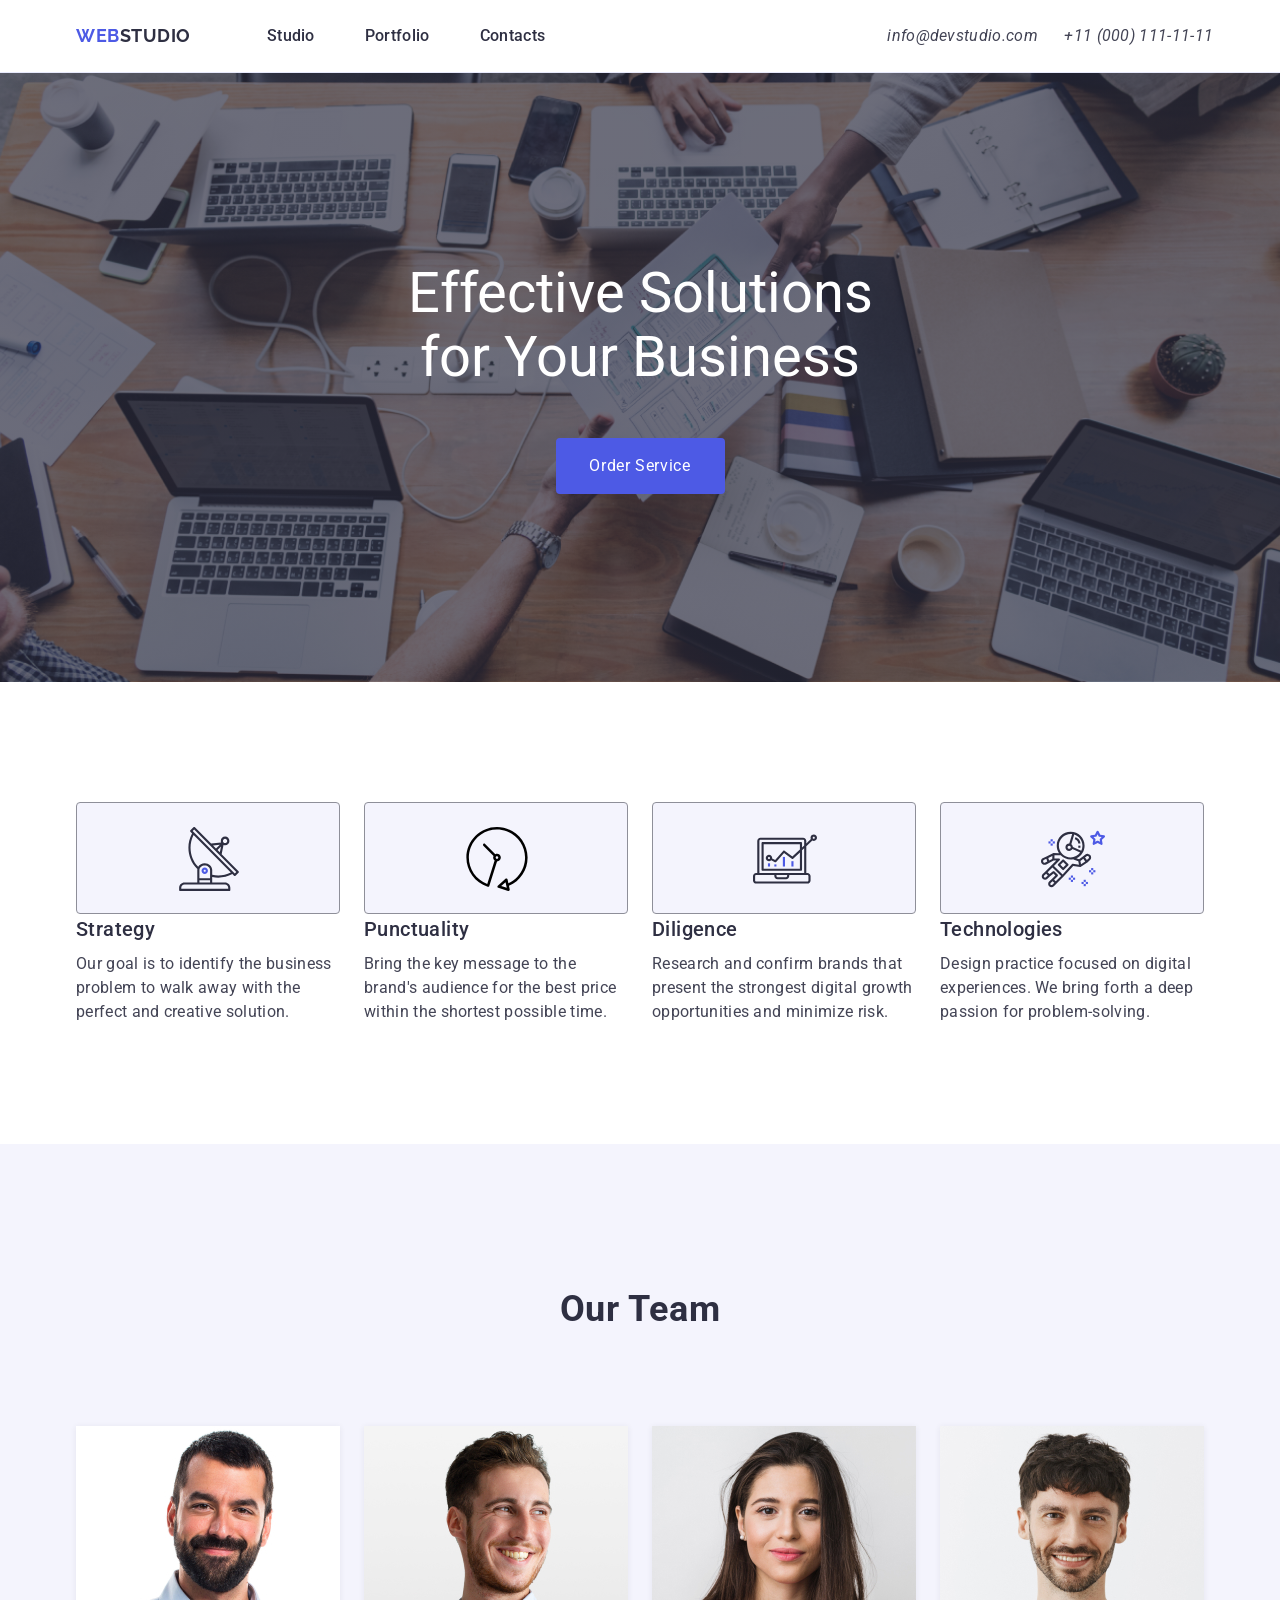
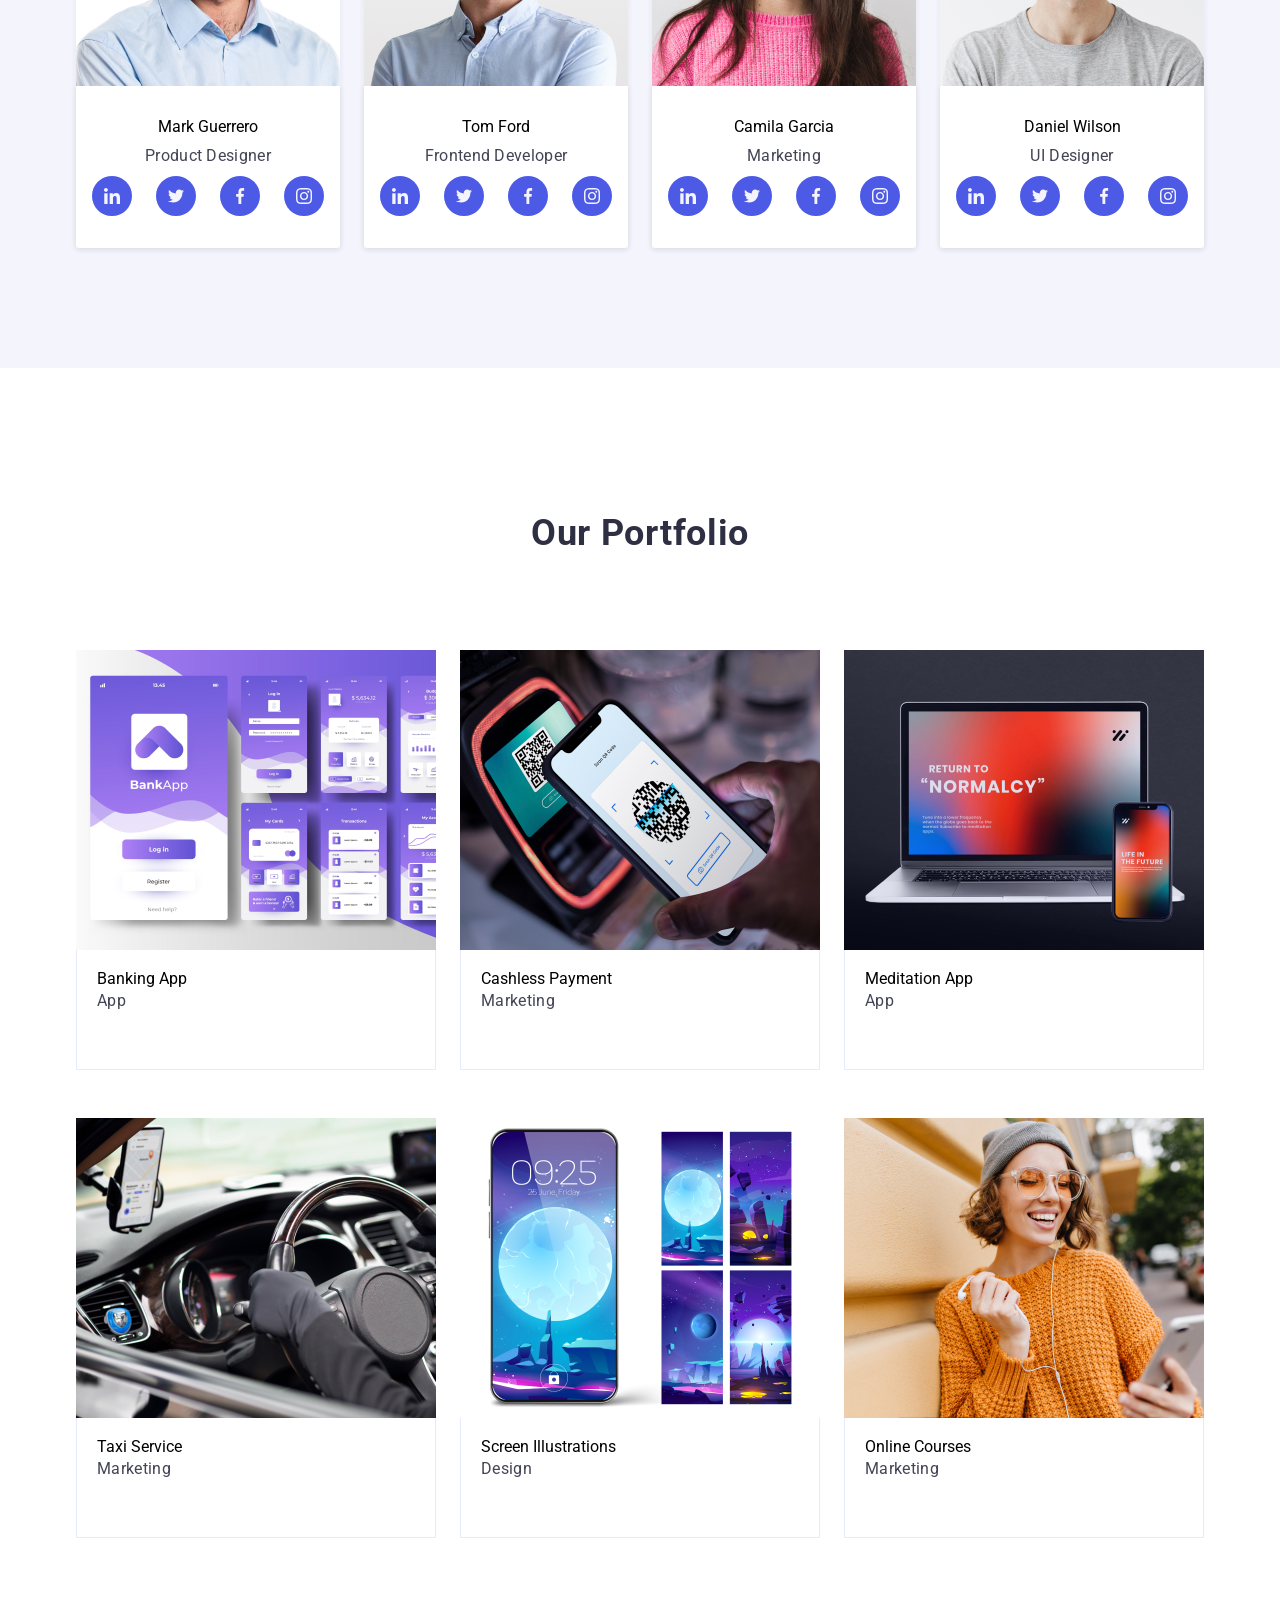
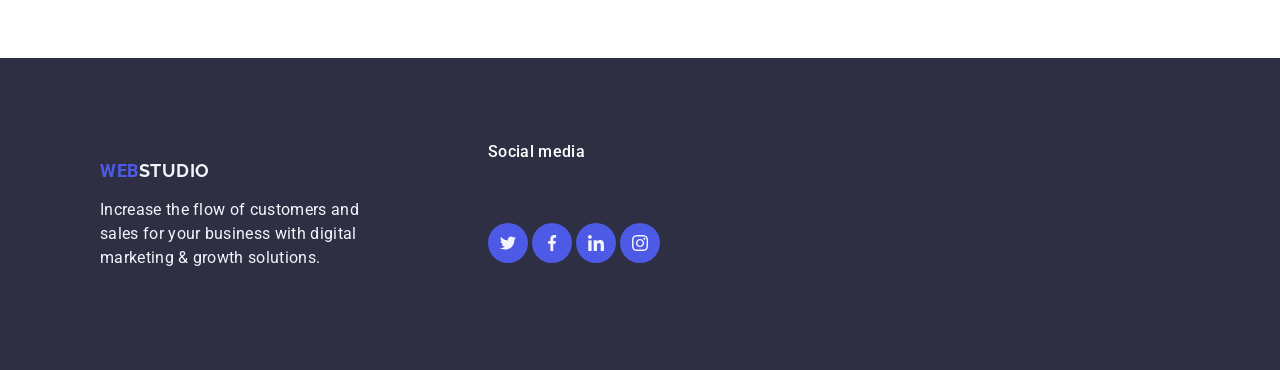
==== index.html @ e8e1ca03 "Update index.html" ====
<!DOCTYPE html>
<html lang="en">
  <head>
    <meta charset="utf-8" />
    <title>Web Studio Main Page</title>
    <link
      rel="stylesheet"
      href="https://cdn.jsdelivr.net/npm/modern-normalize@1.1.0/modern-normalize.min.css"
      integrity="sha512-3axTZ/bKFZH5/qLFTl4U+mDbBDFW+5QO5L7D1HnOhlhJbcNDIVJxoNm6It77g0eUdzfKZlHirayqRC2qJaAOJw=="
      crossorigin="anonymous"
      referrerpolicy="no-referrer"
    />
    <link
      href="https://fonts.googleapis.com/css2?family=Raleway:wght@700&family=Roboto:wght@400;500;700&display=swap"
      rel="stylesheet"
    />

    <link rel="stylesheet" href="css/style.css" />
  </head>
  <body class="body-page">
    <svg
      aria-hidden="true"
      style="position: absolute; width: 0; height: 0; overflow: hidden"
      version="1.1"
      xmlns="http://www.w3.org/2000/svg"
      xmlns:xlink="http://www.w3.org/1999/xlink"
    >
      <defs>
        <symbol id="icon-linkedin" viewBox="0 0 32 32">
          <path
            fill="#4d5ae5"
            style="fill: var(--color1, #4d5ae5)"
            d="M32 16c0 4.418-1.791 8.418-4.686 11.314s-6.895 4.686-11.314 4.686c-4.418 0-8.418-1.791-11.314-4.686s-4.686-6.895-4.686-11.314c0-4.418 1.791-8.418 4.686-11.314s6.895-4.686 11.314-4.686c4.418 0 8.418 1.791 11.314 4.686s4.686 6.895 4.686 11.314z"
          ></path>
          <path
            fill="#f4f4fd"
            style="fill: var(--color2, #f4f4fd)"
            d="M22.397 22.4v-0.001h0.003v-4.694c0-2.297-0.494-4.066-3.179-4.066-1.291 0-2.157 0.708-2.51 1.38h-0.037v-1.165h-2.546v8.546h2.651v-4.231c0-1.114 0.211-2.192 1.591-2.192 1.36 0 1.38 1.272 1.38 2.263v4.161h2.648z"
          ></path>
          <path
            fill="#f4f4fd"
            style="fill: var(--color2, #f4f4fd)"
            d="M9.811 13.854h2.654v8.546h-2.654v-8.546z"
          ></path>
          <path
            fill="#f4f4fd"
            style="fill: var(--color2, #f4f4fd)"
            d="M11.137 9.6c-0.849 0-1.537 0.689-1.537 1.537s0.688 1.551 1.537 1.551 1.537-0.703 1.537-1.551c-0-0.849-0.689-1.537-1.537-1.537v0z"
          ></path>
        </symbol>

        <symbol id="icon-twitter" viewBox="0 0 32 32">
          <path
            fill="#4d5ae5"
            style="fill: var(--color1, #4d5ae5)"
            d="M32 16c0 4.418-1.791 8.418-4.686 11.314s-6.895 4.686-11.314 4.686c-4.418 0-8.418-1.791-11.314-4.686s-4.686-6.895-4.686-11.314c0-4.418 1.791-8.418 4.686-11.314s6.895-4.686 11.314-4.686c4.418 0 8.418 1.791 11.314 4.686s4.686 6.895 4.686 11.314z"
          ></path>
          <path
            fill="#f4f4fd"
            style="fill: var(--color2, #f4f4fd)"
            d="M22.4 12.031c-0.476 0.209-0.983 0.347-1.512 0.414 0.544-0.325 0.959-0.835 1.154-1.45-0.507 0.302-1.067 0.516-1.664 0.635-0.482-0.513-1.168-0.83-1.917-0.83-1.453 0-2.622 1.179-2.622 2.625 0 0.208 0.018 0.408 0.061 0.598-2.182-0.106-4.112-1.152-5.409-2.745-0.226 0.393-0.359 0.842-0.359 1.326 0 0.909 0.468 1.714 1.166 2.181-0.422-0.008-0.835-0.13-1.186-0.323 0 0.008 0 0.018 0 0.029 0 1.275 0.91 2.334 2.102 2.578-0.214 0.058-0.446 0.086-0.688 0.086-0.168 0-0.338-0.010-0.497-0.045 0.34 1.039 1.305 1.803 2.452 1.828-0.893 0.698-2.026 1.119-3.254 1.119-0.215 0-0.422-0.010-0.628-0.036 1.162 0.75 2.54 1.178 4.026 1.178 4.829 0 7.469-4 7.469-7.467 0-0.116-0.004-0.228-0.010-0.339 0.521-0.37 0.958-0.831 1.315-1.362z"
          ></path>
        </symbol>

        <symbol id="icon-facebook" viewBox="0 0 32 32">
          <path
            fill="#4d5ae5"
            style="fill: var(--color1, #4d5ae5)"
            d="M32 16c0 4.418-1.791 8.418-4.686 11.314s-6.895 4.686-11.314 4.686c-4.418 0-8.418-1.791-11.314-4.686s-4.686-6.895-4.686-11.314c0-4.418 1.791-8.418 4.686-11.314s6.895-4.686 11.314-4.686c4.418 0 8.418 1.791 11.314 4.686s4.686 6.895 4.686 11.314z"
          ></path>
          <path
            fill="#f4f4fd"
            style="fill: var(--color2, #f4f4fd)"
            d="M18.132 11.725h1.169v-2.035c-0.202-0.028-0.895-0.090-1.702-0.090-1.685 0-2.839 1.060-2.839 3.008v1.792h-1.859v2.275h1.859v5.725h2.279v-5.724h1.784l0.283-2.275h-2.068v-1.567c0-0.658 0.178-1.108 1.094-1.108z"
          ></path>
        </symbol>

        <symbol id="icon-instagram" viewBox="0 0 32 32">
          <path
            fill="#4d5ae5"
            style="fill: var(--color1, #4d5ae5)"
            d="M32 16c0 4.418-1.791 8.418-4.686 11.314s-6.895 4.686-11.314 4.686c-4.418 0-8.418-1.791-11.314-4.686s-4.686-6.895-4.686-11.314c0-4.418 1.791-8.418 4.686-11.314s6.895-4.686 11.314-4.686c4.418 0 8.418 1.791 11.314 4.686s4.686 6.895 4.686 11.314z"
          ></path>
          <path
            fill="#f4f4fd"
            style="fill: var(--color2, #f4f4fd)"
            d="M22.387 13.363c-0.030-0.68-0.14-1.148-0.298-1.553-0.163-0.43-0.413-0.815-0.74-1.135-0.32-0.325-0.708-0.578-1.133-0.738-0.408-0.158-0.873-0.268-1.553-0.298-0.685-0.033-0.903-0.040-2.641-0.040s-1.955 0.008-2.638 0.038c-0.68 0.030-1.148 0.14-1.553 0.298-0.43 0.163-0.815 0.413-1.135 0.74-0.325 0.32-0.578 0.708-0.738 1.133-0.158 0.408-0.268 0.873-0.298 1.553-0.032 0.685-0.040 0.903-0.040 2.641s0.008 1.955 0.038 2.638c0.030 0.68 0.14 1.148 0.298 1.553 0.162 0.43 0.415 0.815 0.74 1.135 0.32 0.325 0.708 0.578 1.133 0.738 0.408 0.158 0.873 0.268 1.553 0.298 0.683 0.030 0.9 0.038 2.638 0.038s1.955-0.007 2.638-0.038c0.68-0.030 1.148-0.14 1.553-0.298 0.86-0.333 1.54-1.013 1.873-1.873 0.157-0.408 0.268-0.873 0.298-1.553 0.030-0.683 0.038-0.9 0.038-2.638s-0.003-1.955-0.033-2.638zM21.235 18.589c-0.028 0.625-0.133 0.963-0.22 1.188-0.215 0.558-0.658 1-1.215 1.215-0.225 0.088-0.565 0.192-1.188 0.22-0.675 0.030-0.878 0.038-2.585 0.038s-1.913-0.007-2.586-0.038c-0.625-0.027-0.963-0.132-1.188-0.22-0.278-0.103-0.53-0.265-0.735-0.478-0.213-0.208-0.375-0.458-0.478-0.735-0.088-0.225-0.193-0.565-0.22-1.188-0.030-0.675-0.038-0.878-0.038-2.586s0.007-1.913 0.038-2.585c0.027-0.625 0.132-0.963 0.22-1.188 0.103-0.278 0.265-0.53 0.48-0.735 0.207-0.212 0.458-0.375 0.735-0.478 0.225-0.088 0.565-0.192 1.188-0.22 0.675-0.030 0.878-0.038 2.586-0.038 1.71 0 1.913 0.008 2.586 0.038 0.625 0.028 0.963 0.133 1.188 0.22 0.277 0.102 0.53 0.265 0.735 0.478 0.212 0.208 0.375 0.458 0.478 0.735 0.088 0.225 0.192 0.565 0.22 1.188 0.030 0.675 0.038 0.878 0.038 2.585s-0.008 1.908-0.038 2.583z"
          ></path>
          <path
            fill="#f4f4fd"
            style="fill: var(--color2, #f4f4fd)"
            d="M16.024 12.713c-1.815 0-3.288 1.473-3.288 3.288s1.473 3.288 3.288 3.288c1.815 0 3.288-1.473 3.288-3.288s-1.473-3.288-3.288-3.288zM16.024 18.134c-1.178 0-2.133-0.955-2.133-2.133s0.955-2.133 2.133-2.133c1.178 0 2.133 0.955 2.133 2.133s-0.955 2.133-2.133 2.133z"
          ></path>
          <path
            fill="#f4f4fd"
            style="fill: var(--color2, #f4f4fd)"
            d="M20.21 12.583c0 0.424-0.344 0.768-0.768 0.768s-0.768-0.344-0.768-0.768c0-0.424 0.344-0.768 0.768-0.768s0.768 0.344 0.768 0.768z"
          ></path>
        </symbol>

        <symbol id="icon-astronaut" viewBox="0 0 32 32">
          <path
            fill="#4d5ae5"
            style="fill: var(--color1, #4d5ae5)"
            d="M31.974 4.524c-0.063-0.193-0.229-0.333-0.43-0.363l-1.91-0.278-0.855-1.731c-0.179-0.365-0.777-0.365-0.956 0l-0.855 1.731-1.91 0.278c-0.201 0.029-0.367 0.17-0.431 0.363-0.062 0.193-0.011 0.405 0.135 0.547l1.383 1.348-0.326 1.903c-0.034 0.2 0.048 0.402 0.212 0.522 0.166 0.121 0.382 0.135 0.562 0.040l1.709-0.899 1.709 0.899c0.078 0.041 0.164 0.061 0.249 0.061 0.11 0 0.221-0.034 0.314-0.102 0.164-0.119 0.246-0.322 0.212-0.522l-0.326-1.903 1.383-1.348c0.145-0.142 0.197-0.354 0.135-0.547zM29.511 5.851c-0.125 0.122-0.183 0.299-0.153 0.472l0.191 1.114-1-0.526c-0.078-0.041-0.163-0.061-0.249-0.061s-0.17 0.020-0.249 0.061l-1.001 0.526 0.191-1.114c0.030-0.173-0.028-0.349-0.153-0.472l-0.81-0.789 1.119-0.163c0.174-0.025 0.324-0.134 0.402-0.292l0.5-1.013 0.5 1.013c0.078 0.157 0.228 0.267 0.402 0.292l1.119 0.163-0.809 0.789z"
          ></path>
          <path
            fill="#4d5ae5"
            style="fill: var(--color1, #4d5ae5)"
            d="M26.133 20.522h-1.067v1.067h1.067v-1.067z"
          ></path>
          <path
            fill="#4d5ae5"
            style="fill: var(--color1, #4d5ae5)"
            d="M26.133 22.656h-1.067v1.067h1.067v-1.067z"
          ></path>
          <path
            fill="#4d5ae5"
            style="fill: var(--color1, #4d5ae5)"
            d="M27.2 21.589h-1.067v1.067h1.067v-1.067z"
          ></path>
          <path
            fill="#4d5ae5"
            style="fill: var(--color1, #4d5ae5)"
            d="M25.067 21.589h-1.067v1.067h1.067v-1.067z"
          ></path>
          <path
            fill="#4d5ae5"
            style="fill: var(--color1, #4d5ae5)"
            d="M22.4 26.389h-1.067v1.067h1.067v-1.067z"
          ></path>
          <path
            fill="#4d5ae5"
            style="fill: var(--color1, #4d5ae5)"
            d="M22.4 28.522h-1.067v1.067h1.067v-1.067z"
          ></path>
          <path
            fill="#4d5ae5"
            style="fill: var(--color1, #4d5ae5)"
            d="M23.467 27.456h-1.067v1.067h1.067v-1.067z"
          ></path>
          <path
            fill="#4d5ae5"
            style="fill: var(--color1, #4d5ae5)"
            d="M21.333 27.456h-1.067v1.067h1.067v-1.067z"
          ></path>
          <path
            fill="#4d5ae5"
            style="fill: var(--color1, #4d5ae5)"
            d="M16 24.256h-1.067v1.067h1.067v-1.067z"
          ></path>
          <path
            fill="#4d5ae5"
            style="fill: var(--color1, #4d5ae5)"
            d="M16 26.389h-1.067v1.067h1.067v-1.067z"
          ></path>
          <path
            fill="#4d5ae5"
            style="fill: var(--color1, #4d5ae5)"
            d="M17.067 25.322h-1.067v1.067h1.067v-1.067z"
          ></path>
          <path
            fill="#4d5ae5"
            style="fill: var(--color1, #4d5ae5)"
            d="M14.933 25.322h-1.067v1.067h1.067v-1.067z"
          ></path>
          <path
            fill="#4d5ae5"
            style="fill: var(--color1, #4d5ae5)"
            d="M5.867 6.122h-1.067v1.067h1.067v-1.067z"
          ></path>
          <path
            fill="#4d5ae5"
            style="fill: var(--color1, #4d5ae5)"
            d="M5.867 8.255h-1.067v1.067h1.067v-1.067z"
          ></path>
          <path
            fill="#4d5ae5"
            style="fill: var(--color1, #4d5ae5)"
            d="M6.933 7.189h-1.067v1.067h1.067v-1.067z"
          ></path>
          <path
            fill="#4d5ae5"
            style="fill: var(--color1, #4d5ae5)"
            d="M4.8 7.189h-1.067v1.067h1.067v-1.067z"
          ></path>
          <path
            fill="#2e2f42"
            style="fill: var(--color3, #2e2f42)"
            d="M24.715 14.159c-0.287-0.388-0.709-0.637-1.188-0.705-0.481-0.068-0.956 0.058-1.34 0.352l-1.252 0.96-1.898 1.417-1.358-0.541c2.421-1.086 4.114-3.508 4.114-6.32 0-3.823-3.123-6.933-6.961-6.933s-6.961 3.11-6.961 6.933c0 1.386 0.414 2.674 1.12 3.758l-2.764-0.024c-0.002 0-0.003 0-0.005 0-0.009 0-0.015 0.004-0.023 0.005-0.053 0.002-0.105 0.013-0.155 0.031-0.013 0.005-0.026 0.008-0.038 0.013-0.006 0.003-0.013 0.003-0.019 0.006l-3.233 1.596c-0.001 0-0.001 0-0.001 0.001l-1.893 0.911c-0.021 0.009-0.042 0.021-0.063 0.035-0.755 0.502-1.012 1.489-0.598 2.295 0.22 0.429 0.595 0.745 1.056 0.889 0.178 0.055 0.359 0.083 0.539 0.083 0.29 0 0.577-0.071 0.839-0.211l1.388-0.738 2.264-1.169 1.357-0.008-5.442 5.416c-0.001 0.001-0.001 0.001-0.002 0.001l-1.339 1.333c-0.316 0.315-0.49 0.732-0.49 1.178s0.174 0.863 0.49 1.179c0.325 0.323 0.752 0.485 1.179 0.485s0.854-0.162 1.18-0.485l1.314-1.309 1.741-1.3 0.901 0.897-1.762 1.754c-0 0.001-0.001 0.001-0.002 0.001l-1.339 1.333c-0.316 0.315-0.49 0.732-0.49 1.178s0.174 0.863 0.49 1.179c0.325 0.323 0.753 0.485 1.18 0.485s0.855-0.162 1.18-0.485l3.482-3.467c0.001-0.001 0.001-0.001 0.001-0.002l1.010-1-0.004-0.004c0.006-0.006 0.015-0.009 0.022-0.015l5.166-5.658 3.471 0.494c0.025 0.004 0.050 0.005 0.075 0.005 0.065 0 0.127-0.015 0.187-0.038 0.018-0.006 0.033-0.015 0.050-0.023 0.019-0.010 0.039-0.015 0.058-0.027l3.213-2.133c0.012-0.008 0.018-0.021 0.029-0.029 0.013-0.010 0.029-0.014 0.041-0.026l1.271-1.191c0.662-0.62 0.753-1.635 0.212-2.362zM2.13 17.77c-0.173 0.093-0.37 0.111-0.558 0.052-0.187-0.058-0.338-0.186-0.427-0.358-0.161-0.314-0.068-0.695 0.214-0.902l1.314-0.632 0.449 1.313-0.992 0.527zM5.628 15.942l-1.548 0.8-0.439-1.283 2.027-1.001-0.040 1.484zM20.727 9.322c0 0.918-0.219 1.785-0.599 2.559l-4.181-1.899c-0.044-0.573-0.341-1.075-0.788-1.388l1.464-4.86c2.378 0.756 4.105 2.974 4.105 5.588zM8.938 9.322c0-3.235 2.644-5.867 5.894-5.867 0.253 0 0.5 0.021 0.745 0.052l-1.432 4.754c-0.019-0.001-0.037-0.006-0.057-0.006-1.033 0-1.873 0.837-1.873 1.867s0.84 1.867 1.873 1.867c0.694 0 1.294-0.383 1.618-0.945l3.862 1.755c-1.075 1.446-2.795 2.39-4.737 2.39-3.25 0-5.894-2.632-5.894-5.867zM14.894 10.122c0 0.441-0.362 0.8-0.806 0.8s-0.806-0.359-0.806-0.8c0-0.441 0.362-0.8 0.806-0.8s0.806 0.359 0.806 0.8zM2.465 25.146c-0.236 0.234-0.619 0.234-0.854 0.001-0.114-0.114-0.176-0.263-0.176-0.423s0.062-0.309 0.176-0.421l0.962-0.958 0.851 0.848-0.959 0.955zM5.679 28.88c-0.236 0.234-0.619 0.235-0.855 0.001-0.114-0.114-0.176-0.263-0.176-0.423s0.062-0.309 0.176-0.421l0.963-0.959 0.852 0.848-0.96 0.955zM9.16 25.411c-0.001 0-0.001 0-0.002 0.001l-1.765 1.76-0.852-0.848 1.763-1.755c0 0 0 0 0-0s0.001-0.001 0.002-0.001c0.040-0.040 0.065-0.088 0.090-0.135 0.007-0.014 0.020-0.026 0.026-0.040 0.017-0.041 0.019-0.085 0.026-0.129 0.003-0.025 0.014-0.047 0.014-0.073 0-0.036-0.013-0.070-0.020-0.106-0.006-0.032-0.006-0.065-0.019-0.095-0.020-0.050-0.055-0.094-0.091-0.138-0.010-0.012-0.014-0.027-0.025-0.038 0 0 0 0-0.001 0s-0.001-0.002-0.001-0.002l-1.607-1.6c-0.017-0.017-0.039-0.024-0.058-0.038-0.028-0.022-0.055-0.042-0.087-0.058-0.030-0.015-0.061-0.024-0.093-0.033-0.034-0.010-0.067-0.017-0.103-0.020-0.033-0.002-0.063 0.001-0.095 0.005-0.036 0.004-0.069 0.009-0.104 0.020-0.034 0.011-0.063 0.027-0.094 0.045-0.020 0.011-0.042 0.015-0.061 0.029l-1.773 1.324-0.901-0.897 2.399-2.386 4.361 4.289-0.928 0.919zM15.979 18.394c-0.015-0.002-0.030 0.004-0.045 0.003-0.039-0.002-0.076 0.001-0.115 0.007-0.030 0.005-0.059 0.011-0.088 0.021-0.034 0.012-0.065 0.028-0.097 0.047-0.030 0.018-0.057 0.037-0.083 0.061-0.013 0.011-0.028 0.017-0.040 0.029l-4.698 5.146-4.328-4.257 2.833-2.818c0.209-0.208 0.21-0.546 0.002-0.755-0.105-0.105-0.243-0.157-0.381-0.156v-0.001l-2.219 0.013 0.028-1.607 3.104 0.027c1.265 1.294 3.029 2.101 4.981 2.101 0.437 0 0.864-0.045 1.279-0.123 0.040 0.032 0.079 0.065 0.13 0.085l2.41 0.96 0.152 0.758 0.178 0.885-3.003-0.427zM20.020 18.572l-0.313-1.558 1.446-1.080 0.947 1.257-2.080 1.381zM23.774 15.741l-0.838 0.785-0.931-1.236 0.831-0.637c0.155-0.119 0.351-0.168 0.543-0.143 0.193 0.027 0.364 0.128 0.48 0.284 0.217 0.292 0.18 0.699-0.085 0.947z"
          ></path>
          <path
            fill="#2e2f42"
            style="fill: var(--color3, #2e2f42)"
            d="M13.602 18.544l-2.143-2.133c-0.207-0.207-0.545-0.207-0.753 0l-2.142 2.133c-0.1 0.101-0.157 0.236-0.157 0.378s0.056 0.278 0.157 0.378l2.142 2.133c0.104 0.103 0.241 0.155 0.377 0.155s0.273-0.052 0.376-0.155l2.143-2.133c0.1-0.1 0.157-0.236 0.157-0.378s-0.057-0.278-0.157-0.378zM11.083 20.303l-1.387-1.381 1.387-1.381 1.387 1.381-1.387 1.381z"
          ></path>
          <path
            fill="#2e2f42"
            style="fill: var(--color3, #2e2f42)"
            d="M17.164 5.071l-0.258 1.036c0.071 0.018 1.738 0.452 1.738 2.149h1.067c-0-2.017-1.666-2.965-2.547-3.185z"
          ></path>
          <path
            fill="#2e2f42"
            style="fill: var(--color3, #2e2f42)"
            d="M19.711 9.322h-1.067v1.067h1.067v-1.067z"
          ></path>
        </symbol>

        <symbol id="icon-vector" viewBox="0 0 31 32">
          <path
            d="M30.797 15.301c-0.002-8.452-6.855-15.303-15.308-15.301s-15.303 6.855-15.301 15.308c0.001 6.658 4.307 12.551 10.649 14.576 0.061 0.019 0.124 0.029 0.187 0.029 0.121-0 0.239-0.032 0.342-0.094 0.135-0.080 0.236-0.207 0.283-0.356l3.865-12.25c1.057-0.005 1.909-0.866 1.903-1.923s-0.866-1.909-1.923-1.903c-0.284 0.001-0.565 0.067-0.82 0.191l-5.106-5.107c-0.253-0.245-0.657-0.238-0.902 0.016-0.239 0.247-0.239 0.639 0 0.886l5.103 5.109c-0.392 0.799-0.168 1.764 0.536 2.309l-3.683 11.673c-7.278-2.681-11.004-10.754-8.323-18.032s10.754-11.004 18.032-8.323c7.278 2.681 11.004 10.754 8.323 18.032-1.31 3.556-4.001 6.431-7.462 7.973l-0.398-1.874c-0.073-0.345-0.411-0.565-0.756-0.492-0.109 0.023-0.209 0.074-0.293 0.148l-3.837 3.426c-0.263 0.234-0.287 0.637-0.052 0.9 0.076 0.085 0.174 0.149 0.283 0.184l4.899 1.564c0.335 0.108 0.694-0.077 0.802-0.412 0.034-0.106 0.040-0.219 0.017-0.328l-0.391-1.839c5.664-2.388 9.342-7.942 9.329-14.089zM15.492 14.664c0.352 0 0.638 0.286 0.638 0.638s-0.286 0.638-0.638 0.638c-0.352 0-0.638-0.285-0.638-0.638s0.285-0.638 0.638-0.638zM17.593 29.528l2.184-1.948 0.603 2.84-2.787-0.892z"
          ></path>
        </symbol>

        <symbol id="icon-diagram" viewBox="0 0 32 32">
          <path
            fill="#4d5ae5"
            style="fill: var(--color1, #4d5ae5)"
            d="M14.925 14.965h1.066v4.798h-1.066v-4.797z"
          ></path>
          <path
            fill="#4d5ae5"
            style="fill: var(--color1, #4d5ae5)"
            d="M19.19 17.097h1.066v2.665h-1.066v-2.665z"
          ></path>
          <path
            fill="#4d5ae5"
            style="fill: var(--color1, #4d5ae5)"
            d="M10.661 18.696h1.066v1.066h-1.066v-1.066z"
          ></path>
          <path
            fill="#4d5ae5"
            style="fill: var(--color1, #4d5ae5)"
            d="M7.463 18.163h1.066v1.599h-1.066v-1.599z"
          ></path>
          <path
            fill="#2e2f42"
            style="fill: var(--color3, #2e2f42)"
            d="M1.599 28.291h25.587c0.883 0 1.599-0.716 1.599-1.599v-2.132c0-0.883-0.716-1.599-1.599-1.599h-0.533v-13.293l3.028-2.868c0.703 0.346 1.553 0.136 2.013-0.499s0.396-1.508-0.152-2.068-1.42-0.644-2.065-0.198c-0.644 0.446-0.873 1.292-0.542 2.002l-2.281 2.163v-1.23c0-0.883-0.716-1.599-1.599-1.599h-21.322c-0.883 0-1.599 0.716-1.599 1.599v15.992h-0.533c-0.883 0-1.599 0.716-1.599 1.599v2.132c0 0.883 0.716 1.599 1.599 1.599zM30.384 4.837c0.294 0 0.533 0.239 0.533 0.533s-0.239 0.533-0.533 0.533c-0.294 0-0.533-0.239-0.533-0.533s0.239-0.533 0.533-0.533zM3.198 6.969c0-0.294 0.239-0.533 0.533-0.533h21.322c0.294 0 0.533 0.239 0.533 0.533v2.239l-1.066 1.013v-2.186c0-0.294-0.239-0.533-0.533-0.533h-19.19c-0.294 0-0.533 0.239-0.533 0.533v13.326c0 0.294 0.239 0.533 0.533 0.533h19.19c0.294 0 0.533-0.239 0.533-0.533v-9.674l1.066-1.010v12.284h-22.388v-15.992zM7.996 13.899c-0.721-0.002-1.354 0.478-1.546 1.174s0.105 1.433 0.725 1.801c0.62 0.368 1.41 0.276 1.928-0.226l1.853 0.93c0.215 0.108 0.476 0.057 0.636-0.123l3.939-4.431 3.872 2.901c0.208 0.156 0.498 0.139 0.686-0.039l3.365-3.188v8.131h-18.124v-12.26h18.124v2.66l-3.771 3.572-3.904-2.927c-0.222-0.166-0.534-0.135-0.718 0.072l-3.993 4.493-1.493-0.746c0.011-0.064 0.018-0.129 0.020-0.193 0-0.883-0.716-1.599-1.599-1.599zM8.529 15.498c0 0.294-0.239 0.533-0.533 0.533s-0.533-0.239-0.533-0.533c0-0.294 0.239-0.533 0.533-0.533s0.533 0.239 0.533 0.533zM11.727 24.027h5.331v0.533c0 0.294-0.239 0.533-0.533 0.533h-4.264c-0.294 0-0.533-0.239-0.533-0.533v-0.533zM1.066 24.56c0-0.294 0.239-0.533 0.533-0.533h9.062v0.533c0 0.883 0.716 1.599 1.599 1.599h4.264c0.883 0 1.599-0.716 1.599-1.599v-0.533h9.062c0.294 0 0.533 0.239 0.533 0.533v2.132c0 0.294-0.239 0.533-0.533 0.533h-25.587c-0.294 0-0.533-0.239-0.533-0.533v-2.132z"
          ></path>
        </symbol>

        <symbol id="icon-group" viewBox="0 0 30 32">
          <path
            fill="#2e2f42"
            style="fill: var(--color3, #2e2f42)"
            d="M29.773 22.098l-8.443-8.505 0.937-4.615c0.242 0.094 0.499 0.144 0.758 0.146h0.006c1.192 0.014 2.17-0.941 2.184-2.133s-0.941-2.17-2.133-2.184c-1.192-0.014-2.17 0.941-2.184 2.133-0.003 0.255 0.039 0.509 0.125 0.749l-4.96 0.605-8.091-8.133c-0.099-0.101-0.235-0.159-0.377-0.16-0.14 0.001-0.274 0.056-0.373 0.155l-1.513 1.504c-0.208 0.208-0.208 0.546 0 0.754l0.814 0.826c-3.153 5.798-2.129 12.978 2.519 17.663 0.043 0.041 0.092 0.074 0.146 0.098-0.034 0.18-0.051 0.364-0.052 0.547v6.187h-6.4c-1.472 0.002-2.665 1.195-2.667 2.667v1.067c0 0.295 0.239 0.533 0.533 0.533h24.533c0.295 0 0.533-0.239 0.533-0.533v-1.067c-0.002-1.472-1.195-2.665-2.667-2.667h-6.4v-2.742c1.003 0.21 2.024 0.317 3.049 0.32 2.458-0.003 4.877-0.615 7.040-1.783l0.818 0.823c0.099 0.101 0.235 0.159 0.377 0.16 0.14-0.001 0.274-0.056 0.373-0.155l1.513-1.504c0.208-0.208 0.208-0.546 0-0.754zM22.28 6.233c0.418-0.415 1.093-0.414 1.509 0.004s0.414 1.093-0.004 1.508c-0.2 0.199-0.47 0.31-0.752 0.31h-0.003c-0.589-0.003-1.064-0.483-1.061-1.072 0.002-0.282 0.115-0.552 0.314-0.751h-0.002zM21.024 9.738l-0.598 2.946-1.175-1.182 1.774-1.763zM20.419 8.836l-1.92 1.909-1.485-1.493 3.405-0.415zM23.004 28.8c0.884 0 1.6 0.716 1.6 1.6v0.533h-23.467v-0.533c0-0.884 0.716-1.6 1.6-1.6h20.267zM15.537 26.667v1.067h-5.333v-1.067h5.333zM10.204 25.6v-4.053c0-1.294 1.196-2.347 2.667-2.347s2.667 1.053 2.667 2.347v4.053h-5.333zM16.604 23.904v-2.357c0-1.882-1.675-3.413-3.733-3.413-1.331-0.020-2.576 0.657-3.281 1.786-4.058-4.274-4.971-10.645-2.279-15.887l18.602 18.708c-2.872 1.461-6.165 1.873-9.309 1.163zM27.893 23.22l-21.057-21.181 0.755-0.752 7.935 7.98c0.004 0 0.006 0.007 0.010 0.010l13.115 13.191-0.757 0.752z"
          ></path>
          <path
            fill="#4d5ae5"
            style="fill: var(--color1, #4d5ae5)"
            d="M12.876 20.267h-0.005c-0.884-0.001-1.601 0.714-1.602 1.598s0.714 1.601 1.598 1.602h0.005c0.884 0.001 1.601-0.714 1.602-1.598s-0.714-1.601-1.598-1.602zM13.249 22.245c-0.1 0.1-0.236 0.156-0.378 0.155-0.295-0.002-0.532-0.242-0.531-0.536 0.001-0.141 0.057-0.276 0.157-0.375s0.233-0.154 0.373-0.155c0.295 0.002 0.532 0.242 0.531 0.536-0.001 0.141-0.057 0.276-0.157 0.375h0.005z"
          ></path>
        </symbol>
      </defs>
    </svg>
    <header class="header-about">
      <div class="container">
        <nav class="header-nav">
          <a href="#" class="title-about"
            ><span>WEB</span><span class="studio">STUDIO</span></a
          >
          <ul class="ul-about1">
            <li class="header-li"><a href="#" class="title">Studio</a></li>
            <li class="header-li"><a href="#" class="title">Portfolio</a></li>
            <li class="header-li"><a href="#" class="title">Contacts</a></li>
          </ul>
        </nav>
        <div class="address-div">
          <nav class="address-nav">
            <address class="address-about">
              <ul class="mail-tel">
                <li class="e-mail">
                  <a href="mailto:info@devstudio.com" class="address"
                    >info@devstudio.com</a
                  >
                </li>

                <li class="tel">
                  <a href="tel:+110001111111" class="address"
                    >+11 (000) 111-11-11</a
                  >
                </li>
              </ul>
            </address>
          </nav>
        </div>
      </div>
    </header>
    <main>
      <section class="section-main-title">
        <div class="container">
          <h1 class="h1-about">Effective Solutions for Your Business</h1>
          <button class="button-about" type="button">Order Service</button>
        </div>
      </section>
      <section class="section">
        <div class="container">
          <h2 class="visually-hidden"></h2>
          <div></div>
          <ul class="section-ul">
            <li class="section-li">
              <div class="visually-hidden-icon">
                <svg class="icon-svg" width="264px" height="112px">
                  <use xlink:href="#icon-group"></use>
                </svg>
              </div>
              <h3 class="section-h3">Strategy</h3>
              <p>
                Our goal is to identify the business problem to walk away with
                the perfect and creative solution.
              </p>
            </li>
            <li class="section-li">
              <div class="visually-hidden-icon">
                <svg class="icon-svg" width="264px" height="112px">
                  <use xlink:href="#icon-vector"></use>
                </svg>
              </div>
              <h3 class="section-h3">Punctuality</h3>
              <p>
                Bring the key message to the brand's audience for the best price
                within the shortest possible time.
              </p>
            </li>
            <li class="section-li">
              <div class="visually-hidden-icon">
                <svg class="icon-svg" width="264px" height="112px">
                  <use xlink:href="#icon-diagram"></use>
                </svg>
              </div>
              <h3 class="section-h3">Diligence</h3>
              <p>
                Research and confirm brands that present the strongest digital
                growth opportunities and minimize risk.
              </p>
            </li>
            <li class="section-li">
              <div class="visually-hidden-icon">
                <svg class="icon-svg" width="264px" height="112px">
                  <use xlink:href="#icon-astronaut"></use>
                </svg>
              </div>
              <h3 class="section-h3">Technologies</h3>
              <p>
                Design practice focused on digital experiences. We bring forth a
                deep passion for problem-solving.
              </p>
            </li>
          </ul>
        </div>
      </section>
      <section class="ul-about">
        <div class="container">
          <h2 class="team-title">Our Team</h2>
          <ul class="team-ul">
            <li class="li-about">
              <img
                src="images/mark-photo.jpg"
                width="264"
                alt="Mark Guerrero's photo"
              />

              <div class="team-div">
                <h3 class="name">Mark Guerrero</h3>
                <p class="job">Product Designer</p>

                <div class="icon-div">
                  <svg class="portfolio-icon">
                    <use xlink:href="#icon-linkedin"></use>
                  </svg>
                  <svg class="portfolio-icon">
                    <use xlink:href="#icon-twitter"></use>
                  </svg>
                  <svg class="portfolio-icon">
                    <use xlink:href="#icon-facebook"></use>
                  </svg>
                  <svg class="portfolio-icon">
                    <use xlink:href="#icon-instagram"></use>
                  </svg>
                </div>
              </div>
            </li>
            <li class="li-about">
              <img
                src="images/tom-photo.jpg"
                width="264"
                alt="Tom Ford's photo"
              />

              <div class="team-div">
                <h3 class="name">Tom Ford</h3>
                <p class="job">Frontend Developer</p>
                <div class="icon-div">
                  <svg class="portfolio-icon">
                    <use xlink:href="#icon-linkedin"></use>
                  </svg>
                  <svg class="portfolio-icon">
                    <use xlink:href="#icon-twitter"></use>
                  </svg>
                  <svg class="portfolio-icon">
                    <use xlink:href="#icon-facebook"></use>
                  </svg>
                  <svg class="portfolio-icon">
                    <use xlink:href="#icon-instagram"></use>
                  </svg>
                </div>
              </div>
            </li>
            <li class="li-about">
              <img
                src="images/camila-photo.jpg"
                width="264"
                alt="Camila Garcia's photo"
              />

              <div class="team-div">
                <h3 class="name">Camila Garcia</h3>
                <p class="job">Marketing</p>
                <div class="icon-div">
                  <svg class="portfolio-icon">
                    <use xlink:href="#icon-linkedin"></use>
                  </svg>
                  <svg class="portfolio-icon">
                    <use xlink:href="#icon-twitter"></use>
                  </svg>
                  <svg class="portfolio-icon">
                    <use xlink:href="#icon-facebook"></use>
                  </svg>
                  <svg class="portfolio-icon">
                    <use xlink:href="#icon-instagram"></use>
                  </svg>
                </div>
              </div>
            </li>
            <li class="li-about">
              <img
                src="images/daniel-photo.jpg"
                width="264"
                alt="Daniel Wilson's photo"
              />

              <div class="team-div">
                <h3 class="name">Daniel Wilson</h3>
                <p class="job">UI Designer</p>
                <div class="icon-div">
                  <svg class="portfolio-icon">
                    <use xlink:href="#icon-linkedin"></use>
                  </svg>
                  <svg class="portfolio-icon">
                    <use xlink:href="#icon-twitter"></use>
                  </svg>
                  <svg class="portfolio-icon">
                    <use xlink:href="#icon-facebook"></use>
                  </svg>
                  <svg class="portfolio-icon">
                    <use xlink:href="#icon-instagram"></use>
                  </svg>
                </div>
              </div>
            </li>
          </ul>
        </div>
      </section>
      <section class="section-portfolio">
        <div class="container">
          <h2 class="portfolio">Our Portfolio</h2>
          <ul class="portfolio-ul">
            <li class="our-li">
              <img
                class="portfolio-img"
                src="images/banking-app.jpg"
                width="360"
                alt="Banking App's photo"
              />
              <div class="section-4-hover">
                <img
                  src="images/our-portfolio-background-color.jpg"
                  alt="background-color"
               
                />

                <div class="section-4-text">
                  14 Stylish and User-Friendly App Design Concepts · Task
                  Manager App · Calorie Tracker App · Exotic Fruit Ecommerce App
                  · Cloud Storage App
                </div>
              </div>

              <div class="our-div">
                <h3>Banking App</h3>
                <p>App</p>
              </div>
            </li>
            <li class="our-li">
              <img
                class="portfolio-img"
                src="images/cashless-payment.jpg"
                width="360"
                alt="Cashless Payment's photo"
              />
              <div class="section-4-hover">
                <img
                  src="images/our-portfolio-background-color.jpg"
                  alt="background-color"

                />
                <div class="section-4-text">
                  14 Stylish and User-Friendly App Design Concepts · Task
                  Manager App · Calorie Tracker App · Exotic Fruit Ecommerce App
                  · Cloud Storage App
                </div>
              </div>
              <div class="our-div">
                <h3>Cashless Payment</h3>
                <p>Marketing</p>
              </div>
            </li>
            <li class="our-li">
              <img
                class="portfolio-img"
                src="images/meditation-app.jpg"
                width="360"
                alt="Meditation App's photo"
              />
              <div class="section-4-hover">
                <img
                  src="images/our-portfolio-background-color.jpg"
                  alt="background-color"

                />

                <div class="section-4-text">
                  14 Stylish and User-Friendly App Design Concepts · Task
                  Manager App · Calorie Tracker App · Exotic Fruit Ecommerce App
                  · Cloud Storage App
                </div>
              </div>
              <div class="our-div">
                <h3>Meditation App</h3>
                <p>App</p>
              </div>
            </li>
            <li class="our-li">
              <img
                class="portfolio-img"
                src="images/taxi-service.jpg"
                width="360"
                alt="Taxi Service'photo"
              />
              <div class="section-4-hover">
                <img
                  src="images/our-portfolio-background-color.jpg"
                  alt="background-color"

                />

                <div class="section-4-text">
                  14 Stylish and User-Friendly App Design Concepts · Task
                  Manager App · Calorie Tracker App · Exotic Fruit Ecommerce App
                  · Cloud Storage App
                </div>
              </div>
              <div class="our-div">
                <h3>Taxi Service</h3>
                <p>Marketing</p>
              </div>
            </li>
            <li class="our-li">
              <img
                class="portfolio-img"
                src="images/screen-illustrations.jpg"
                width="360"
                alt="Screen Illustrations'photo"
              />
              <div class="section-4-hover">
                <img
                  src="images/our-portfolio-background-color.jpg"
                  alt="background-color"

                />

                <div class="section-4-text">
                  14 Stylish and User-Friendly App Design Concepts · Task
                  Manager App · Calorie Tracker App · Exotic Fruit Ecommerce App
                  · Cloud Storage App
                </div>
              </div>
              <div class="our-div">
                <h3>Screen Illustrations</h3>
                <p>Design</p>
              </div>
            </li>
            <li class="our-li">
              <img
                class="portfolio-img"
                src="images/online-courses.jpg"
                width="360"
                alt="Online Courses'photo"
              />
              <div class="section-4-hover">
                <img
                  src="images/our-portfolio-background-color.jpg"
                  alt="background-color"

                />

                <div class="section-4-text">
                  14 Stylish and User-Friendly App Design Concepts · Task
                  Manager App · Calorie Tracker App · Exotic Fruit Ecommerce App
                  · Cloud Storage App
                </div>
              </div>
              <div class="our-div">
                <h3>Online Courses</h3>
                <p>Marketing</p>
              </div>
            </li>
          </ul>
        </div>
      </section>
    </main>
    <footer class="footer-about">
      <div class="container">
        <div class="footer-a">
          <a href="#" class="footer-title"
            ><span>WEB</span><span class="footer-studio">STUDIO</span></a
          >
          <p class="footer-p">
            Increase the flow of customers and sales for your business with
            digital marketing & growth solutions.
          </p>
        </div>

        <div class="footer-div-icon">
          <div class="footer-icon-title">
            <h3 class="social-media-p">Social media</h3>
          </div>
          <div class="footer-icon-div">
            <svg class="footer-icon" width="40" height="40">
              <use xlink:href="./images/icon.svg#twitter"></use>
            </svg>
            <svg class="footer-icon" width="40" height="40">
              <use xlink:href="./images/icon.svg#facebook"></use>
            </svg>
            <svg class="footer-icon" width="40" height="40">
              <use xlink:href="./images/icon.svg#linkedin"></use>
            </svg>
            <svg class="footer-icon" width="40" height="40">
              <use xlink:href="./images/icon.svg#instagram"></use>
            </svg>
          </div>
        </div>
      </div>
    </footer>
  </body>
</html>
---- css/style.css ----
*,
*::before,
*::after {
  box-sizing: border-box;
}
h1,
h2,
h3,
h4,
h5,
h6,
p,
ol,
ul,
li {
  margin: 0;
  padding: 0;
  border: 0;
  font-size: 100%;
  font: inherit;
  vertical-align: baseline;
}

ol,
ul {
  list-style: none;
 
}

img{
    display: block;
}
h2 {
  color: #2e2f42;
  background-color: #f4f4fd;
  font-size: 36px;
  font-weight: 700;
  line-height: 2.5em;
  letter-spacing: 0.02em;
  text-align: center;
  margin-bottom: 72px;


}


.section-h3 {
  color: #2e2f42;
  font-size: 20px;
  font-weight: 500;
  line-height: 1.5em;
  letter-spacing: 0.02em;
  margin-bottom: 8px;
}

p {
  color: #434455;
  font-size: 16px;
  font-weight: 400;
  line-height: 1.5em;
  letter-spacing: 0.02em;
}
header {
  border-bottom: 1px solid #e7e9fc;
}
.container {
  margin: 0 auto;
  padding: 0 15px;  
  width: 1158px
}

.header-nav{
  display: flex;
  align-items: center;

}
.title-about {
  margin-right: 76px;
}
.header-about .container{
display: flex;
  align-items: center;
}

 .title{
  font-weight: 500;
    font-size: 16px;
    line-height: 24px;
    letter-spacing: 2%;
    margin-right: 10px;
    position: relative;
    transition-duration: 250ms;
    transition-timing-function: cubic-bezier(0.4, 0, 0.2, 1);
    transition-property: background-color;
}



.title:active::after {
  content: "";
  background-color: #404bbf;
  width: 100%;
  height: 4px;
  position: absolute;
  bottom: -22px;
  left: 0;
}

.address-div {
display: flex;
  font-weight: 400;
  font-size: 16px;
  line-height: 24px;
  letter-spacing: 2%;
  color: #434455;

  transition-duration: 250ms;
  transition-timing-function: cubic-bezier(0.4, 0, 0.2, 1);
  transition-property: background-color;

}
.e-mail{
  width: 153px;
    height: 24px;
    gap: 0px;
    opacity: 0px;
    margin-right: 24px;
}
.tel{
width: 151px;
  height: 24px;
  top: 24px;
  left: 1133px;
  gap: 0px;
  opacity: 0px;

}
.address-div:hover {
  color: #404bbf;
}
 .ul-about1{
display: flex;
gap: 40px;
margin-right: 332px;
  position: relative;
}
 .header-li{
  padding: 24px 0;
    display: flex;
}
.title {
  text-decoration: none;
  color: #2e2f42;
  font-size: 16px;
  font-weight: 500;
  line-height: 1.5em;
  letter-spacing: 0.02em;
  cursor: pointer;
}

.ul-about1:hover {
  color: #404bbf;
      transition-duration: 250ms;
        transition-timing-function: cubic-bezier(0.4, 0, 0.2, 1);
}



.address {
  text-decoration: none;
  color: #434455;
  font-size: 16px;
  font-weight: 400;
  line-height: 1.5em;
  letter-spacing: 0.02em;
  cursor: pointer;

}

.address:hover {
  color: #404bbf;
}

body {
  font-family: "Roboto", sans-serif;


}
.title-about {
  background-color: #ffffff;
  color: #4d5ae5;
  text-decoration: none;
  list-style-type: none;
  font-family: Raleway;
  font-size: 18px;
  font-weight: 700;
  line-height: 1.3125;
  letter-spacing: 0.03em;

 
}

.studio {
  color: #2e2f42;
  text-decoration: none;
  list-style-type: none;
  font-family: Raleway;
  font-size: 18px;
  font-weight: 700;
  line-height: 1.3125;
  letter-spacing: 0.03em;


}
.visually-hidden {
  position: absolute;
  width: 1px;
  height: 1px;
  margin: -1px;
  border: 0;
  padding: 0;
  white-space: nowrap;
  clip-path: inset(100%);
  clip: rect(0 0 0 0);
  overflow: hidden;
}
.section-main-title{
  background-color: #2e2f42;
  padding: 188px 0;
  margin: 0 auto;
background-size: cover;
background-repeat: no-repeat;
  background-position: center center;
    background-image: linear-gradient(rgba(46, 47, 66, 0.7),
          rgba(46, 47, 66, 0.7)),
        url(../images/people-office.jpg);
            color: #ffffff;
            text-align: center;
            position: relative;
            isolation: isolate;
            display: grid;
}
.section-main-title .h1-about {
  align-items: center;
  text-align: center;
    display: block;
    margin: 0 auto;
  font-size: 56px;
  letter-spacing: 2%;  
  color: #ffffff;
  max-width: 496px;
  margin-bottom: 48px;

}
.button-about {
  align-items: center;
    display: block;
    margin:0 auto;
  background-color: #4d5ae5;
  color: #ffffff;
  font-size: 16px;
  line-height: 1.5em;
  letter-spacing: 0.04em;
  cursor: pointer;
  padding: 16px 32px 16px 32px;
  min-width: 169px;
border: none;
border-radius: 4px;
transition: background-color 250ms cubic-bezier(0.4, 0, 0.2, 1);
}
.button-about:hover {
  background-color: #404bbf;
}

.section{
  padding: 120px 0;
}
.section .container {
  text-align: left;
  display: flex;
  align-items: center;

}


.section-ul{
  display: flex;
  gap: 24px;
}
.section-li{
width: calc((100% - 72px) / 4);
}
.section .section-h3{
  margin-bottom: 8px;
}
.ul-about .name {
  text-align: center;
  margin-bottom: 8px;

}
.container .team-div{
  padding: 32px 0;
  box-shadow: 0px 2px 1px 0px #2E2F4214;
  
    box-shadow: 0px 1px 1px 0px #2E2F4229;
  
    box-shadow: 0px 1px 6px 0px #2E2F4214;

}
.ul-about .job {
  text-align: center;
}

.ul-about .li-about {
  border-radius: 0px 0px 4px 4px;
  opacity: 0px;
  box-shadow: 0px 2px 1px 0px #2e2f4214;
  box-shadow: 0px 1px 1px 0px #2e2f4229;
  box-shadow: 0px 1px 6px 0px #2e2f4214;
  background-color: #ffffff;
    width: calc((100% - 72px) / 4);

   
}
ul{
  display: flex;
  list-style-type: none;
}
.ul-about {
  background-color: #f4f4fd;
  padding: 120px 0;
}
.ul-about .team-title{
  text-align: center;
  margin-bottom: 72px;
}
.ul-about .team-ul {
  list-style-type: none;
  display: flex;
  gap: 24px; 
  
}
.section-portfolio{
  padding: 120px 0;
}
.portfolio-ul{
    display: flex;
    align-items: center;
    flex-wrap: wrap;  
  row-gap: 48px;
  column-gap: 24px;
}


.our-div{
  border-width: 0px 1px 1px 1px;
    border-color: #e7e9fc;
    border-style: solid;
    height: 120px;
    padding: 20px;
  
}



.container .portfolio {
  background-color: #ffffff;
}        

.visually-hidden-icon{
  border: 1px solid #8E8F99;
  box-shadow: #8E8F99;
  background: #F4F4FD;
  width: 264px;
    height: 112px;
    gap: 0px;
    border: 1px 0px 0px 0px;
    opacity: 0px;
   border-radius: 4px;

}

.icon-svg{
  width: 64px;
  height: 64px;
margin-left: 100px;
margin-top: 24px;
}

.icon-div{
  display: flex;
  flex-direction: row;
  gap: 24px;
height: 40px;
margin-top: 8px;
margin-right: 16px;
margin-left: 16px;
}

.portfolio-images {
  display: flex;
}
.section-4-hover{
  position:absolute;
  top: 0;
  bottom: 0;
  left: 0;
  right: 0;
  opacity: 0;
  transition-duration: 250ms;
  transition-timing-function: cubic-bezier(0.4, 0, 0.2, 1);
    transition-property: background-color;
}
.section-4-hover:hover {
  opacity: 1;
}
.section-4-text{
  font-weight: 400;
  font-size: 16px;
  line-height: 24px;
  letter-spacing: 2%;
  color: #f4f4fd;
  position:absolute;
  width: 296px;
  height: 96px;
  left: 32px;
  top: 40px;
}
.our-li:hover {
  background: #ffffff;
  box-shadow: 2px 2px 0px 0px #2e2f4214;
}
 .our-li{
    position: relative;
     display: flex;
     flex-direction: column;
     transition-duration: 250ms;
     transition-timing-function: cubic-bezier(0.4, 0, 0.2, 1);
     transition-property: background-color;
    }
footer p {
  font-weight: 400;
  font-size: 16px;
  line-height: 24px;
  letter-spacing: 2%;
  color: #f4f4fd;
}

.footer-icon-title {
  margin: 0 auto;
  width: 208px;
  height: 80px;

  gap: 0px;
  opacity: 0px;
}
        .footer-div-icon {
          display: inline-block;
         margin: 0 auto;
        }

.footer-about .footer-a{
  display: inline-block;
    margin: 0 auto;
    width: 264px;
    height: 112px;
    top: 3256px;
    left: 156px;
    gap: 0px;
    opacity: 0px;
    margin-right: 120px;
}

.footer-about .container .footer-title {
  color: #4d5ae5;
  display: inline-block;
  text-decoration: none;
  list-style-type: none;
  font-family: Roboto;
  font-size: 18px;
  font-weight: 700;
  line-height: 1.3125em;
  letter-spacing: 0.03em;
  margin-bottom: 16px;
 

}

.footer-studio {
  color: #f4f4fd;
  text-decoration: none;
  list-style-type: none;
  font-family: Raleway;
  font-size: 18px;
  font-weight: 700;
  line-height: 1.3125em;
  letter-spacing: 0.03em;

}

.container .footer-p {
  color: #f4f4fd;
  font-size: 16px;
  font-weight: 400;
  line-height: 1.5em;
  letter-spacing: 0.02em;



}

.footer-about {
  background-color: #2e2f42;
  padding: 100px 0;
  height: 312px;
  padding: 85px;
  display: flex;

}

.social-media-p {
  font-family: Roboto;
  font-size: 16px;
  font-weight: 500;
    letter-spacing: 0.02em;
  color: #FFFFFF;
  text-align: left;
  

}
        .footer-icon-div{
  position: relative;
    gap: 20px;
    
  

        }
.footer-icon {
   
  transition: 250ms cubic-bezier(0.4, 0, 0.2, 1);
  transition-property: var(--color1);
}

.footer-icon:hover {
  --color1: #31d0aa;
}

.portfolio-icon {
  transition: 250ms cubic-bezier(0.4, 0, 0.2, 1);
  transition-property: var(--color1);
}

.portfolio-icon:hover {
  --color1: #31d0aa;
}
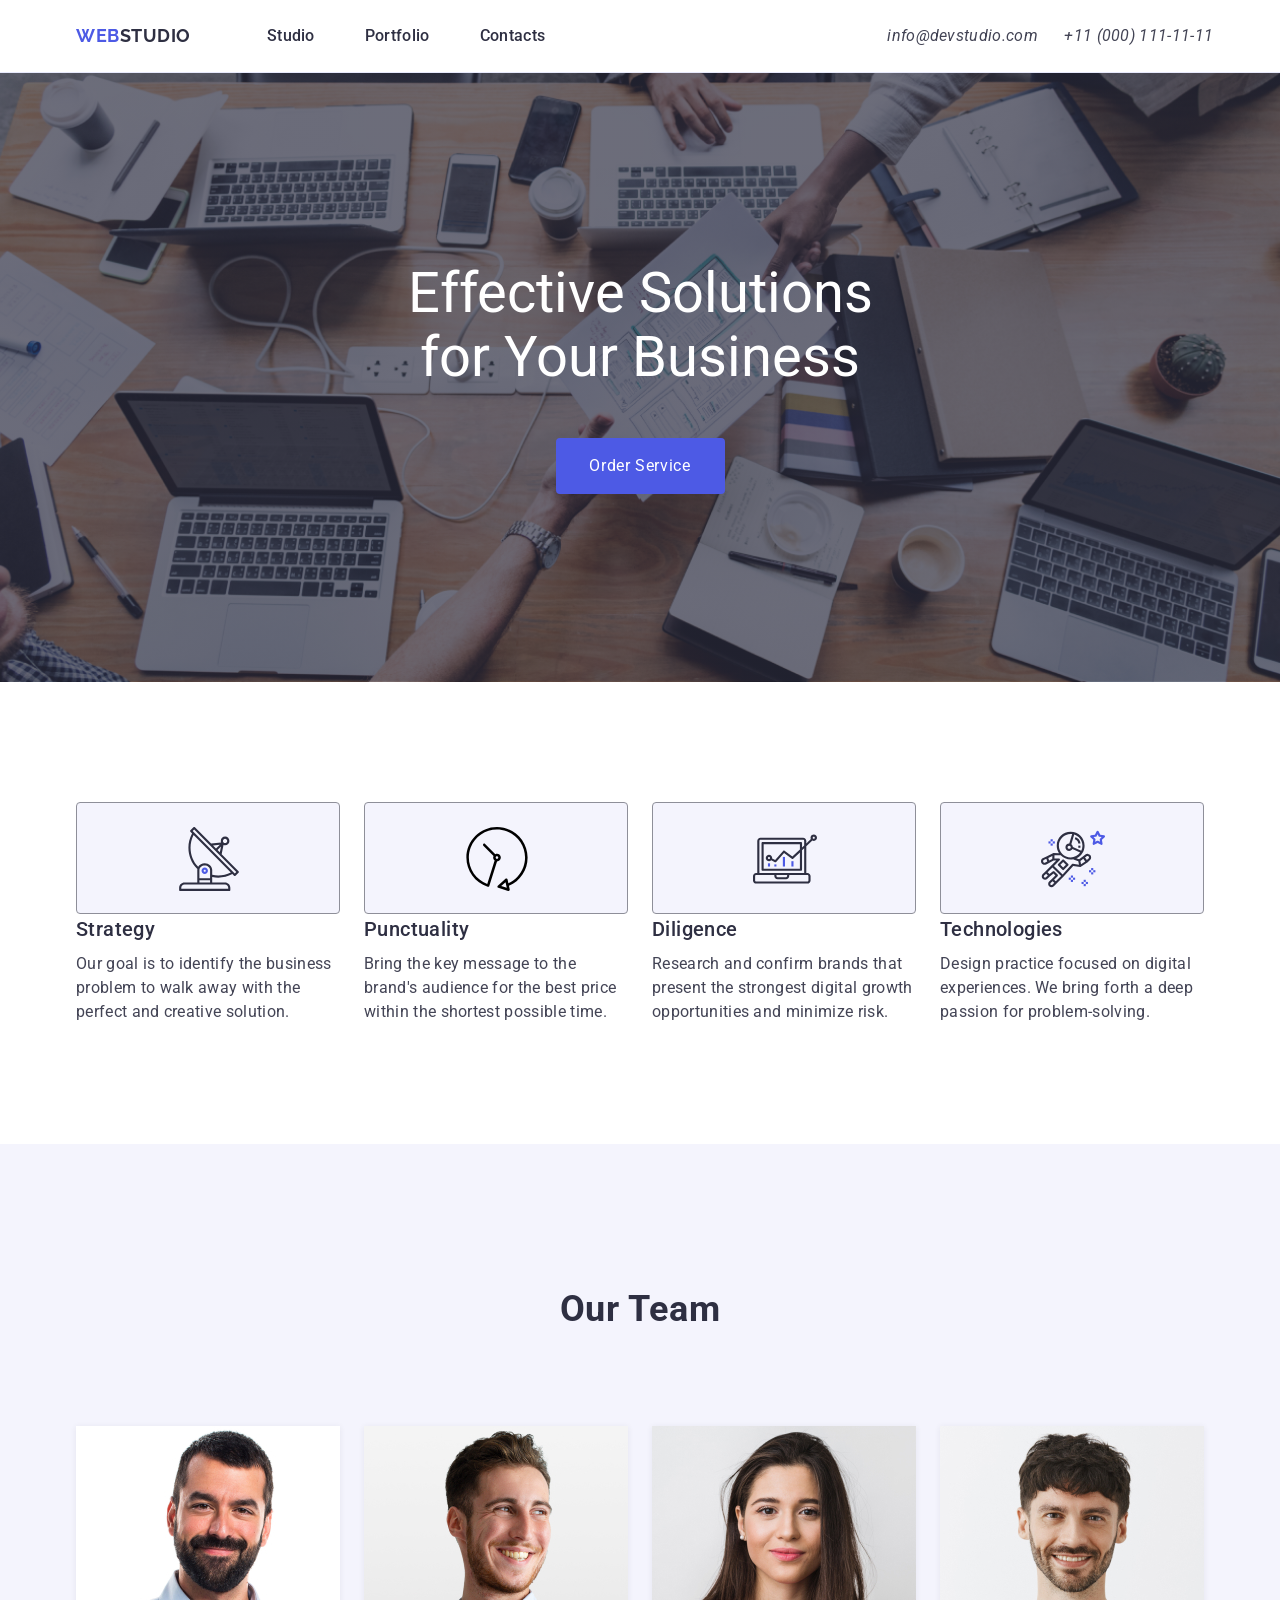
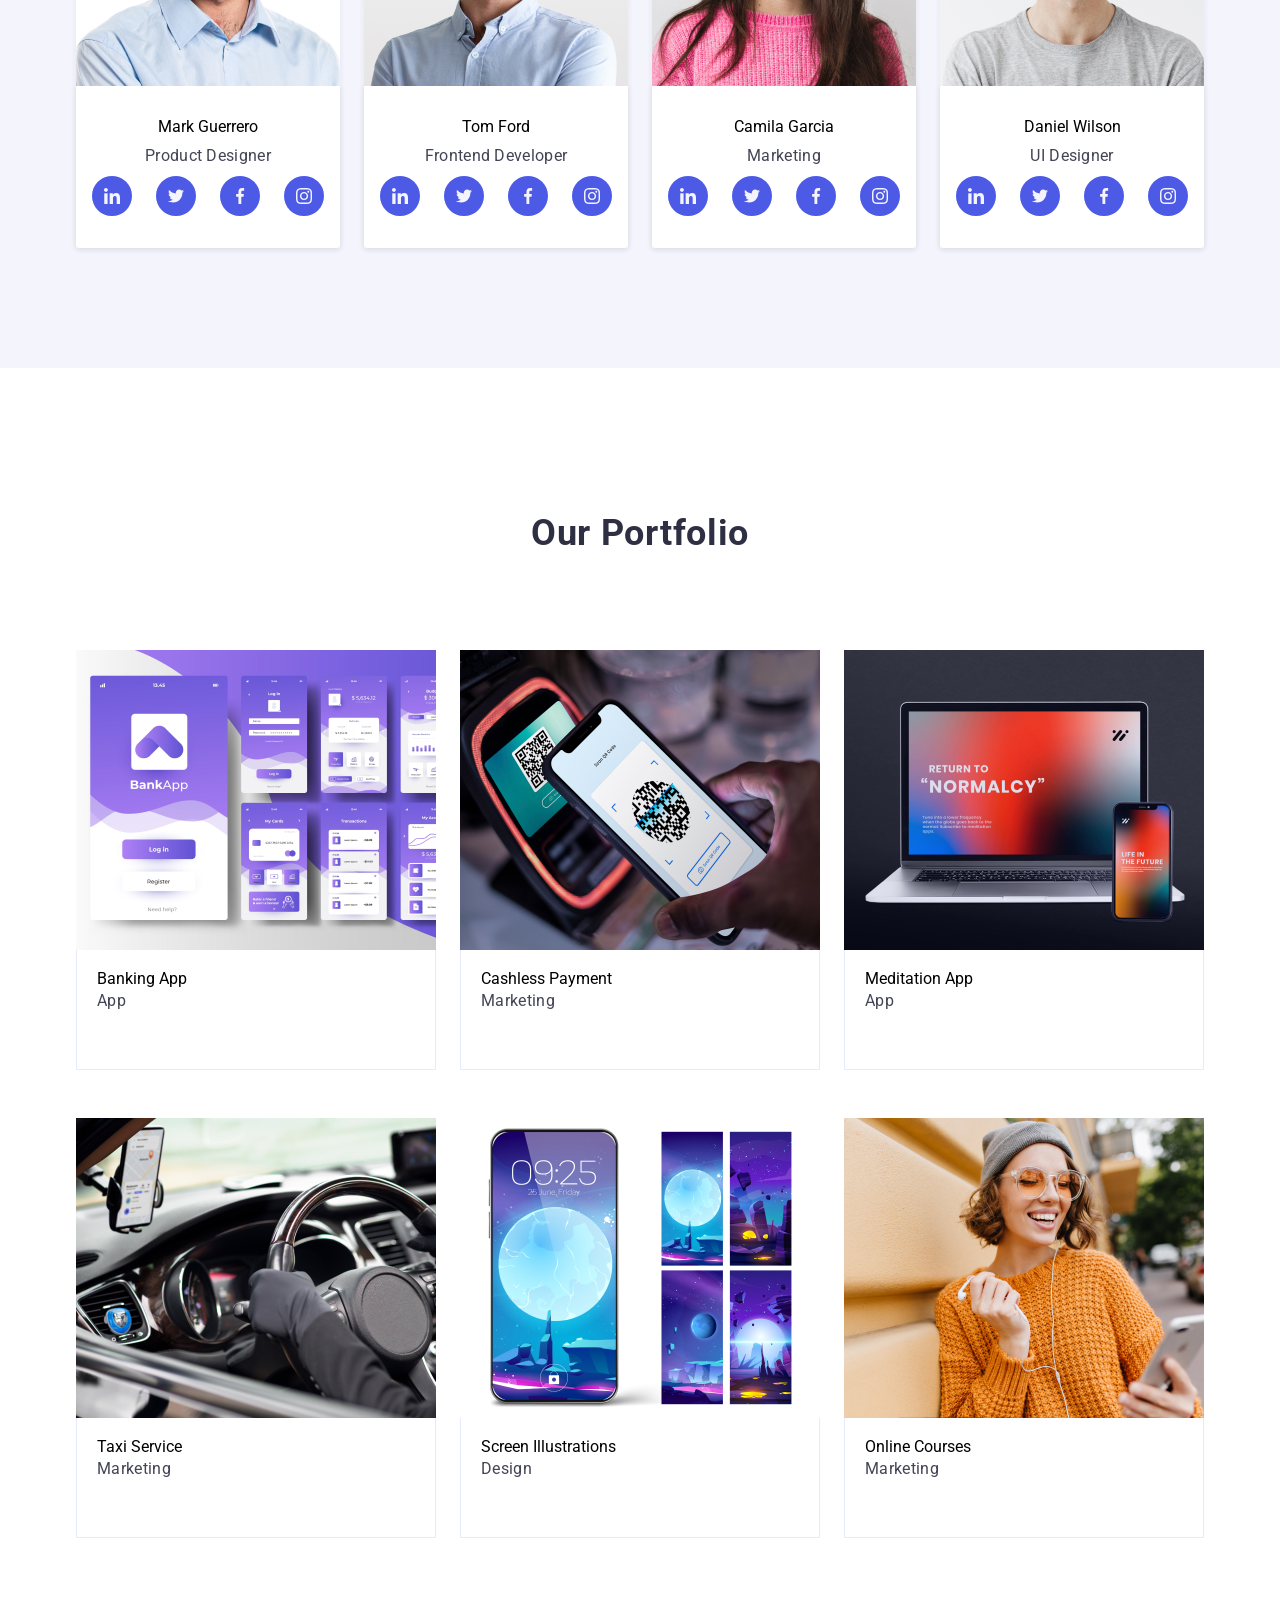
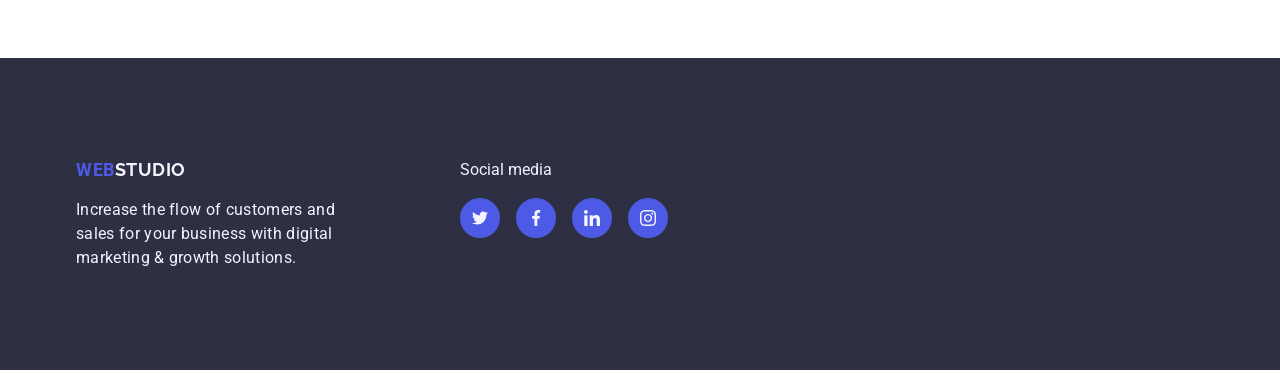
==== commit bb01ae20: "add" ====
--- a/index.html
+++ b/index.html
@@ -631,27 +631,34 @@
             digital marketing & growth solutions.
           </p>
         </div>
-
+          
         <div class="footer-div-icon">
           <div class="footer-icon-title">
             <h3 class="social-media-p">Social media</h3>
           </div>
           <div class="footer-icon-div">
+            <ul>
+              <li class="footer-li-icon">
             <svg class="footer-icon" width="40" height="40">
               <use xlink:href="./images/icon.svg#twitter"></use>
-            </svg>
+            </svg></li>
+             <li class="footer-li-icon">
             <svg class="footer-icon" width="40" height="40">
               <use xlink:href="./images/icon.svg#facebook"></use>
-            </svg>
+            </svg></li>
+             <li class="footer-li-icon">
             <svg class="footer-icon" width="40" height="40">
               <use xlink:href="./images/icon.svg#linkedin"></use>
-            </svg>
+            </svg></li>
+             <li class="footer-li-icon">
             <svg class="footer-icon" width="40" height="40">
               <use xlink:href="./images/icon.svg#instagram"></use>
-            </svg>
+            </svg></li>
+            </ul>
           </div>
         </div>
       </div>
     </footer>
   </body>
 </html>
+
--- a/css/style.css
+++ b/css/style.css
@@ -438,36 +438,32 @@
      transition-timing-function: cubic-bezier(0.4, 0, 0.2, 1);
      transition-property: background-color;
     }
-footer p {
+.footer-p {
   font-weight: 400;
-  font-size: 16px;
-  line-height: 24px;
-  letter-spacing: 2%;
+    font-size: 16px;
+    line-height: 1.5em;
+    letter-spacing: 0.02em;
+    max-width: 264px;
   color: #f4f4fd;
 }
 
 .footer-icon-title {
-  margin: 0 auto;
-  width: 208px;
-  height: 80px;
-
-  gap: 0px;
-  opacity: 0px;
+  margin-bottom: 16px;
+  font-weight: 400;
+    font-size: 16px;
+    line-height: 24px;
+    letter-spacing: 2%;
+    color: #f4f4fd;
+    
+    
 }
         .footer-div-icon {
-          display: inline-block;
-         margin: 0 auto;
+           display: inline-block;
+            position: absolute;
         }
 
 .footer-about .footer-a{
   display: inline-block;
-    margin: 0 auto;
-    width: 264px;
-    height: 112px;
-    top: 3256px;
-    left: 156px;
-    gap: 0px;
-    opacity: 0px;
     margin-right: 120px;
 }
 
@@ -498,45 +494,24 @@
 
 }
 
-.container .footer-p {
-  color: #f4f4fd;
-  font-size: 16px;
-  font-weight: 400;
-  line-height: 1.5em;
-  letter-spacing: 0.02em;
-
-
-
-}
+
 
 .footer-about {
-  background-color: #2e2f42;
+  background-color: #2E2F42;
+  color: #FFFFFF;
+  height: 312px;
   padding: 100px 0;
-  height: 312px;
-  padding: 85px;
-  display: flex;
-
-}
-
-.social-media-p {
-  font-family: Roboto;
-  font-size: 16px;
-  font-weight: 500;
-    letter-spacing: 0.02em;
-  color: #FFFFFF;
-  text-align: left;
-  
-
-}
-        .footer-icon-div{
-  position: relative;
-    gap: 20px;
-    
-  
-
-        }
+
+}
+
+
+.footer-li-icon{
+    margin-right: 16px;
+    margin-bottom: 132px;
+ }
+
 .footer-icon {
-   
+
   transition: 250ms cubic-bezier(0.4, 0, 0.2, 1);
   transition-property: var(--color1);
 }
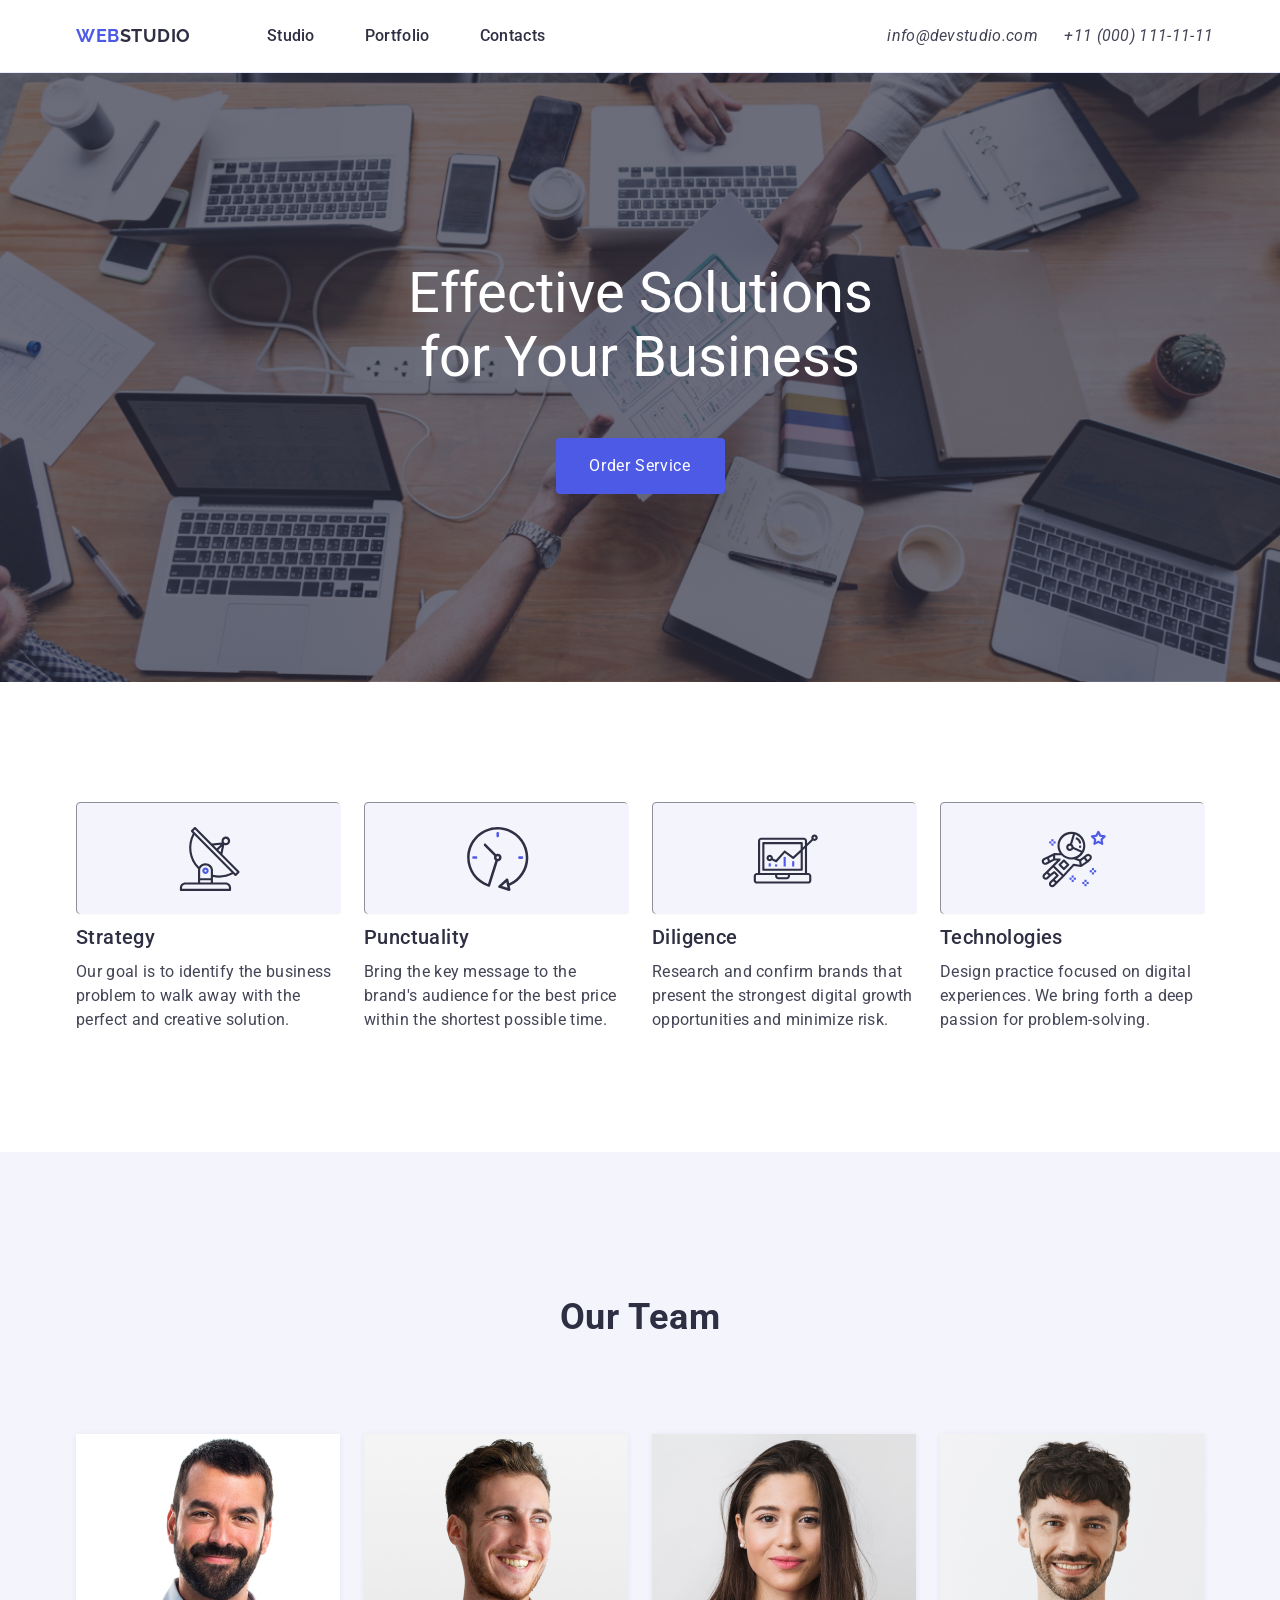
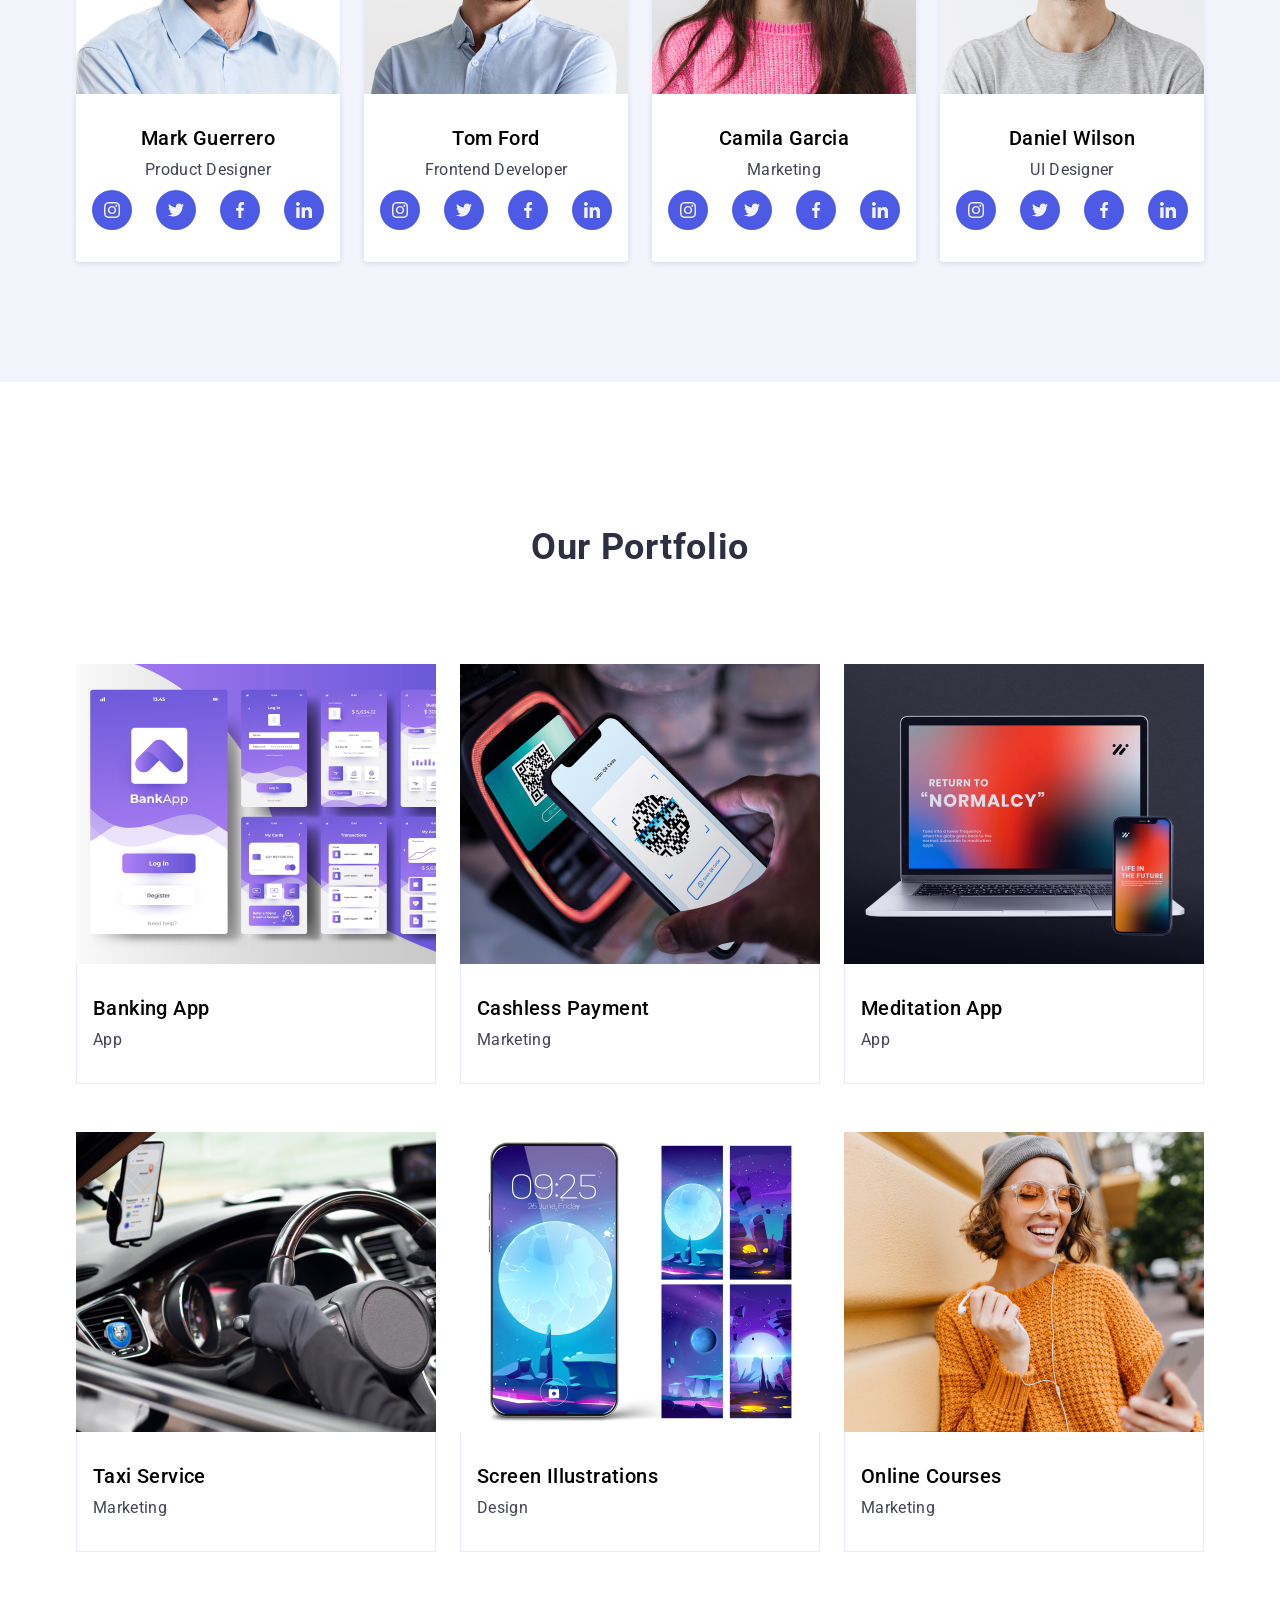
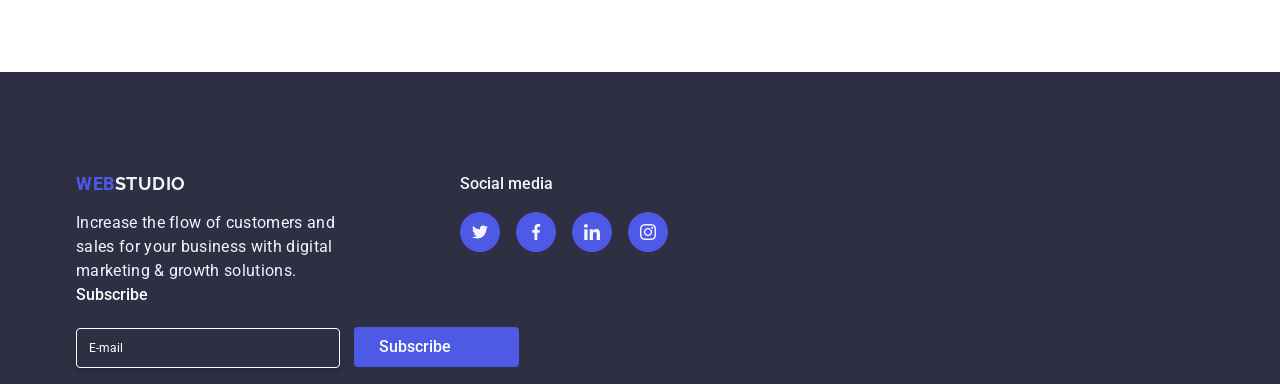
==== commit 81bb5454: "add" ====
--- a/index.html
+++ b/index.html
@@ -18,242 +18,6 @@
     <link rel="stylesheet" href="css/style.css" />
   </head>
   <body class="body-page">
-    <svg
-      aria-hidden="true"
-      style="position: absolute; width: 0; height: 0; overflow: hidden"
-      version="1.1"
-      xmlns="http://www.w3.org/2000/svg"
-      xmlns:xlink="http://www.w3.org/1999/xlink"
-    >
-      <defs>
-        <symbol id="icon-linkedin" viewBox="0 0 32 32">
-          <path
-            fill="#4d5ae5"
-            style="fill: var(--color1, #4d5ae5)"
-            d="M32 16c0 4.418-1.791 8.418-4.686 11.314s-6.895 4.686-11.314 4.686c-4.418 0-8.418-1.791-11.314-4.686s-4.686-6.895-4.686-11.314c0-4.418 1.791-8.418 4.686-11.314s6.895-4.686 11.314-4.686c4.418 0 8.418 1.791 11.314 4.686s4.686 6.895 4.686 11.314z"
-          ></path>
-          <path
-            fill="#f4f4fd"
-            style="fill: var(--color2, #f4f4fd)"
-            d="M22.397 22.4v-0.001h0.003v-4.694c0-2.297-0.494-4.066-3.179-4.066-1.291 0-2.157 0.708-2.51 1.38h-0.037v-1.165h-2.546v8.546h2.651v-4.231c0-1.114 0.211-2.192 1.591-2.192 1.36 0 1.38 1.272 1.38 2.263v4.161h2.648z"
-          ></path>
-          <path
-            fill="#f4f4fd"
-            style="fill: var(--color2, #f4f4fd)"
-            d="M9.811 13.854h2.654v8.546h-2.654v-8.546z"
-          ></path>
-          <path
-            fill="#f4f4fd"
-            style="fill: var(--color2, #f4f4fd)"
-            d="M11.137 9.6c-0.849 0-1.537 0.689-1.537 1.537s0.688 1.551 1.537 1.551 1.537-0.703 1.537-1.551c-0-0.849-0.689-1.537-1.537-1.537v0z"
-          ></path>
-        </symbol>
-
-        <symbol id="icon-twitter" viewBox="0 0 32 32">
-          <path
-            fill="#4d5ae5"
-            style="fill: var(--color1, #4d5ae5)"
-            d="M32 16c0 4.418-1.791 8.418-4.686 11.314s-6.895 4.686-11.314 4.686c-4.418 0-8.418-1.791-11.314-4.686s-4.686-6.895-4.686-11.314c0-4.418 1.791-8.418 4.686-11.314s6.895-4.686 11.314-4.686c4.418 0 8.418 1.791 11.314 4.686s4.686 6.895 4.686 11.314z"
-          ></path>
-          <path
-            fill="#f4f4fd"
-            style="fill: var(--color2, #f4f4fd)"
-            d="M22.4 12.031c-0.476 0.209-0.983 0.347-1.512 0.414 0.544-0.325 0.959-0.835 1.154-1.45-0.507 0.302-1.067 0.516-1.664 0.635-0.482-0.513-1.168-0.83-1.917-0.83-1.453 0-2.622 1.179-2.622 2.625 0 0.208 0.018 0.408 0.061 0.598-2.182-0.106-4.112-1.152-5.409-2.745-0.226 0.393-0.359 0.842-0.359 1.326 0 0.909 0.468 1.714 1.166 2.181-0.422-0.008-0.835-0.13-1.186-0.323 0 0.008 0 0.018 0 0.029 0 1.275 0.91 2.334 2.102 2.578-0.214 0.058-0.446 0.086-0.688 0.086-0.168 0-0.338-0.010-0.497-0.045 0.34 1.039 1.305 1.803 2.452 1.828-0.893 0.698-2.026 1.119-3.254 1.119-0.215 0-0.422-0.010-0.628-0.036 1.162 0.75 2.54 1.178 4.026 1.178 4.829 0 7.469-4 7.469-7.467 0-0.116-0.004-0.228-0.010-0.339 0.521-0.37 0.958-0.831 1.315-1.362z"
-          ></path>
-        </symbol>
-
-        <symbol id="icon-facebook" viewBox="0 0 32 32">
-          <path
-            fill="#4d5ae5"
-            style="fill: var(--color1, #4d5ae5)"
-            d="M32 16c0 4.418-1.791 8.418-4.686 11.314s-6.895 4.686-11.314 4.686c-4.418 0-8.418-1.791-11.314-4.686s-4.686-6.895-4.686-11.314c0-4.418 1.791-8.418 4.686-11.314s6.895-4.686 11.314-4.686c4.418 0 8.418 1.791 11.314 4.686s4.686 6.895 4.686 11.314z"
-          ></path>
-          <path
-            fill="#f4f4fd"
-            style="fill: var(--color2, #f4f4fd)"
-            d="M18.132 11.725h1.169v-2.035c-0.202-0.028-0.895-0.090-1.702-0.090-1.685 0-2.839 1.060-2.839 3.008v1.792h-1.859v2.275h1.859v5.725h2.279v-5.724h1.784l0.283-2.275h-2.068v-1.567c0-0.658 0.178-1.108 1.094-1.108z"
-          ></path>
-        </symbol>
-
-        <symbol id="icon-instagram" viewBox="0 0 32 32">
-          <path
-            fill="#4d5ae5"
-            style="fill: var(--color1, #4d5ae5)"
-            d="M32 16c0 4.418-1.791 8.418-4.686 11.314s-6.895 4.686-11.314 4.686c-4.418 0-8.418-1.791-11.314-4.686s-4.686-6.895-4.686-11.314c0-4.418 1.791-8.418 4.686-11.314s6.895-4.686 11.314-4.686c4.418 0 8.418 1.791 11.314 4.686s4.686 6.895 4.686 11.314z"
-          ></path>
-          <path
-            fill="#f4f4fd"
-            style="fill: var(--color2, #f4f4fd)"
-            d="M22.387 13.363c-0.030-0.68-0.14-1.148-0.298-1.553-0.163-0.43-0.413-0.815-0.74-1.135-0.32-0.325-0.708-0.578-1.133-0.738-0.408-0.158-0.873-0.268-1.553-0.298-0.685-0.033-0.903-0.040-2.641-0.040s-1.955 0.008-2.638 0.038c-0.68 0.030-1.148 0.14-1.553 0.298-0.43 0.163-0.815 0.413-1.135 0.74-0.325 0.32-0.578 0.708-0.738 1.133-0.158 0.408-0.268 0.873-0.298 1.553-0.032 0.685-0.040 0.903-0.040 2.641s0.008 1.955 0.038 2.638c0.030 0.68 0.14 1.148 0.298 1.553 0.162 0.43 0.415 0.815 0.74 1.135 0.32 0.325 0.708 0.578 1.133 0.738 0.408 0.158 0.873 0.268 1.553 0.298 0.683 0.030 0.9 0.038 2.638 0.038s1.955-0.007 2.638-0.038c0.68-0.030 1.148-0.14 1.553-0.298 0.86-0.333 1.54-1.013 1.873-1.873 0.157-0.408 0.268-0.873 0.298-1.553 0.030-0.683 0.038-0.9 0.038-2.638s-0.003-1.955-0.033-2.638zM21.235 18.589c-0.028 0.625-0.133 0.963-0.22 1.188-0.215 0.558-0.658 1-1.215 1.215-0.225 0.088-0.565 0.192-1.188 0.22-0.675 0.030-0.878 0.038-2.585 0.038s-1.913-0.007-2.586-0.038c-0.625-0.027-0.963-0.132-1.188-0.22-0.278-0.103-0.53-0.265-0.735-0.478-0.213-0.208-0.375-0.458-0.478-0.735-0.088-0.225-0.193-0.565-0.22-1.188-0.030-0.675-0.038-0.878-0.038-2.586s0.007-1.913 0.038-2.585c0.027-0.625 0.132-0.963 0.22-1.188 0.103-0.278 0.265-0.53 0.48-0.735 0.207-0.212 0.458-0.375 0.735-0.478 0.225-0.088 0.565-0.192 1.188-0.22 0.675-0.030 0.878-0.038 2.586-0.038 1.71 0 1.913 0.008 2.586 0.038 0.625 0.028 0.963 0.133 1.188 0.22 0.277 0.102 0.53 0.265 0.735 0.478 0.212 0.208 0.375 0.458 0.478 0.735 0.088 0.225 0.192 0.565 0.22 1.188 0.030 0.675 0.038 0.878 0.038 2.585s-0.008 1.908-0.038 2.583z"
-          ></path>
-          <path
-            fill="#f4f4fd"
-            style="fill: var(--color2, #f4f4fd)"
-            d="M16.024 12.713c-1.815 0-3.288 1.473-3.288 3.288s1.473 3.288 3.288 3.288c1.815 0 3.288-1.473 3.288-3.288s-1.473-3.288-3.288-3.288zM16.024 18.134c-1.178 0-2.133-0.955-2.133-2.133s0.955-2.133 2.133-2.133c1.178 0 2.133 0.955 2.133 2.133s-0.955 2.133-2.133 2.133z"
-          ></path>
-          <path
-            fill="#f4f4fd"
-            style="fill: var(--color2, #f4f4fd)"
-            d="M20.21 12.583c0 0.424-0.344 0.768-0.768 0.768s-0.768-0.344-0.768-0.768c0-0.424 0.344-0.768 0.768-0.768s0.768 0.344 0.768 0.768z"
-          ></path>
-        </symbol>
-
-        <symbol id="icon-astronaut" viewBox="0 0 32 32">
-          <path
-            fill="#4d5ae5"
-            style="fill: var(--color1, #4d5ae5)"
-            d="M31.974 4.524c-0.063-0.193-0.229-0.333-0.43-0.363l-1.91-0.278-0.855-1.731c-0.179-0.365-0.777-0.365-0.956 0l-0.855 1.731-1.91 0.278c-0.201 0.029-0.367 0.17-0.431 0.363-0.062 0.193-0.011 0.405 0.135 0.547l1.383 1.348-0.326 1.903c-0.034 0.2 0.048 0.402 0.212 0.522 0.166 0.121 0.382 0.135 0.562 0.040l1.709-0.899 1.709 0.899c0.078 0.041 0.164 0.061 0.249 0.061 0.11 0 0.221-0.034 0.314-0.102 0.164-0.119 0.246-0.322 0.212-0.522l-0.326-1.903 1.383-1.348c0.145-0.142 0.197-0.354 0.135-0.547zM29.511 5.851c-0.125 0.122-0.183 0.299-0.153 0.472l0.191 1.114-1-0.526c-0.078-0.041-0.163-0.061-0.249-0.061s-0.17 0.020-0.249 0.061l-1.001 0.526 0.191-1.114c0.030-0.173-0.028-0.349-0.153-0.472l-0.81-0.789 1.119-0.163c0.174-0.025 0.324-0.134 0.402-0.292l0.5-1.013 0.5 1.013c0.078 0.157 0.228 0.267 0.402 0.292l1.119 0.163-0.809 0.789z"
-          ></path>
-          <path
-            fill="#4d5ae5"
-            style="fill: var(--color1, #4d5ae5)"
-            d="M26.133 20.522h-1.067v1.067h1.067v-1.067z"
-          ></path>
-          <path
-            fill="#4d5ae5"
-            style="fill: var(--color1, #4d5ae5)"
-            d="M26.133 22.656h-1.067v1.067h1.067v-1.067z"
-          ></path>
-          <path
-            fill="#4d5ae5"
-            style="fill: var(--color1, #4d5ae5)"
-            d="M27.2 21.589h-1.067v1.067h1.067v-1.067z"
-          ></path>
-          <path
-            fill="#4d5ae5"
-            style="fill: var(--color1, #4d5ae5)"
-            d="M25.067 21.589h-1.067v1.067h1.067v-1.067z"
-          ></path>
-          <path
-            fill="#4d5ae5"
-            style="fill: var(--color1, #4d5ae5)"
-            d="M22.4 26.389h-1.067v1.067h1.067v-1.067z"
-          ></path>
-          <path
-            fill="#4d5ae5"
-            style="fill: var(--color1, #4d5ae5)"
-            d="M22.4 28.522h-1.067v1.067h1.067v-1.067z"
-          ></path>
-          <path
-            fill="#4d5ae5"
-            style="fill: var(--color1, #4d5ae5)"
-            d="M23.467 27.456h-1.067v1.067h1.067v-1.067z"
-          ></path>
-          <path
-            fill="#4d5ae5"
-            style="fill: var(--color1, #4d5ae5)"
-            d="M21.333 27.456h-1.067v1.067h1.067v-1.067z"
-          ></path>
-          <path
-            fill="#4d5ae5"
-            style="fill: var(--color1, #4d5ae5)"
-            d="M16 24.256h-1.067v1.067h1.067v-1.067z"
-          ></path>
-          <path
-            fill="#4d5ae5"
-            style="fill: var(--color1, #4d5ae5)"
-            d="M16 26.389h-1.067v1.067h1.067v-1.067z"
-          ></path>
-          <path
-            fill="#4d5ae5"
-            style="fill: var(--color1, #4d5ae5)"
-            d="M17.067 25.322h-1.067v1.067h1.067v-1.067z"
-          ></path>
-          <path
-            fill="#4d5ae5"
-            style="fill: var(--color1, #4d5ae5)"
-            d="M14.933 25.322h-1.067v1.067h1.067v-1.067z"
-          ></path>
-          <path
-            fill="#4d5ae5"
-            style="fill: var(--color1, #4d5ae5)"
-            d="M5.867 6.122h-1.067v1.067h1.067v-1.067z"
-          ></path>
-          <path
-            fill="#4d5ae5"
-            style="fill: var(--color1, #4d5ae5)"
-            d="M5.867 8.255h-1.067v1.067h1.067v-1.067z"
-          ></path>
-          <path
-            fill="#4d5ae5"
-            style="fill: var(--color1, #4d5ae5)"
-            d="M6.933 7.189h-1.067v1.067h1.067v-1.067z"
-          ></path>
-          <path
-            fill="#4d5ae5"
-            style="fill: var(--color1, #4d5ae5)"
-            d="M4.8 7.189h-1.067v1.067h1.067v-1.067z"
-          ></path>
-          <path
-            fill="#2e2f42"
-            style="fill: var(--color3, #2e2f42)"
-            d="M24.715 14.159c-0.287-0.388-0.709-0.637-1.188-0.705-0.481-0.068-0.956 0.058-1.34 0.352l-1.252 0.96-1.898 1.417-1.358-0.541c2.421-1.086 4.114-3.508 4.114-6.32 0-3.823-3.123-6.933-6.961-6.933s-6.961 3.11-6.961 6.933c0 1.386 0.414 2.674 1.12 3.758l-2.764-0.024c-0.002 0-0.003 0-0.005 0-0.009 0-0.015 0.004-0.023 0.005-0.053 0.002-0.105 0.013-0.155 0.031-0.013 0.005-0.026 0.008-0.038 0.013-0.006 0.003-0.013 0.003-0.019 0.006l-3.233 1.596c-0.001 0-0.001 0-0.001 0.001l-1.893 0.911c-0.021 0.009-0.042 0.021-0.063 0.035-0.755 0.502-1.012 1.489-0.598 2.295 0.22 0.429 0.595 0.745 1.056 0.889 0.178 0.055 0.359 0.083 0.539 0.083 0.29 0 0.577-0.071 0.839-0.211l1.388-0.738 2.264-1.169 1.357-0.008-5.442 5.416c-0.001 0.001-0.001 0.001-0.002 0.001l-1.339 1.333c-0.316 0.315-0.49 0.732-0.49 1.178s0.174 0.863 0.49 1.179c0.325 0.323 0.752 0.485 1.179 0.485s0.854-0.162 1.18-0.485l1.314-1.309 1.741-1.3 0.901 0.897-1.762 1.754c-0 0.001-0.001 0.001-0.002 0.001l-1.339 1.333c-0.316 0.315-0.49 0.732-0.49 1.178s0.174 0.863 0.49 1.179c0.325 0.323 0.753 0.485 1.18 0.485s0.855-0.162 1.18-0.485l3.482-3.467c0.001-0.001 0.001-0.001 0.001-0.002l1.010-1-0.004-0.004c0.006-0.006 0.015-0.009 0.022-0.015l5.166-5.658 3.471 0.494c0.025 0.004 0.050 0.005 0.075 0.005 0.065 0 0.127-0.015 0.187-0.038 0.018-0.006 0.033-0.015 0.050-0.023 0.019-0.010 0.039-0.015 0.058-0.027l3.213-2.133c0.012-0.008 0.018-0.021 0.029-0.029 0.013-0.010 0.029-0.014 0.041-0.026l1.271-1.191c0.662-0.62 0.753-1.635 0.212-2.362zM2.13 17.77c-0.173 0.093-0.37 0.111-0.558 0.052-0.187-0.058-0.338-0.186-0.427-0.358-0.161-0.314-0.068-0.695 0.214-0.902l1.314-0.632 0.449 1.313-0.992 0.527zM5.628 15.942l-1.548 0.8-0.439-1.283 2.027-1.001-0.040 1.484zM20.727 9.322c0 0.918-0.219 1.785-0.599 2.559l-4.181-1.899c-0.044-0.573-0.341-1.075-0.788-1.388l1.464-4.86c2.378 0.756 4.105 2.974 4.105 5.588zM8.938 9.322c0-3.235 2.644-5.867 5.894-5.867 0.253 0 0.5 0.021 0.745 0.052l-1.432 4.754c-0.019-0.001-0.037-0.006-0.057-0.006-1.033 0-1.873 0.837-1.873 1.867s0.84 1.867 1.873 1.867c0.694 0 1.294-0.383 1.618-0.945l3.862 1.755c-1.075 1.446-2.795 2.39-4.737 2.39-3.25 0-5.894-2.632-5.894-5.867zM14.894 10.122c0 0.441-0.362 0.8-0.806 0.8s-0.806-0.359-0.806-0.8c0-0.441 0.362-0.8 0.806-0.8s0.806 0.359 0.806 0.8zM2.465 25.146c-0.236 0.234-0.619 0.234-0.854 0.001-0.114-0.114-0.176-0.263-0.176-0.423s0.062-0.309 0.176-0.421l0.962-0.958 0.851 0.848-0.959 0.955zM5.679 28.88c-0.236 0.234-0.619 0.235-0.855 0.001-0.114-0.114-0.176-0.263-0.176-0.423s0.062-0.309 0.176-0.421l0.963-0.959 0.852 0.848-0.96 0.955zM9.16 25.411c-0.001 0-0.001 0-0.002 0.001l-1.765 1.76-0.852-0.848 1.763-1.755c0 0 0 0 0-0s0.001-0.001 0.002-0.001c0.040-0.040 0.065-0.088 0.090-0.135 0.007-0.014 0.020-0.026 0.026-0.040 0.017-0.041 0.019-0.085 0.026-0.129 0.003-0.025 0.014-0.047 0.014-0.073 0-0.036-0.013-0.070-0.020-0.106-0.006-0.032-0.006-0.065-0.019-0.095-0.020-0.050-0.055-0.094-0.091-0.138-0.010-0.012-0.014-0.027-0.025-0.038 0 0 0 0-0.001 0s-0.001-0.002-0.001-0.002l-1.607-1.6c-0.017-0.017-0.039-0.024-0.058-0.038-0.028-0.022-0.055-0.042-0.087-0.058-0.030-0.015-0.061-0.024-0.093-0.033-0.034-0.010-0.067-0.017-0.103-0.020-0.033-0.002-0.063 0.001-0.095 0.005-0.036 0.004-0.069 0.009-0.104 0.020-0.034 0.011-0.063 0.027-0.094 0.045-0.020 0.011-0.042 0.015-0.061 0.029l-1.773 1.324-0.901-0.897 2.399-2.386 4.361 4.289-0.928 0.919zM15.979 18.394c-0.015-0.002-0.030 0.004-0.045 0.003-0.039-0.002-0.076 0.001-0.115 0.007-0.030 0.005-0.059 0.011-0.088 0.021-0.034 0.012-0.065 0.028-0.097 0.047-0.030 0.018-0.057 0.037-0.083 0.061-0.013 0.011-0.028 0.017-0.040 0.029l-4.698 5.146-4.328-4.257 2.833-2.818c0.209-0.208 0.21-0.546 0.002-0.755-0.105-0.105-0.243-0.157-0.381-0.156v-0.001l-2.219 0.013 0.028-1.607 3.104 0.027c1.265 1.294 3.029 2.101 4.981 2.101 0.437 0 0.864-0.045 1.279-0.123 0.040 0.032 0.079 0.065 0.13 0.085l2.41 0.96 0.152 0.758 0.178 0.885-3.003-0.427zM20.020 18.572l-0.313-1.558 1.446-1.080 0.947 1.257-2.080 1.381zM23.774 15.741l-0.838 0.785-0.931-1.236 0.831-0.637c0.155-0.119 0.351-0.168 0.543-0.143 0.193 0.027 0.364 0.128 0.48 0.284 0.217 0.292 0.18 0.699-0.085 0.947z"
-          ></path>
-          <path
-            fill="#2e2f42"
-            style="fill: var(--color3, #2e2f42)"
-            d="M13.602 18.544l-2.143-2.133c-0.207-0.207-0.545-0.207-0.753 0l-2.142 2.133c-0.1 0.101-0.157 0.236-0.157 0.378s0.056 0.278 0.157 0.378l2.142 2.133c0.104 0.103 0.241 0.155 0.377 0.155s0.273-0.052 0.376-0.155l2.143-2.133c0.1-0.1 0.157-0.236 0.157-0.378s-0.057-0.278-0.157-0.378zM11.083 20.303l-1.387-1.381 1.387-1.381 1.387 1.381-1.387 1.381z"
-          ></path>
-          <path
-            fill="#2e2f42"
-            style="fill: var(--color3, #2e2f42)"
-            d="M17.164 5.071l-0.258 1.036c0.071 0.018 1.738 0.452 1.738 2.149h1.067c-0-2.017-1.666-2.965-2.547-3.185z"
-          ></path>
-          <path
-            fill="#2e2f42"
-            style="fill: var(--color3, #2e2f42)"
-            d="M19.711 9.322h-1.067v1.067h1.067v-1.067z"
-          ></path>
-        </symbol>
-
-        <symbol id="icon-vector" viewBox="0 0 31 32">
-          <path
-            d="M30.797 15.301c-0.002-8.452-6.855-15.303-15.308-15.301s-15.303 6.855-15.301 15.308c0.001 6.658 4.307 12.551 10.649 14.576 0.061 0.019 0.124 0.029 0.187 0.029 0.121-0 0.239-0.032 0.342-0.094 0.135-0.080 0.236-0.207 0.283-0.356l3.865-12.25c1.057-0.005 1.909-0.866 1.903-1.923s-0.866-1.909-1.923-1.903c-0.284 0.001-0.565 0.067-0.82 0.191l-5.106-5.107c-0.253-0.245-0.657-0.238-0.902 0.016-0.239 0.247-0.239 0.639 0 0.886l5.103 5.109c-0.392 0.799-0.168 1.764 0.536 2.309l-3.683 11.673c-7.278-2.681-11.004-10.754-8.323-18.032s10.754-11.004 18.032-8.323c7.278 2.681 11.004 10.754 8.323 18.032-1.31 3.556-4.001 6.431-7.462 7.973l-0.398-1.874c-0.073-0.345-0.411-0.565-0.756-0.492-0.109 0.023-0.209 0.074-0.293 0.148l-3.837 3.426c-0.263 0.234-0.287 0.637-0.052 0.9 0.076 0.085 0.174 0.149 0.283 0.184l4.899 1.564c0.335 0.108 0.694-0.077 0.802-0.412 0.034-0.106 0.040-0.219 0.017-0.328l-0.391-1.839c5.664-2.388 9.342-7.942 9.329-14.089zM15.492 14.664c0.352 0 0.638 0.286 0.638 0.638s-0.286 0.638-0.638 0.638c-0.352 0-0.638-0.285-0.638-0.638s0.285-0.638 0.638-0.638zM17.593 29.528l2.184-1.948 0.603 2.84-2.787-0.892z"
-          ></path>
-        </symbol>
-
-        <symbol id="icon-diagram" viewBox="0 0 32 32">
-          <path
-            fill="#4d5ae5"
-            style="fill: var(--color1, #4d5ae5)"
-            d="M14.925 14.965h1.066v4.798h-1.066v-4.797z"
-          ></path>
-          <path
-            fill="#4d5ae5"
-            style="fill: var(--color1, #4d5ae5)"
-            d="M19.19 17.097h1.066v2.665h-1.066v-2.665z"
-          ></path>
-          <path
-            fill="#4d5ae5"
-            style="fill: var(--color1, #4d5ae5)"
-            d="M10.661 18.696h1.066v1.066h-1.066v-1.066z"
-          ></path>
-          <path
-            fill="#4d5ae5"
-            style="fill: var(--color1, #4d5ae5)"
-            d="M7.463 18.163h1.066v1.599h-1.066v-1.599z"
-          ></path>
-          <path
-            fill="#2e2f42"
-            style="fill: var(--color3, #2e2f42)"
-            d="M1.599 28.291h25.587c0.883 0 1.599-0.716 1.599-1.599v-2.132c0-0.883-0.716-1.599-1.599-1.599h-0.533v-13.293l3.028-2.868c0.703 0.346 1.553 0.136 2.013-0.499s0.396-1.508-0.152-2.068-1.42-0.644-2.065-0.198c-0.644 0.446-0.873 1.292-0.542 2.002l-2.281 2.163v-1.23c0-0.883-0.716-1.599-1.599-1.599h-21.322c-0.883 0-1.599 0.716-1.599 1.599v15.992h-0.533c-0.883 0-1.599 0.716-1.599 1.599v2.132c0 0.883 0.716 1.599 1.599 1.599zM30.384 4.837c0.294 0 0.533 0.239 0.533 0.533s-0.239 0.533-0.533 0.533c-0.294 0-0.533-0.239-0.533-0.533s0.239-0.533 0.533-0.533zM3.198 6.969c0-0.294 0.239-0.533 0.533-0.533h21.322c0.294 0 0.533 0.239 0.533 0.533v2.239l-1.066 1.013v-2.186c0-0.294-0.239-0.533-0.533-0.533h-19.19c-0.294 0-0.533 0.239-0.533 0.533v13.326c0 0.294 0.239 0.533 0.533 0.533h19.19c0.294 0 0.533-0.239 0.533-0.533v-9.674l1.066-1.010v12.284h-22.388v-15.992zM7.996 13.899c-0.721-0.002-1.354 0.478-1.546 1.174s0.105 1.433 0.725 1.801c0.62 0.368 1.41 0.276 1.928-0.226l1.853 0.93c0.215 0.108 0.476 0.057 0.636-0.123l3.939-4.431 3.872 2.901c0.208 0.156 0.498 0.139 0.686-0.039l3.365-3.188v8.131h-18.124v-12.26h18.124v2.66l-3.771 3.572-3.904-2.927c-0.222-0.166-0.534-0.135-0.718 0.072l-3.993 4.493-1.493-0.746c0.011-0.064 0.018-0.129 0.020-0.193 0-0.883-0.716-1.599-1.599-1.599zM8.529 15.498c0 0.294-0.239 0.533-0.533 0.533s-0.533-0.239-0.533-0.533c0-0.294 0.239-0.533 0.533-0.533s0.533 0.239 0.533 0.533zM11.727 24.027h5.331v0.533c0 0.294-0.239 0.533-0.533 0.533h-4.264c-0.294 0-0.533-0.239-0.533-0.533v-0.533zM1.066 24.56c0-0.294 0.239-0.533 0.533-0.533h9.062v0.533c0 0.883 0.716 1.599 1.599 1.599h4.264c0.883 0 1.599-0.716 1.599-1.599v-0.533h9.062c0.294 0 0.533 0.239 0.533 0.533v2.132c0 0.294-0.239 0.533-0.533 0.533h-25.587c-0.294 0-0.533-0.239-0.533-0.533v-2.132z"
-          ></path>
-        </symbol>
-
-        <symbol id="icon-group" viewBox="0 0 30 32">
-          <path
-            fill="#2e2f42"
-            style="fill: var(--color3, #2e2f42)"
-            d="M29.773 22.098l-8.443-8.505 0.937-4.615c0.242 0.094 0.499 0.144 0.758 0.146h0.006c1.192 0.014 2.17-0.941 2.184-2.133s-0.941-2.17-2.133-2.184c-1.192-0.014-2.17 0.941-2.184 2.133-0.003 0.255 0.039 0.509 0.125 0.749l-4.96 0.605-8.091-8.133c-0.099-0.101-0.235-0.159-0.377-0.16-0.14 0.001-0.274 0.056-0.373 0.155l-1.513 1.504c-0.208 0.208-0.208 0.546 0 0.754l0.814 0.826c-3.153 5.798-2.129 12.978 2.519 17.663 0.043 0.041 0.092 0.074 0.146 0.098-0.034 0.18-0.051 0.364-0.052 0.547v6.187h-6.4c-1.472 0.002-2.665 1.195-2.667 2.667v1.067c0 0.295 0.239 0.533 0.533 0.533h24.533c0.295 0 0.533-0.239 0.533-0.533v-1.067c-0.002-1.472-1.195-2.665-2.667-2.667h-6.4v-2.742c1.003 0.21 2.024 0.317 3.049 0.32 2.458-0.003 4.877-0.615 7.040-1.783l0.818 0.823c0.099 0.101 0.235 0.159 0.377 0.16 0.14-0.001 0.274-0.056 0.373-0.155l1.513-1.504c0.208-0.208 0.208-0.546 0-0.754zM22.28 6.233c0.418-0.415 1.093-0.414 1.509 0.004s0.414 1.093-0.004 1.508c-0.2 0.199-0.47 0.31-0.752 0.31h-0.003c-0.589-0.003-1.064-0.483-1.061-1.072 0.002-0.282 0.115-0.552 0.314-0.751h-0.002zM21.024 9.738l-0.598 2.946-1.175-1.182 1.774-1.763zM20.419 8.836l-1.92 1.909-1.485-1.493 3.405-0.415zM23.004 28.8c0.884 0 1.6 0.716 1.6 1.6v0.533h-23.467v-0.533c0-0.884 0.716-1.6 1.6-1.6h20.267zM15.537 26.667v1.067h-5.333v-1.067h5.333zM10.204 25.6v-4.053c0-1.294 1.196-2.347 2.667-2.347s2.667 1.053 2.667 2.347v4.053h-5.333zM16.604 23.904v-2.357c0-1.882-1.675-3.413-3.733-3.413-1.331-0.020-2.576 0.657-3.281 1.786-4.058-4.274-4.971-10.645-2.279-15.887l18.602 18.708c-2.872 1.461-6.165 1.873-9.309 1.163zM27.893 23.22l-21.057-21.181 0.755-0.752 7.935 7.98c0.004 0 0.006 0.007 0.010 0.010l13.115 13.191-0.757 0.752z"
-          ></path>
-          <path
-            fill="#4d5ae5"
-            style="fill: var(--color1, #4d5ae5)"
-            d="M12.876 20.267h-0.005c-0.884-0.001-1.601 0.714-1.602 1.598s0.714 1.601 1.598 1.602h0.005c0.884 0.001 1.601-0.714 1.602-1.598s-0.714-1.601-1.598-1.602zM13.249 22.245c-0.1 0.1-0.236 0.156-0.378 0.155-0.295-0.002-0.532-0.242-0.531-0.536 0.001-0.141 0.057-0.276 0.157-0.375s0.233-0.154 0.373-0.155c0.295 0.002 0.532 0.242 0.531 0.536-0.001 0.141-0.057 0.276-0.157 0.375h0.005z"
-          ></path>
-        </symbol>
-      </defs>
-    </svg>
     <header class="header-about">
       <div class="container">
         <nav class="header-nav">
@@ -302,7 +66,9 @@
             <li class="section-li">
               <div class="visually-hidden-icon">
                 <svg class="icon-svg" width="264px" height="112px">
-                  <use xlink:href="#icon-group"></use>
+                  <use
+                    xlink:href="./images/SVG-sprite-icons.svg/icon.svg#icon-antenna"
+                  ></use>
                 </svg>
               </div>
               <h3 class="section-h3">Strategy</h3>
@@ -314,7 +80,9 @@
             <li class="section-li">
               <div class="visually-hidden-icon">
                 <svg class="icon-svg" width="264px" height="112px">
-                  <use xlink:href="#icon-vector"></use>
+                  <use
+                    xlink:href="./images/SVG-sprite-icons.svg/icon.svg#icon-clock"
+                  ></use>
                 </svg>
               </div>
               <h3 class="section-h3">Punctuality</h3>
@@ -326,7 +94,9 @@
             <li class="section-li">
               <div class="visually-hidden-icon">
                 <svg class="icon-svg" width="264px" height="112px">
-                  <use xlink:href="#icon-diagram"></use>
+                  <use
+                    xlink:href="./images/SVG-sprite-icons.svg/icon.svg#icon-diagram"
+                  ></use>
                 </svg>
               </div>
               <h3 class="section-h3">Diligence</h3>
@@ -338,7 +108,9 @@
             <li class="section-li">
               <div class="visually-hidden-icon">
                 <svg class="icon-svg" width="264px" height="112px">
-                  <use xlink:href="#icon-astronaut"></use>
+                  <use
+                    xlink:href="./images/SVG-sprite-icons.svg/icon.svg#icon-astronaut"
+                  ></use>
                 </svg>
               </div>
               <h3 class="section-h3">Technologies</h3>
@@ -367,16 +139,24 @@
 
                 <div class="icon-div">
                   <svg class="portfolio-icon">
-                    <use xlink:href="#icon-linkedin"></use>
-                  </svg>
-                  <svg class="portfolio-icon">
-                    <use xlink:href="#icon-twitter"></use>
-                  </svg>
-                  <svg class="portfolio-icon">
-                    <use xlink:href="#icon-facebook"></use>
-                  </svg>
-                  <svg class="portfolio-icon">
-                    <use xlink:href="#icon-instagram"></use>
+                    <use
+                      xlink:href="./images/SVG-sprite-icons.svg/icon.svg#instagram"
+                    ></use>
+                  </svg>
+                  <svg class="portfolio-icon">
+                    <use
+                      xlink:href="./images/SVG-sprite-icons.svg/icon.svg#twitter"
+                    ></use>
+                  </svg>
+                  <svg class="portfolio-icon">
+                    <use
+                      xlink:href="./images/SVG-sprite-icons.svg/icon.svg#facebook"
+                    ></use>
+                  </svg>
+                  <svg class="portfolio-icon">
+                    <use
+                      xlink:href="./images/SVG-sprite-icons.svg/icon.svg#linkedin"
+                    ></use>
                   </svg>
                 </div>
               </div>
@@ -393,16 +173,24 @@
                 <p class="job">Frontend Developer</p>
                 <div class="icon-div">
                   <svg class="portfolio-icon">
-                    <use xlink:href="#icon-linkedin"></use>
-                  </svg>
-                  <svg class="portfolio-icon">
-                    <use xlink:href="#icon-twitter"></use>
-                  </svg>
-                  <svg class="portfolio-icon">
-                    <use xlink:href="#icon-facebook"></use>
-                  </svg>
-                  <svg class="portfolio-icon">
-                    <use xlink:href="#icon-instagram"></use>
+                    <use
+                      xlink:href="./images/SVG-sprite-icons.svg/icon.svg#instagram"
+                    ></use>
+                  </svg>
+                  <svg class="portfolio-icon">
+                    <use
+                      xlink:href="./images/SVG-sprite-icons.svg/icon.svg#twitter"
+                    ></use>
+                  </svg>
+                  <svg class="portfolio-icon">
+                    <use
+                      xlink:href="./images/SVG-sprite-icons.svg/icon.svg#facebook"
+                    ></use>
+                  </svg>
+                  <svg class="portfolio-icon">
+                    <use
+                      xlink:href="./images/SVG-sprite-icons.svg/icon.svg#linkedin"
+                    ></use>
                   </svg>
                 </div>
               </div>
@@ -419,16 +207,24 @@
                 <p class="job">Marketing</p>
                 <div class="icon-div">
                   <svg class="portfolio-icon">
-                    <use xlink:href="#icon-linkedin"></use>
-                  </svg>
-                  <svg class="portfolio-icon">
-                    <use xlink:href="#icon-twitter"></use>
-                  </svg>
-                  <svg class="portfolio-icon">
-                    <use xlink:href="#icon-facebook"></use>
-                  </svg>
-                  <svg class="portfolio-icon">
-                    <use xlink:href="#icon-instagram"></use>
+                    <use
+                      xlink:href="./images/SVG-sprite-icons.svg/icon.svg#instagram"
+                    ></use>
+                  </svg>
+                  <svg class="portfolio-icon">
+                    <use
+                      xlink:href="./images/SVG-sprite-icons.svg/icon.svg#twitter"
+                    ></use>
+                  </svg>
+                  <svg class="portfolio-icon">
+                    <use
+                      xlink:href="./images/SVG-sprite-icons.svg/icon.svg#facebook"
+                    ></use>
+                  </svg>
+                  <svg class="portfolio-icon">
+                    <use
+                      xlink:href="./images/SVG-sprite-icons.svg/icon.svg#linkedin"
+                    ></use>
                   </svg>
                 </div>
               </div>
@@ -445,16 +241,24 @@
                 <p class="job">UI Designer</p>
                 <div class="icon-div">
                   <svg class="portfolio-icon">
-                    <use xlink:href="#icon-linkedin"></use>
-                  </svg>
-                  <svg class="portfolio-icon">
-                    <use xlink:href="#icon-twitter"></use>
-                  </svg>
-                  <svg class="portfolio-icon">
-                    <use xlink:href="#icon-facebook"></use>
-                  </svg>
-                  <svg class="portfolio-icon">
-                    <use xlink:href="#icon-instagram"></use>
+                    <use
+                      xlink:href="./images/SVG-sprite-icons.svg/icon.svg#instagram"
+                    ></use>
+                  </svg>
+                  <svg class="portfolio-icon">
+                    <use
+                      xlink:href="./images/SVG-sprite-icons.svg/icon.svg#twitter"
+                    ></use>
+                  </svg>
+                  <svg class="portfolio-icon">
+                    <use
+                      xlink:href="./images/SVG-sprite-icons.svg/icon.svg#facebook"
+                    ></use>
+                  </svg>
+                  <svg class="portfolio-icon">
+                    <use
+                      xlink:href="./images/SVG-sprite-icons.svg/icon.svg#linkedin"
+                    ></use>
                   </svg>
                 </div>
               </div>
@@ -477,7 +281,6 @@
                 <img
                   src="images/our-portfolio-background-color.jpg"
                   alt="background-color"
-               
                 />
 
                 <div class="section-4-text">
@@ -503,7 +306,6 @@
                 <img
                   src="images/our-portfolio-background-color.jpg"
                   alt="background-color"
-
                 />
                 <div class="section-4-text">
                   14 Stylish and User-Friendly App Design Concepts · Task
@@ -527,7 +329,6 @@
                 <img
                   src="images/our-portfolio-background-color.jpg"
                   alt="background-color"
-
                 />
 
                 <div class="section-4-text">
@@ -552,7 +353,6 @@
                 <img
                   src="images/our-portfolio-background-color.jpg"
                   alt="background-color"
-
                 />
 
                 <div class="section-4-text">
@@ -577,7 +377,6 @@
                 <img
                   src="images/our-portfolio-background-color.jpg"
                   alt="background-color"
-
                 />
 
                 <div class="section-4-text">
@@ -602,7 +401,6 @@
                 <img
                   src="images/our-portfolio-background-color.jpg"
                   alt="background-color"
-
                 />
 
                 <div class="section-4-text">
@@ -631,7 +429,7 @@
             digital marketing & growth solutions.
           </p>
         </div>
-          
+
         <div class="footer-div-icon">
           <div class="footer-icon-title">
             <h3 class="social-media-p">Social media</h3>
@@ -639,26 +437,51 @@
           <div class="footer-icon-div">
             <ul>
               <li class="footer-li-icon">
-            <svg class="footer-icon" width="40" height="40">
-              <use xlink:href="./images/icon.svg#twitter"></use>
-            </svg></li>
-             <li class="footer-li-icon">
-            <svg class="footer-icon" width="40" height="40">
-              <use xlink:href="./images/icon.svg#facebook"></use>
-            </svg></li>
-             <li class="footer-li-icon">
-            <svg class="footer-icon" width="40" height="40">
-              <use xlink:href="./images/icon.svg#linkedin"></use>
-            </svg></li>
-             <li class="footer-li-icon">
-            <svg class="footer-icon" width="40" height="40">
-              <use xlink:href="./images/icon.svg#instagram"></use>
-            </svg></li>
+                <svg class="footer-icon" width="40" height="40">
+                  <use
+                    xlink:href="./images/SVG-sprite-icons.svg/icon.svg#twitter"
+                  ></use>
+                </svg>
+              </li>
+              <li class="footer-li-icon">
+                <svg class="footer-icon" width="40" height="40">
+                  <use
+                    xlink:href="./images/SVG-sprite-icons.svg/icon.svg#facebook"
+                  ></use>
+                </svg>
+              </li>
+              <li class="footer-li-icon">
+                <svg class="footer-icon" width="40" height="40">
+                  <use
+                    xlink:href="./images/SVG-sprite-icons.svg/icon.svg#linkedin"
+                  ></use>
+                </svg>
+              </li>
+              <li class="footer-li-icon">
+                <svg class="footer-icon" width="40" height="40">
+                  <use
+                    xlink:href="./images/SVG-sprite-icons.svg/icon.svg#instagram"
+                  ></use>
+                </svg>
+              </li>
             </ul>
           </div>
+        </div>
+        <div class="footer-form">
+          <form class="footer-e-mail">
+            <label class="footer-label">Subscribe</label>
+            <input
+              type="email"
+              class="footer-input"
+              id="email-f"
+              name="email-f"
+              placeholder="E-mail"
+            />
+
+            <button type="submit" class="button-footer">Subscribe</button>
+          </form>
         </div>
       </div>
     </footer>
   </body>
 </html>
-
--- a/css/style.css
+++ b/css/style.css
@@ -3,6 +3,7 @@
 *::after {
   box-sizing: border-box;
 }
+
 h1,
 h2,
 h3,
@@ -24,12 +25,13 @@
 ol,
 ul {
   list-style: none;
- 
-}
-
-img{
-    display: block;
-}
+
+}
+
+img {
+  display: block;
+}
+
 h2 {
   color: #2e2f42;
   background-color: #f4f4fd;
@@ -51,6 +53,8 @@
   line-height: 1.5em;
   letter-spacing: 0.02em;
   margin-bottom: 8px;
+  margin-top: 8px;
+
 }
 
 p {
@@ -60,41 +64,48 @@
   line-height: 1.5em;
   letter-spacing: 0.02em;
 }
+
 header {
   border-bottom: 1px solid #e7e9fc;
 }
+
 .container {
   margin: 0 auto;
-  padding: 0 15px;  
+  padding: 0 15px;
   width: 1158px
 }
 
-.header-nav{
-  display: flex;
-  align-items: center;
-
-}
+.header-nav {
+  display: flex;
+  align-items: center;
+
+}
+
 .title-about {
   margin-right: 76px;
 }
-.header-about .container{
-display: flex;
-  align-items: center;
-}
-
- .title{
-  font-weight: 500;
-    font-size: 16px;
-    line-height: 24px;
-    letter-spacing: 2%;
-    margin-right: 10px;
-    position: relative;
-    transition-duration: 250ms;
-    transition-timing-function: cubic-bezier(0.4, 0, 0.2, 1);
-    transition-property: background-color;
-}
-
-
+
+.header-about .container {
+  display: flex;
+  align-items: center;
+}
+
+.title {
+  font-weight: 500;
+  font-size: 16px;
+  line-height: 24px;
+  letter-spacing: 2%;
+  margin-right: 10px;
+  position: relative;
+  transition-duration: 250ms;
+  transition-timing-function: cubic-bezier(0.4, 0, 0.2, 1);
+  transition-property: color;
+}
+
+.title:hover {
+  color: #404bbf;
+  transition: color 250ms cubic-bezier(0.4, 0, 0.2, 1);
+}
 
 .title:active::after {
   content: "";
@@ -104,10 +115,11 @@
   position: absolute;
   bottom: -22px;
   left: 0;
+  transition-property: 250ms cubic-bezier(0.4, 0, 0.2, 1);
 }
 
 .address-div {
-display: flex;
+  display: flex;
   font-weight: 400;
   font-size: 16px;
   line-height: 24px;
@@ -116,18 +128,20 @@
 
   transition-duration: 250ms;
   transition-timing-function: cubic-bezier(0.4, 0, 0.2, 1);
-  transition-property: background-color;
-
-}
-.e-mail{
+  transition-property: color;
+
+}
+
+.e-mail {
   width: 153px;
-    height: 24px;
-    gap: 0px;
-    opacity: 0px;
-    margin-right: 24px;
-}
-.tel{
-width: 151px;
+  height: 24px;
+  gap: 0px;
+  opacity: 0px;
+  margin-right: 24px;
+}
+
+.tel {
+  width: 151px;
   height: 24px;
   top: 24px;
   left: 1133px;
@@ -135,19 +149,24 @@
   opacity: 0px;
 
 }
+
 .address-div:hover {
   color: #404bbf;
-}
- .ul-about1{
-display: flex;
-gap: 40px;
-margin-right: 332px;
+  transition: color 250ms cubic-bezier(0.4, 0, 0.2, 1);
+}
+
+.ul-about1 {
+  display: flex;
+  gap: 40px;
+  margin-right: 332px;
   position: relative;
 }
- .header-li{
+
+.header-li {
   padding: 24px 0;
-    display: flex;
-}
+  display: flex;
+}
+
 .title {
   text-decoration: none;
   color: #2e2f42;
@@ -160,8 +179,7 @@
 
 .ul-about1:hover {
   color: #404bbf;
-      transition-duration: 250ms;
-        transition-timing-function: cubic-bezier(0.4, 0, 0.2, 1);
+  transition: color 250ms cubic-bezier(0.4, 0, 0.2, 1);
 }
 
 
@@ -179,13 +197,15 @@
 
 .address:hover {
   color: #404bbf;
+  transition: color 250ms cubic-bezier(0.4, 0, 0.2, 1);
 }
 
 body {
   font-family: "Roboto", sans-serif;
-
-
-}
+  margin: 0;
+
+}
+
 .title-about {
   background-color: #ffffff;
   color: #4d5ae5;
@@ -197,7 +217,7 @@
   line-height: 1.3125;
   letter-spacing: 0.03em;
 
- 
+
 }
 
 .studio {
@@ -212,6 +232,7 @@
 
 
 }
+
 .visually-hidden {
   position: absolute;
   width: 1px;
@@ -224,38 +245,43 @@
   clip: rect(0 0 0 0);
   overflow: hidden;
 }
-.section-main-title{
+
+.section-main-title {
   background-color: #2e2f42;
   padding: 188px 0;
   margin: 0 auto;
-background-size: cover;
-background-repeat: no-repeat;
+  background-size: cover;
+  background-repeat: no-repeat;
   background-position: center center;
-    background-image: linear-gradient(rgba(46, 47, 66, 0.7),
-          rgba(46, 47, 66, 0.7)),
-        url(../images/people-office.jpg);
-            color: #ffffff;
-            text-align: center;
-            position: relative;
-            isolation: isolate;
-            display: grid;
-}
+  background-image: linear-gradient(rgba(46, 47, 66, 0.7),
+      rgba(46, 47, 66, 0.7)),
+    url(../images/people-office.jpg);
+  color: #ffffff;
+  text-align: center;
+  position: relative;
+  isolation: isolate;
+  display: grid;
+  max-width: 1440px;
+  background-color: #ffffff;
+}
+
 .section-main-title .h1-about {
   align-items: center;
   text-align: center;
-    display: block;
-    margin: 0 auto;
+  display: block;
+  margin: 0 auto;
   font-size: 56px;
-  letter-spacing: 2%;  
+  letter-spacing: 2%;
   color: #ffffff;
   max-width: 496px;
   margin-bottom: 48px;
 
 }
+
 .button-about {
   align-items: center;
-    display: block;
-    margin:0 auto;
+  display: block;
+  margin: 0 auto;
   background-color: #4d5ae5;
   color: #ffffff;
   font-size: 16px;
@@ -264,17 +290,20 @@
   cursor: pointer;
   padding: 16px 32px 16px 32px;
   min-width: 169px;
-border: none;
-border-radius: 4px;
-transition: background-color 250ms cubic-bezier(0.4, 0, 0.2, 1);
-}
+  border: none;
+  border-radius: 4px;
+  transition: background-color 250ms cubic-bezier(0.4, 0, 0.2, 1);
+}
+
 .button-about:hover {
   background-color: #404bbf;
-}
-
-.section{
+  transition: color 250ms cubic-bezier(0.4, 0, 0.2, 1);
+}
+
+.section {
   padding: 120px 0;
 }
+
 .section .container {
   text-align: left;
   display: flex;
@@ -283,30 +312,36 @@
 }
 
 
-.section-ul{
+.section-ul {
   display: flex;
   gap: 24px;
 }
-.section-li{
-width: calc((100% - 72px) / 4);
-}
-.section .section-h3{
+
+.section-li {
+  width: calc((100% - 72px) / 4);
+}
+
+.section .section-h3 {
   margin-bottom: 8px;
 }
+
 .ul-about .name {
   text-align: center;
   margin-bottom: 8px;
 
 }
-.container .team-div{
+
+.container .team-div {
   padding: 32px 0;
   box-shadow: 0px 2px 1px 0px #2E2F4214;
-  
-    box-shadow: 0px 1px 1px 0px #2E2F4229;
-  
-    box-shadow: 0px 1px 6px 0px #2E2F4214;
-
-}
+
+  box-shadow: 0px 1px 1px 0px #2E2F4229;
+
+  box-shadow: 0px 1px 6px 0px #2E2F4214;
+  transition: color 250ms cubic-bezier(0.4, 0, 0.2, 1);
+
+}
+
 .ul-about .job {
   text-align: center;
 }
@@ -318,153 +353,204 @@
   box-shadow: 0px 1px 1px 0px #2e2f4229;
   box-shadow: 0px 1px 6px 0px #2e2f4214;
   background-color: #ffffff;
-    width: calc((100% - 72px) / 4);
-
-   
-}
-ul{
+  width: calc((100% - 72px) / 4);
+  transition: color 250ms cubic-bezier(0.4, 0, 0.2, 1);
+
+}
+
+ul {
   display: flex;
   list-style-type: none;
 }
+
 .ul-about {
   background-color: #f4f4fd;
   padding: 120px 0;
 }
-.ul-about .team-title{
+
+.ul-about .team-title {
   text-align: center;
   margin-bottom: 72px;
 }
+
 .ul-about .team-ul {
   list-style-type: none;
   display: flex;
-  gap: 24px; 
-  
-}
-.section-portfolio{
+  gap: 24px;
+
+}
+
+.section-portfolio {
   padding: 120px 0;
 }
-.portfolio-ul{
-    display: flex;
-    align-items: center;
-    flex-wrap: wrap;  
+
+.portfolio-ul {
+  display: flex;
+  align-items: center;
+  flex-wrap: wrap;
   row-gap: 48px;
   column-gap: 24px;
 }
 
 
-.our-div{
+.our-div {
   border-width: 0px 1px 1px 1px;
-    border-color: #e7e9fc;
-    border-style: solid;
-    height: 120px;
-    padding: 20px;
-  
-}
-
-
+  border-color: #e7e9fc;
+  border-style: solid;
+  height: 120px;
+  padding: 20px;
+  align-items: center;
+  width: Fixed (360px)px;
+  height: Fixed (120px)px;
+  top: 300px;
+  padding: 32px 16px 32px 16px;
+  gap: 8px;
+  border: 0px 1px 1px 1px;
+  opacity: 0px;
+
+}
+
+.our-div h3 {
+
+  font-family: Roboto;
+  font-size: 20px;
+  font-weight: 500;
+  line-height: 24px;
+  letter-spacing: 0.02em;
+  text-align: left;
+  margin-bottom: 8px;
+}
+
+.our-div p {
+  font-family: Roboto;
+  font-size: 16px;
+  font-weight: 400;
+  line-height: 24px;
+  letter-spacing: 0.02em;
+  text-align: left;
+}
+
+.team-div .name {
+  font-family: Roboto;
+  font-size: 20px;
+  font-weight: 500;
+  line-height: 24px;
+  letter-spacing: 0.02em;
+  text-align: center;
+}
+
+.team-div .job {
+  font-family: Roboto;
+  font-size: 16px;
+  font-weight: 400;
+  line-height: 24px;
+  letter-spacing: 0.02em;
+  text-align: center;
+}
 
 .container .portfolio {
   background-color: #ffffff;
-}        
-
-.visually-hidden-icon{
+}
+
+.visually-hidden-icon {
   border: 1px solid #8E8F99;
   box-shadow: #8E8F99;
   background: #F4F4FD;
   width: 264px;
-    height: 112px;
-    gap: 0px;
-    border: 1px 0px 0px 0px;
-    opacity: 0px;
-   border-radius: 4px;
-
-}
-
-.icon-svg{
-  width: 64px;
-  height: 64px;
-margin-left: 100px;
-margin-top: 24px;
-}
-
-.icon-div{
+  height: 112px;
+  gap: 0px;
+  border: 1px 0px 0px 0px;
+  opacity: 0px;
+  border-radius: 4px;
+  transition: color 250ms cubic-bezier(0.4, 0, 0.2, 1);
+
+}
+
+.icon-div {
   display: flex;
   flex-direction: row;
   gap: 24px;
-height: 40px;
-margin-top: 8px;
-margin-right: 16px;
-margin-left: 16px;
+  height: 40px;
+  margin-top: 8px;
+  margin-right: 16px;
+  margin-left: 16px;
 }
 
 .portfolio-images {
   display: flex;
 }
-.section-4-hover{
-  position:absolute;
+
+.section-4-hover {
+  position: absolute;
   top: 0;
   bottom: 0;
   left: 0;
   right: 0;
   opacity: 0;
-  transition-duration: 250ms;
-  transition-timing-function: cubic-bezier(0.4, 0, 0.2, 1);
-    transition-property: background-color;
-}
+  transition: color 250ms cubic-bezier(0.4, 0, 0.2, 1);
+  transition-property: opacity;
+}
+
 .section-4-hover:hover {
   opacity: 1;
-}
-.section-4-text{
+  transition: color 250ms cubic-bezier(0.4, 0, 0.2, 1);
+}
+
+.section-4-text {
   font-weight: 400;
   font-size: 16px;
   line-height: 24px;
   letter-spacing: 2%;
   color: #f4f4fd;
-  position:absolute;
+  position: absolute;
   width: 296px;
   height: 96px;
   left: 32px;
   top: 40px;
 }
+
 .our-li:hover {
   background: #ffffff;
   box-shadow: 2px 2px 0px 0px #2e2f4214;
-}
- .our-li{
-    position: relative;
-     display: flex;
-     flex-direction: column;
-     transition-duration: 250ms;
-     transition-timing-function: cubic-bezier(0.4, 0, 0.2, 1);
-     transition-property: background-color;
-    }
+  transition: color 250ms cubic-bezier(0.4, 0, 0.2, 1);
+}
+
+.our-li {
+  position: relative;
+  display: flex;
+  flex-direction: column;
+  transition: color 250ms cubic-bezier(0.4, 0, 0.2, 1);
+  transition-property: box-shadow;
+}
+
 .footer-p {
   font-weight: 400;
-    font-size: 16px;
-    line-height: 1.5em;
-    letter-spacing: 0.02em;
-    max-width: 264px;
+  font-size: 16px;
+  line-height: 1.5em;
+  letter-spacing: 0.02em;
+  max-width: 264px;
   color: #f4f4fd;
 }
 
 .footer-icon-title {
   margin-bottom: 16px;
-  font-weight: 400;
-    font-size: 16px;
-    line-height: 24px;
-    letter-spacing: 2%;
-    color: #f4f4fd;
-    
-    
-}
-        .footer-div-icon {
-           display: inline-block;
-            position: absolute;
-        }
-
-.footer-about .footer-a{
+  font-weight: 500;
+  font-size: 16px;
+  line-height: 24px;
+  letter-spacing: 2%;
+  color: #f4f4fd;
+
+
+}
+
+.footer-div-icon {
   display: inline-block;
-    margin-right: 120px;
+  position: absolute;
+}
+
+.footer-about .footer-a {
+  display: inline-block;
+  margin-right: 120px;
 }
 
 .footer-about .container .footer-title {
@@ -478,7 +564,7 @@
   line-height: 1.3125em;
   letter-spacing: 0.03em;
   margin-bottom: 16px;
- 
+
 
 }
 
@@ -505,26 +591,86 @@
 }
 
 
-.footer-li-icon{
-    margin-right: 16px;
-    margin-bottom: 132px;
- }
-
-.footer-icon {
-
-  transition: 250ms cubic-bezier(0.4, 0, 0.2, 1);
-  transition-property: var(--color1);
+.footer-li-icon {
+  margin-right: 16px;
+  margin-bottom: 132px;
 }
 
 .footer-icon:hover {
   --color1: #31d0aa;
-}
-
-.portfolio-icon {
-  transition: 250ms cubic-bezier(0.4, 0, 0.2, 1);
-  transition-property: var(--color1);
+  transition-property: 250ms cubic-bezier(0.4, 0, 0.2, 1);
 }
 
 .portfolio-icon:hover {
   --color1: #31d0aa;
+  transition-property: 250ms cubic-bezier(0.4, 0, 0.2, 1);
+}
+
+.footer-label {
+  font-weight: 500;
+  font-size: 16px;
+  line-height: 24px;
+  letter-spacing: 2%;
+  color: white;
+  display: block;
+}
+
+.footer-e-mail {
+
+  width: 453px;
+  height: 80px;
+
+
+
+}
+
+.footer-input {
+  width: 264px;
+  height: 40px;
+  font-weight: 400;
+  font-size: 12px;
+  line-height: 24px;
+  letter-spacing: 4%;
+  color: white;
+  background-color: transparent;
+  border: 1px, solid, white;
+  border-radius: 4px;
+  padding-left: 12px;
+  position: relative;
+  top: 20px;
+  box-shadow: 0px 4px 4px 0px rgba(0, 0, 0, 0.15);
+  transition: color 250ms cubic-bezier(0.4, 0, 0.2, 1);
+}
+
+.footer-input::placeholder {
+  color: white;
+  font-weight: 400;
+  font-size: 12px;
+  line-height: 24px;
+  letter-spacing: 4%;
+  width: 36px;
+  height: 24px;
+
+}
+
+.button-footer {
+  width: 165px;
+  height: 40px;
+  font-weight: 500;
+  font-size: 16px;
+  line-height: 24px;
+  letter-spacing: 4%;
+  cursor: pointer;
+  color: white;
+  background-color: #4d5ae5;
+  border: none;
+  border-radius: 4px;
+  align-items: center;
+  justify-content: center;
+  padding-right: 50px;
+  position: relative;
+  top: 20px;
+  left: 10px;
+  font-family: Roboto;
+
 }
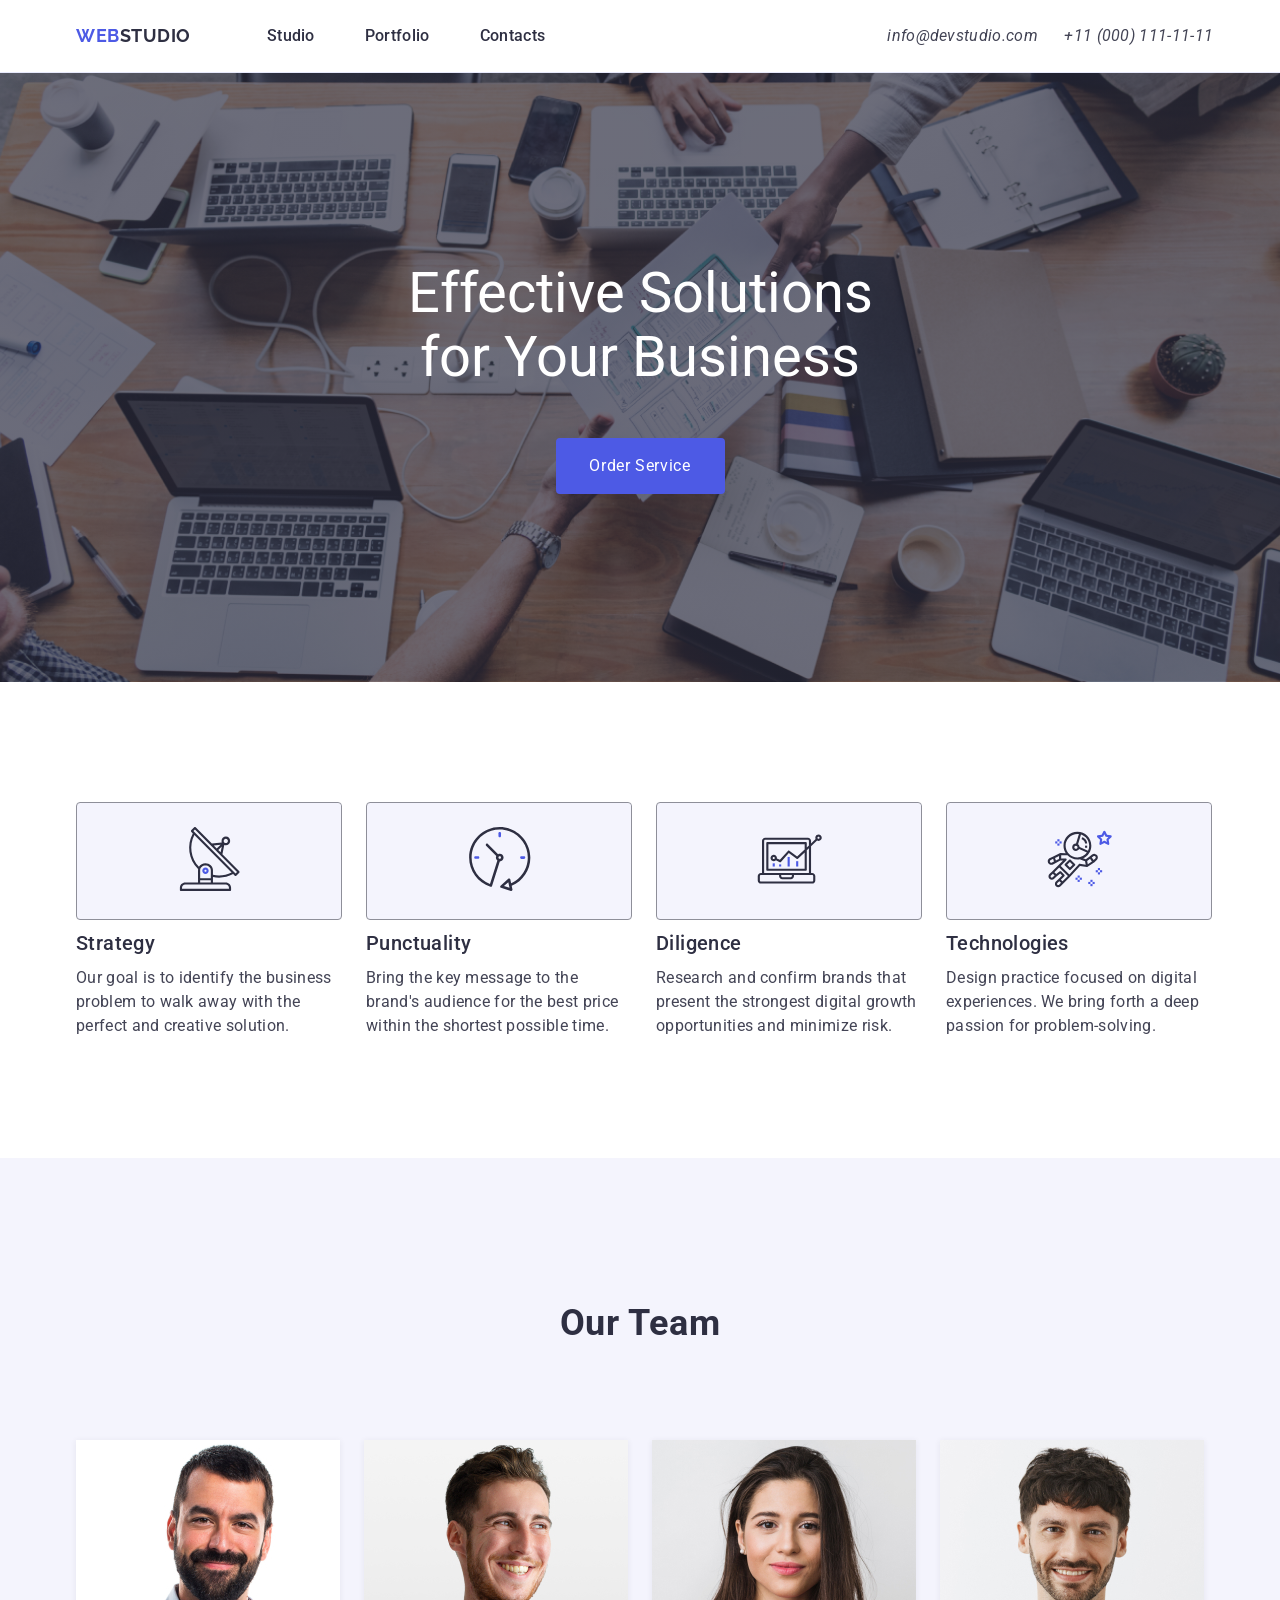
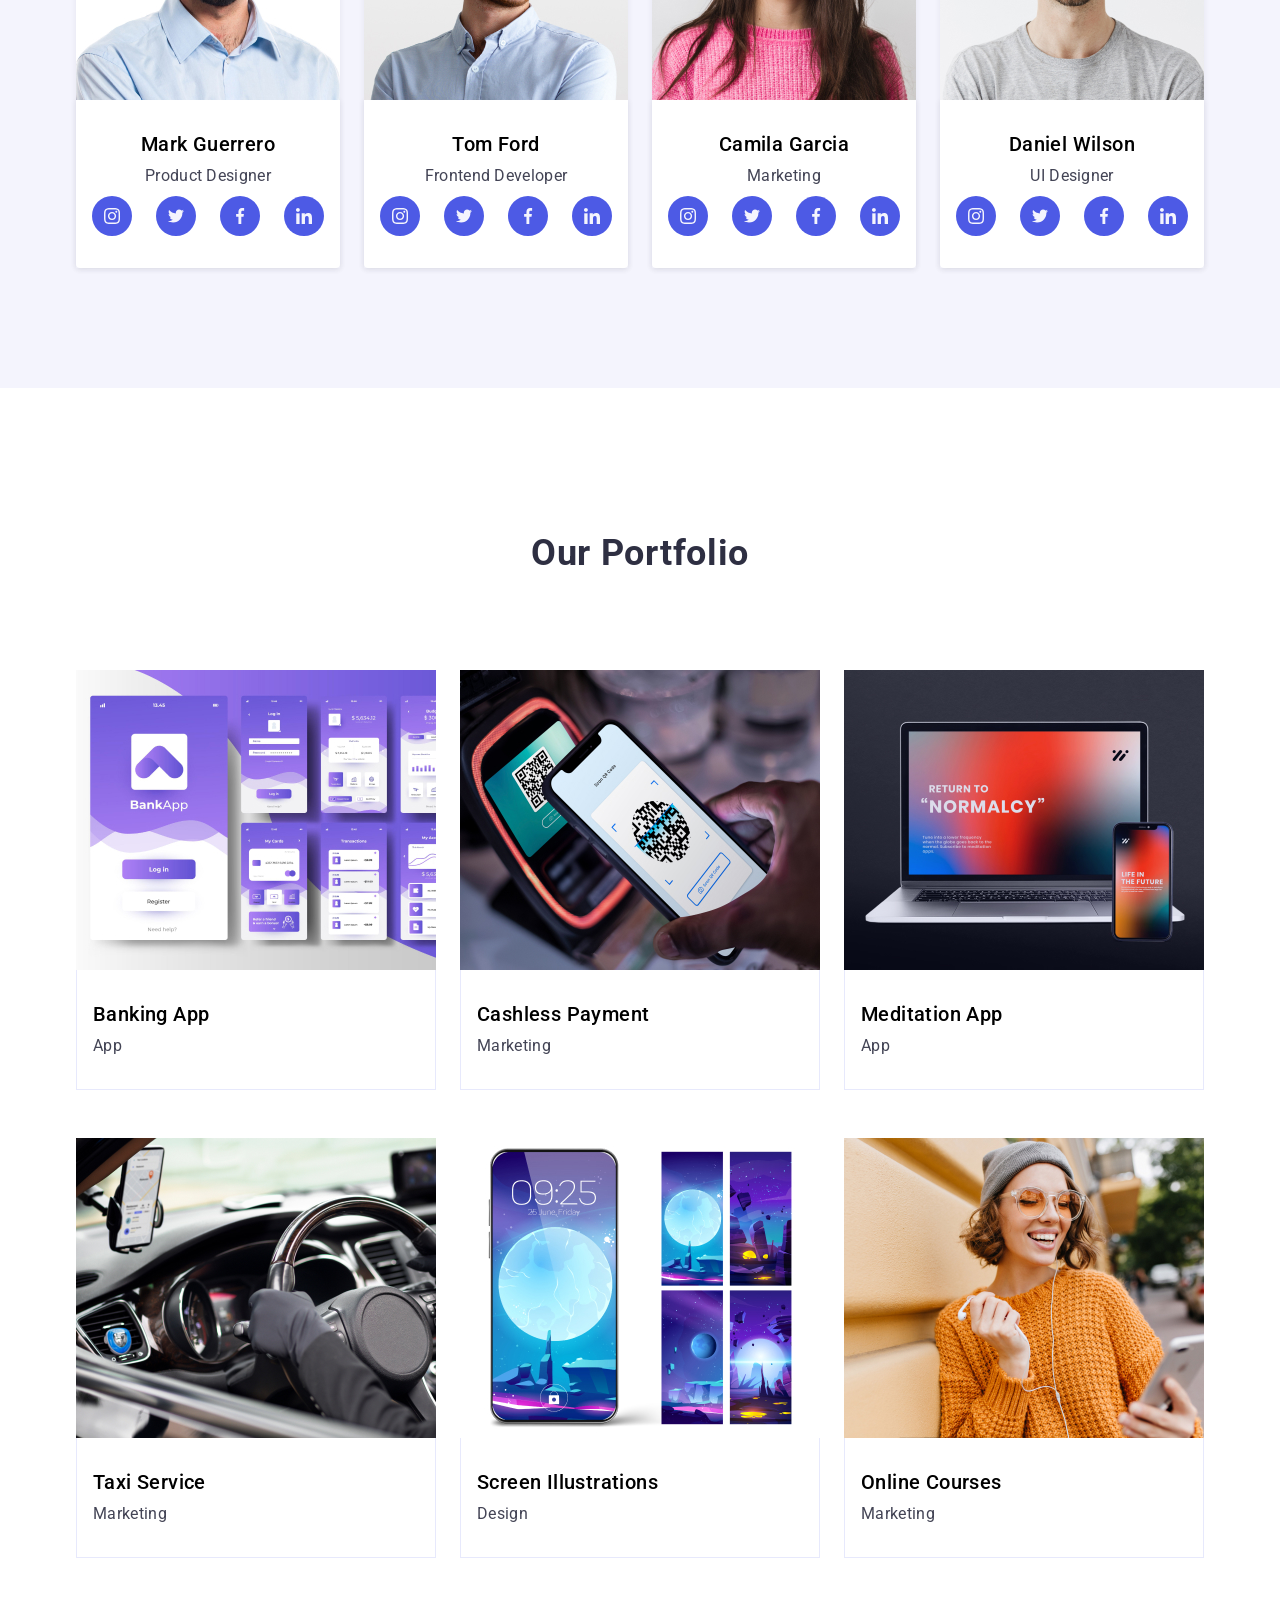
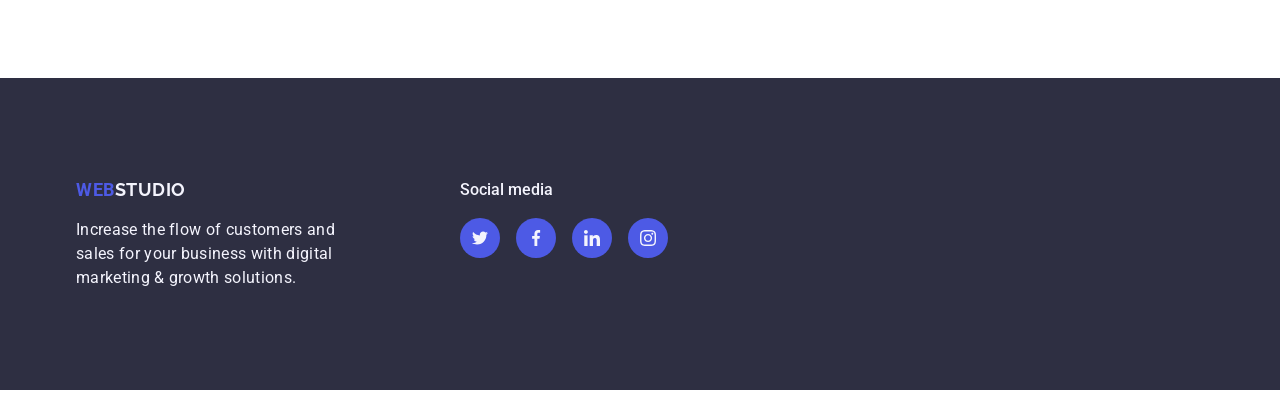
==== commit 71d67f43: "add" ====
--- a/index.html
+++ b/index.html
@@ -467,20 +467,6 @@
             </ul>
           </div>
         </div>
-        <div class="footer-form">
-          <form class="footer-e-mail">
-            <label class="footer-label">Subscribe</label>
-            <input
-              type="email"
-              class="footer-input"
-              id="email-f"
-              name="email-f"
-              placeholder="E-mail"
-            />
-
-            <button type="submit" class="button-footer">Subscribe</button>
-          </form>
-        </div>
       </div>
     </footer>
   </body>
--- a/css/style.css
+++ b/css/style.css
@@ -456,8 +456,6 @@
   border: 1px solid #8E8F99;
   box-shadow: #8E8F99;
   background: #F4F4FD;
-  width: 264px;
-  height: 112px;
   gap: 0px;
   border: 1px 0px 0px 0px;
   opacity: 0px;
@@ -606,71 +604,3 @@
   transition-property: 250ms cubic-bezier(0.4, 0, 0.2, 1);
 }
 
-.footer-label {
-  font-weight: 500;
-  font-size: 16px;
-  line-height: 24px;
-  letter-spacing: 2%;
-  color: white;
-  display: block;
-}
-
-.footer-e-mail {
-
-  width: 453px;
-  height: 80px;
-
-
-
-}
-
-.footer-input {
-  width: 264px;
-  height: 40px;
-  font-weight: 400;
-  font-size: 12px;
-  line-height: 24px;
-  letter-spacing: 4%;
-  color: white;
-  background-color: transparent;
-  border: 1px, solid, white;
-  border-radius: 4px;
-  padding-left: 12px;
-  position: relative;
-  top: 20px;
-  box-shadow: 0px 4px 4px 0px rgba(0, 0, 0, 0.15);
-  transition: color 250ms cubic-bezier(0.4, 0, 0.2, 1);
-}
-
-.footer-input::placeholder {
-  color: white;
-  font-weight: 400;
-  font-size: 12px;
-  line-height: 24px;
-  letter-spacing: 4%;
-  width: 36px;
-  height: 24px;
-
-}
-
-.button-footer {
-  width: 165px;
-  height: 40px;
-  font-weight: 500;
-  font-size: 16px;
-  line-height: 24px;
-  letter-spacing: 4%;
-  cursor: pointer;
-  color: white;
-  background-color: #4d5ae5;
-  border: none;
-  border-radius: 4px;
-  align-items: center;
-  justify-content: center;
-  padding-right: 50px;
-  position: relative;
-  top: 20px;
-  left: 10px;
-  font-family: Roboto;
-
-}
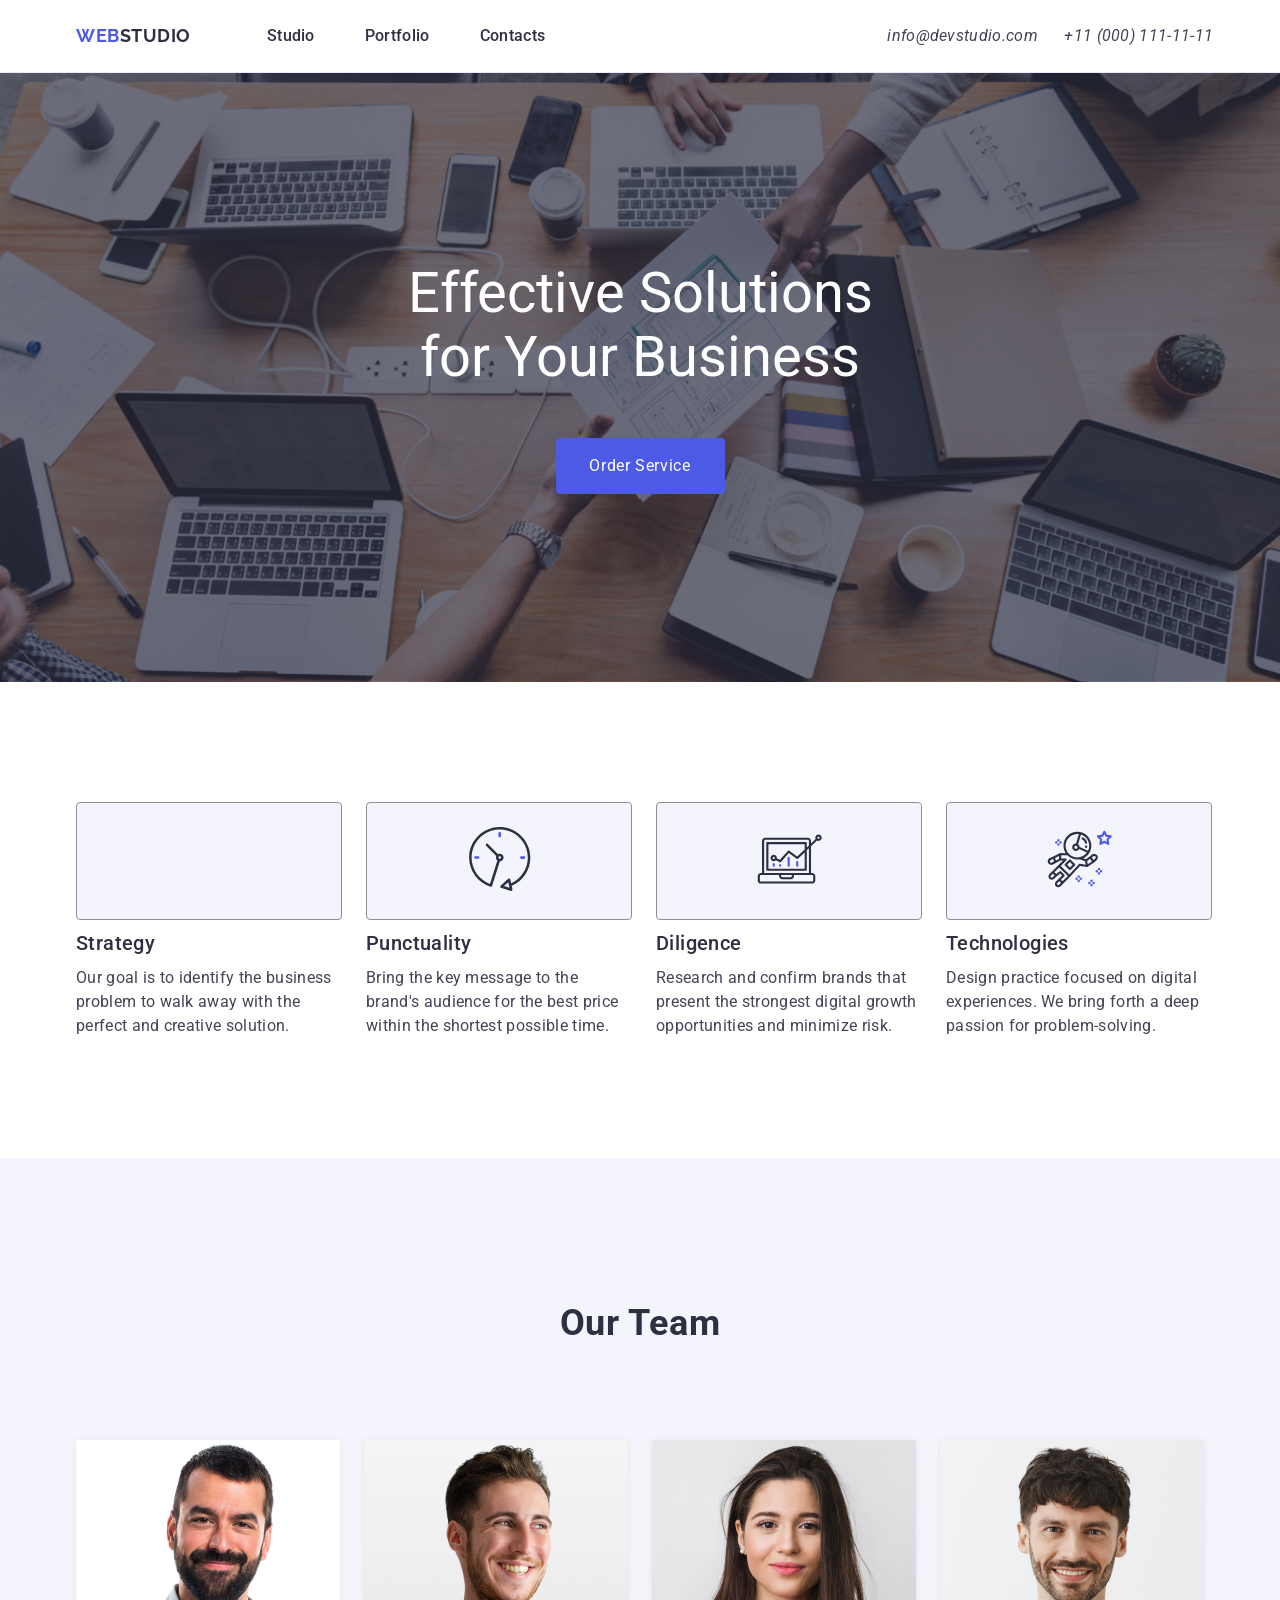
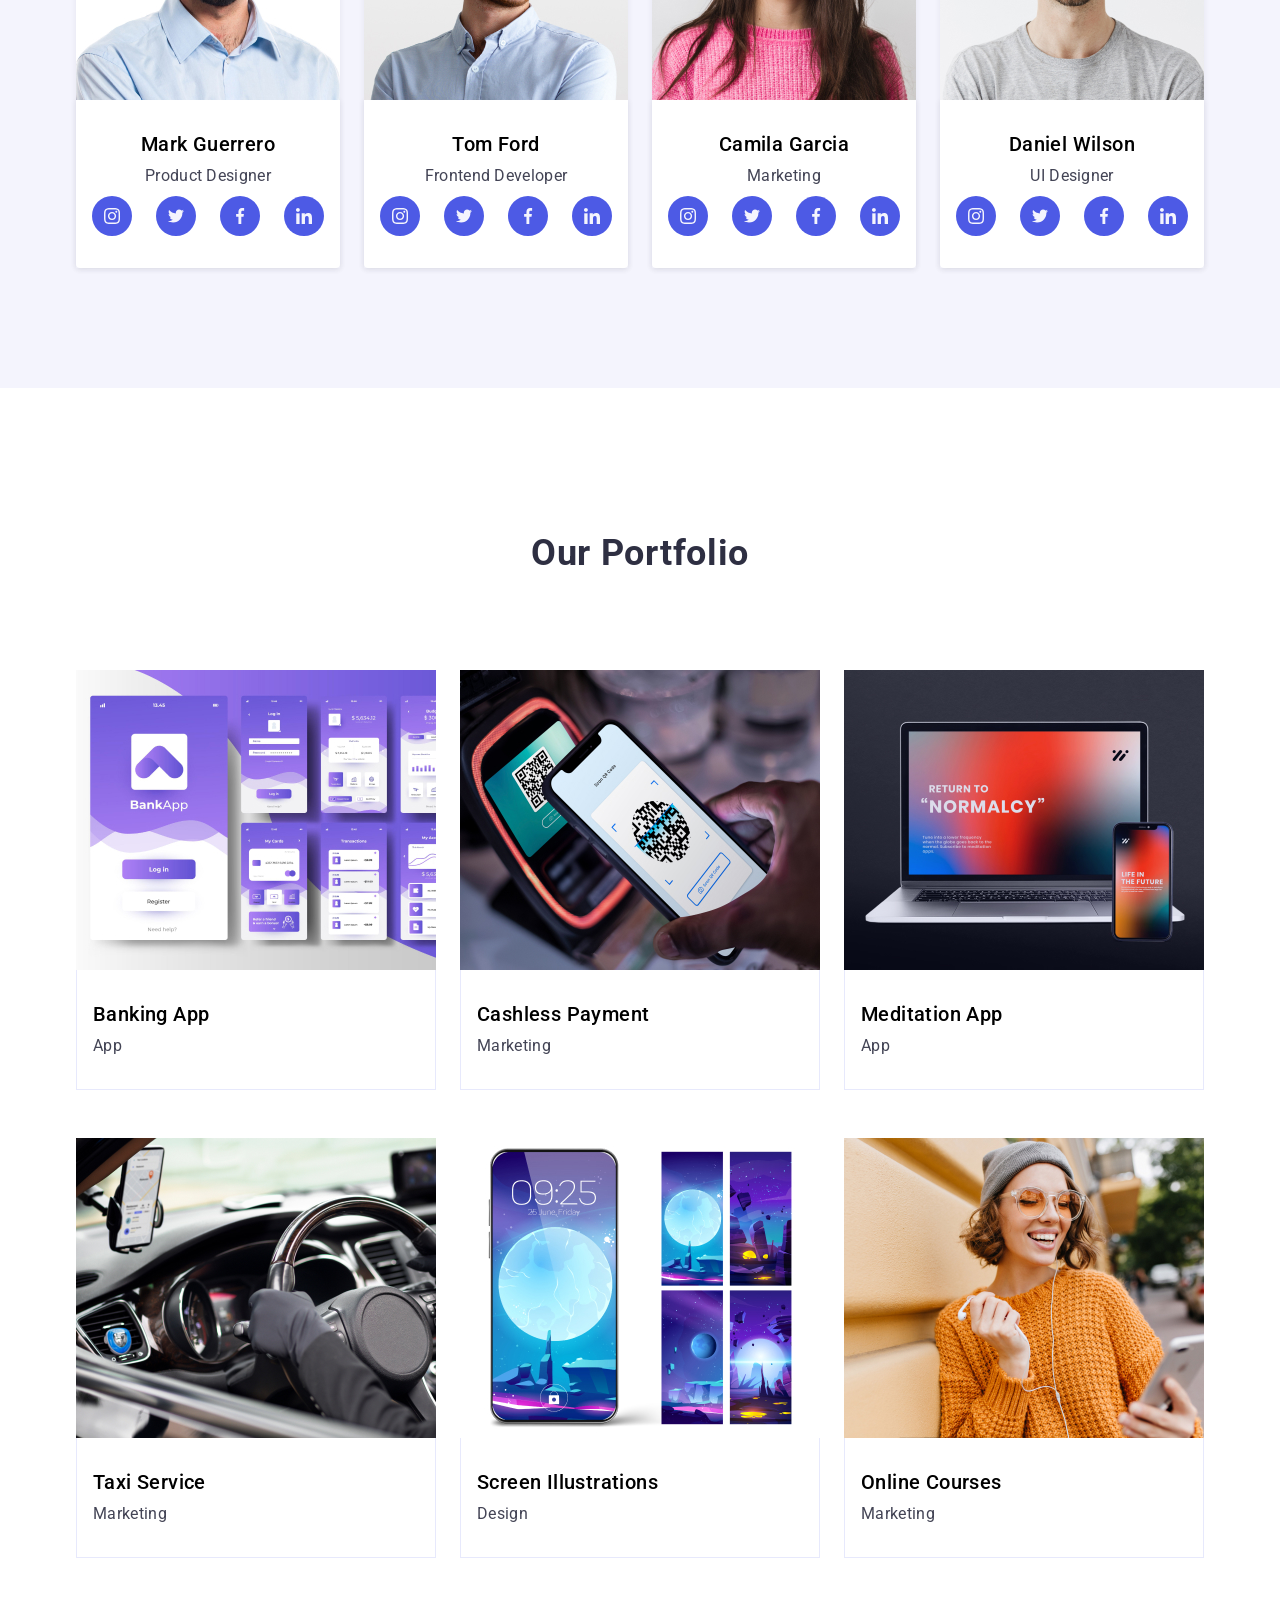
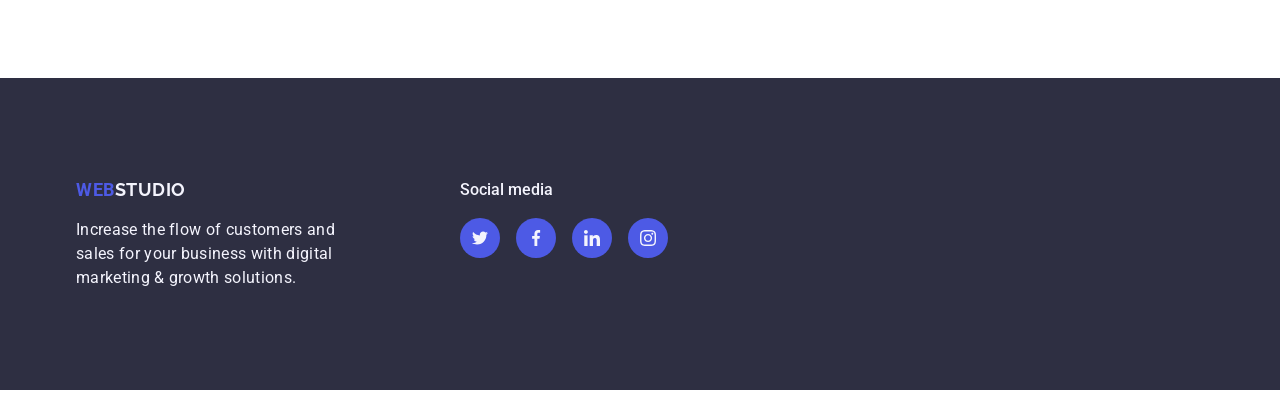
==== commit 560b6e28: "add" ====
--- a/index.html
+++ b/index.html
@@ -66,9 +66,7 @@
             <li class="section-li">
               <div class="visually-hidden-icon">
                 <svg class="icon-svg" width="264px" height="112px">
-                  <use
-                    xlink:href="./images/SVG-sprite-icons.svg/icon.svg#icon-antenna"
-                  ></use>
+                  <use xlink:href="./images/icons.svg#icon-antenna"></use>
                 </svg>
               </div>
               <h3 class="section-h3">Strategy</h3>
@@ -80,9 +78,7 @@
             <li class="section-li">
               <div class="visually-hidden-icon">
                 <svg class="icon-svg" width="264px" height="112px">
-                  <use
-                    xlink:href="./images/SVG-sprite-icons.svg/icon.svg#icon-clock"
-                  ></use>
+                  <use xlink:href="./images/icon.svg#icon-clock"></use>
                 </svg>
               </div>
               <h3 class="section-h3">Punctuality</h3>
@@ -94,9 +90,7 @@
             <li class="section-li">
               <div class="visually-hidden-icon">
                 <svg class="icon-svg" width="264px" height="112px">
-                  <use
-                    xlink:href="./images/SVG-sprite-icons.svg/icon.svg#icon-diagram"
-                  ></use>
+                  <use xlink:href="./images/icon.svg#icon-diagram"></use>
                 </svg>
               </div>
               <h3 class="section-h3">Diligence</h3>
@@ -108,9 +102,7 @@
             <li class="section-li">
               <div class="visually-hidden-icon">
                 <svg class="icon-svg" width="264px" height="112px">
-                  <use
-                    xlink:href="./images/SVG-sprite-icons.svg/icon.svg#icon-astronaut"
-                  ></use>
+                  <use xlink:href="./images/icon.svg#icon-astronaut"></use>
                 </svg>
               </div>
               <h3 class="section-h3">Technologies</h3>
@@ -139,24 +131,16 @@
 
                 <div class="icon-div">
                   <svg class="portfolio-icon">
-                    <use
-                      xlink:href="./images/SVG-sprite-icons.svg/icon.svg#instagram"
-                    ></use>
-                  </svg>
-                  <svg class="portfolio-icon">
-                    <use
-                      xlink:href="./images/SVG-sprite-icons.svg/icon.svg#twitter"
-                    ></use>
-                  </svg>
-                  <svg class="portfolio-icon">
-                    <use
-                      xlink:href="./images/SVG-sprite-icons.svg/icon.svg#facebook"
-                    ></use>
-                  </svg>
-                  <svg class="portfolio-icon">
-                    <use
-                      xlink:href="./images/SVG-sprite-icons.svg/icon.svg#linkedin"
-                    ></use>
+                    <use xlink:href="./images/icon.svg#instagram"></use>
+                  </svg>
+                  <svg class="portfolio-icon">
+                    <use xlink:href="./images/icon.svg#twitter"></use>
+                  </svg>
+                  <svg class="portfolio-icon">
+                    <use xlink:href="./images/icon.svg#facebook"></use>
+                  </svg>
+                  <svg class="portfolio-icon">
+                    <use xlink:href="./images/icon.svg#linkedin"></use>
                   </svg>
                 </div>
               </div>
@@ -173,24 +157,16 @@
                 <p class="job">Frontend Developer</p>
                 <div class="icon-div">
                   <svg class="portfolio-icon">
-                    <use
-                      xlink:href="./images/SVG-sprite-icons.svg/icon.svg#instagram"
-                    ></use>
-                  </svg>
-                  <svg class="portfolio-icon">
-                    <use
-                      xlink:href="./images/SVG-sprite-icons.svg/icon.svg#twitter"
-                    ></use>
-                  </svg>
-                  <svg class="portfolio-icon">
-                    <use
-                      xlink:href="./images/SVG-sprite-icons.svg/icon.svg#facebook"
-                    ></use>
-                  </svg>
-                  <svg class="portfolio-icon">
-                    <use
-                      xlink:href="./images/SVG-sprite-icons.svg/icon.svg#linkedin"
-                    ></use>
+                    <use xlink:href="./images/icon.svg#instagram"></use>
+                  </svg>
+                  <svg class="portfolio-icon">
+                    <use xlink:href="./images/icon.svg#twitter"></use>
+                  </svg>
+                  <svg class="portfolio-icon">
+                    <use xlink:href="./images/icon.svg#facebook"></use>
+                  </svg>
+                  <svg class="portfolio-icon">
+                    <use xlink:href="./images/icon.svg#linkedin"></use>
                   </svg>
                 </div>
               </div>
@@ -207,24 +183,16 @@
                 <p class="job">Marketing</p>
                 <div class="icon-div">
                   <svg class="portfolio-icon">
-                    <use
-                      xlink:href="./images/SVG-sprite-icons.svg/icon.svg#instagram"
-                    ></use>
-                  </svg>
-                  <svg class="portfolio-icon">
-                    <use
-                      xlink:href="./images/SVG-sprite-icons.svg/icon.svg#twitter"
-                    ></use>
-                  </svg>
-                  <svg class="portfolio-icon">
-                    <use
-                      xlink:href="./images/SVG-sprite-icons.svg/icon.svg#facebook"
-                    ></use>
-                  </svg>
-                  <svg class="portfolio-icon">
-                    <use
-                      xlink:href="./images/SVG-sprite-icons.svg/icon.svg#linkedin"
-                    ></use>
+                    <use xlink:href="./images/icon.svg#instagram"></use>
+                  </svg>
+                  <svg class="portfolio-icon">
+                    <use xlink:href="./images/icon.svg#twitter"></use>
+                  </svg>
+                  <svg class="portfolio-icon">
+                    <use xlink:href="./images/icon.svg#facebook"></use>
+                  </svg>
+                  <svg class="portfolio-icon">
+                    <use xlink:href="./images/icon.svg#linkedin"></use>
                   </svg>
                 </div>
               </div>
@@ -241,24 +209,16 @@
                 <p class="job">UI Designer</p>
                 <div class="icon-div">
                   <svg class="portfolio-icon">
-                    <use
-                      xlink:href="./images/SVG-sprite-icons.svg/icon.svg#instagram"
-                    ></use>
-                  </svg>
-                  <svg class="portfolio-icon">
-                    <use
-                      xlink:href="./images/SVG-sprite-icons.svg/icon.svg#twitter"
-                    ></use>
-                  </svg>
-                  <svg class="portfolio-icon">
-                    <use
-                      xlink:href="./images/SVG-sprite-icons.svg/icon.svg#facebook"
-                    ></use>
-                  </svg>
-                  <svg class="portfolio-icon">
-                    <use
-                      xlink:href="./images/SVG-sprite-icons.svg/icon.svg#linkedin"
-                    ></use>
+                    <use xlink:href="./images/icon.svg#instagram"></use>
+                  </svg>
+                  <svg class="portfolio-icon">
+                    <use xlink:href="./images/icon.svg#twitter"></use>
+                  </svg>
+                  <svg class="portfolio-icon">
+                    <use xlink:href="./images/icon.svg#facebook"></use>
+                  </svg>
+                  <svg class="portfolio-icon">
+                    <use xlink:href="./images/icon.svg#linkedin"></use>
                   </svg>
                 </div>
               </div>
@@ -438,30 +398,22 @@
             <ul>
               <li class="footer-li-icon">
                 <svg class="footer-icon" width="40" height="40">
-                  <use
-                    xlink:href="./images/SVG-sprite-icons.svg/icon.svg#twitter"
-                  ></use>
+                  <use xlink:href="./images/icon.svg#twitter"></use>
                 </svg>
               </li>
               <li class="footer-li-icon">
                 <svg class="footer-icon" width="40" height="40">
-                  <use
-                    xlink:href="./images/SVG-sprite-icons.svg/icon.svg#facebook"
-                  ></use>
+                  <use xlink:href="./images/icon.svg#facebook"></use>
                 </svg>
               </li>
               <li class="footer-li-icon">
                 <svg class="footer-icon" width="40" height="40">
-                  <use
-                    xlink:href="./images/SVG-sprite-icons.svg/icon.svg#linkedin"
-                  ></use>
+                  <use xlink:href="./images/icon.svg#linkedin"></use>
                 </svg>
               </li>
               <li class="footer-li-icon">
                 <svg class="footer-icon" width="40" height="40">
-                  <use
-                    xlink:href="./images/SVG-sprite-icons.svg/icon.svg#instagram"
-                  ></use>
+                  <use xlink:href="./images/icon.svg#instagram"></use>
                 </svg>
               </li>
             </ul>
--- a/css/style.css
+++ b/css/style.css
@@ -97,14 +97,11 @@
   letter-spacing: 2%;
   margin-right: 10px;
   position: relative;
-  transition-duration: 250ms;
-  transition-timing-function: cubic-bezier(0.4, 0, 0.2, 1);
-  transition-property: color;
+  transition: color 250ms cubic-bezier(0.4, 0, 0.2, 1);
 }
 
 .title:hover {
   color: #404bbf;
-  transition: color 250ms cubic-bezier(0.4, 0, 0.2, 1);
 }
 
 .title:active::after {
@@ -115,7 +112,7 @@
   position: absolute;
   bottom: -22px;
   left: 0;
-  transition-property: 250ms cubic-bezier(0.4, 0, 0.2, 1);
+  transition-property: background-color 250ms cubic-bezier(0.4, 0, 0.2, 1);
 }
 
 .address-div {
@@ -125,10 +122,7 @@
   line-height: 24px;
   letter-spacing: 2%;
   color: #434455;
-
-  transition-duration: 250ms;
-  transition-timing-function: cubic-bezier(0.4, 0, 0.2, 1);
-  transition-property: color;
+  transition: color 250ms cubic-bezier(0.4, 0, 0.2, 1);
 
 }
 
@@ -152,7 +146,7 @@
 
 .address-div:hover {
   color: #404bbf;
-  transition: color 250ms cubic-bezier(0.4, 0, 0.2, 1);
+
 }
 
 .ul-about1 {
@@ -160,6 +154,7 @@
   gap: 40px;
   margin-right: 332px;
   position: relative;
+    transition: color 250ms cubic-bezier(0.4, 0, 0.2, 1);
 }
 
 .header-li {
@@ -179,7 +174,7 @@
 
 .ul-about1:hover {
   color: #404bbf;
-  transition: color 250ms cubic-bezier(0.4, 0, 0.2, 1);
+
 }
 
 
@@ -192,12 +187,12 @@
   line-height: 1.5em;
   letter-spacing: 0.02em;
   cursor: pointer;
-
+  transition: color 250ms cubic-bezier(0.4, 0, 0.2, 1);
 }
 
 .address:hover {
   color: #404bbf;
-  transition: color 250ms cubic-bezier(0.4, 0, 0.2, 1);
+
 }
 
 body {
@@ -297,7 +292,6 @@
 
 .button-about:hover {
   background-color: #404bbf;
-  transition: color 250ms cubic-bezier(0.4, 0, 0.2, 1);
 }
 
 .section {
@@ -338,7 +332,6 @@
   box-shadow: 0px 1px 1px 0px #2E2F4229;
 
   box-shadow: 0px 1px 6px 0px #2E2F4214;
-  transition: color 250ms cubic-bezier(0.4, 0, 0.2, 1);
 
 }
 
@@ -354,8 +347,6 @@
   box-shadow: 0px 1px 6px 0px #2e2f4214;
   background-color: #ffffff;
   width: calc((100% - 72px) / 4);
-  transition: color 250ms cubic-bezier(0.4, 0, 0.2, 1);
-
 }
 
 ul {
@@ -460,8 +451,6 @@
   border: 1px 0px 0px 0px;
   opacity: 0px;
   border-radius: 4px;
-  transition: color 250ms cubic-bezier(0.4, 0, 0.2, 1);
-
 }
 
 .icon-div {
@@ -485,13 +474,11 @@
   left: 0;
   right: 0;
   opacity: 0;
-  transition: color 250ms cubic-bezier(0.4, 0, 0.2, 1);
-  transition-property: opacity;
+  transition: background-color 250ms cubic-bezier(0.4, 0, 0.2, 1);
 }
 
 .section-4-hover:hover {
   opacity: 1;
-  transition: color 250ms cubic-bezier(0.4, 0, 0.2, 1);
 }
 
 .section-4-text {
@@ -510,15 +497,13 @@
 .our-li:hover {
   background: #ffffff;
   box-shadow: 2px 2px 0px 0px #2e2f4214;
-  transition: color 250ms cubic-bezier(0.4, 0, 0.2, 1);
 }
 
 .our-li {
   position: relative;
   display: flex;
   flex-direction: column;
-  transition: color 250ms cubic-bezier(0.4, 0, 0.2, 1);
-  transition-property: box-shadow;
+  transition: box-shadow 250ms cubic-bezier(0.4, 0, 0.2, 1);
 }
 
 .footer-p {
@@ -577,9 +562,6 @@
   letter-spacing: 0.03em;
 
 }
-
-
-
 .footer-about {
   background-color: #2E2F42;
   color: #FFFFFF;
@@ -587,8 +569,6 @@
   padding: 100px 0;
 
 }
-
-
 .footer-li-icon {
   margin-right: 16px;
   margin-bottom: 132px;
@@ -596,11 +576,21 @@
 
 .footer-icon:hover {
   --color1: #31d0aa;
-  transition-property: 250ms cubic-bezier(0.4, 0, 0.2, 1);
+  fill: var(--color1, #4D5AE5);
+
+}
+
+.footer-icon {
+  transition: fill 250ms cubic-bezier(0.4, 0, 0.2, 1);
 }
 
 .portfolio-icon:hover {
   --color1: #31d0aa;
-  transition-property: 250ms cubic-bezier(0.4, 0, 0.2, 1);
-}
-
+  fill: var(--color1, #4D5AE5);
+
+
+}
+
+.portfolio-icon {
+  transition: fill 250ms cubic-bezier(0.4, 0, 0.2, 1);
+}
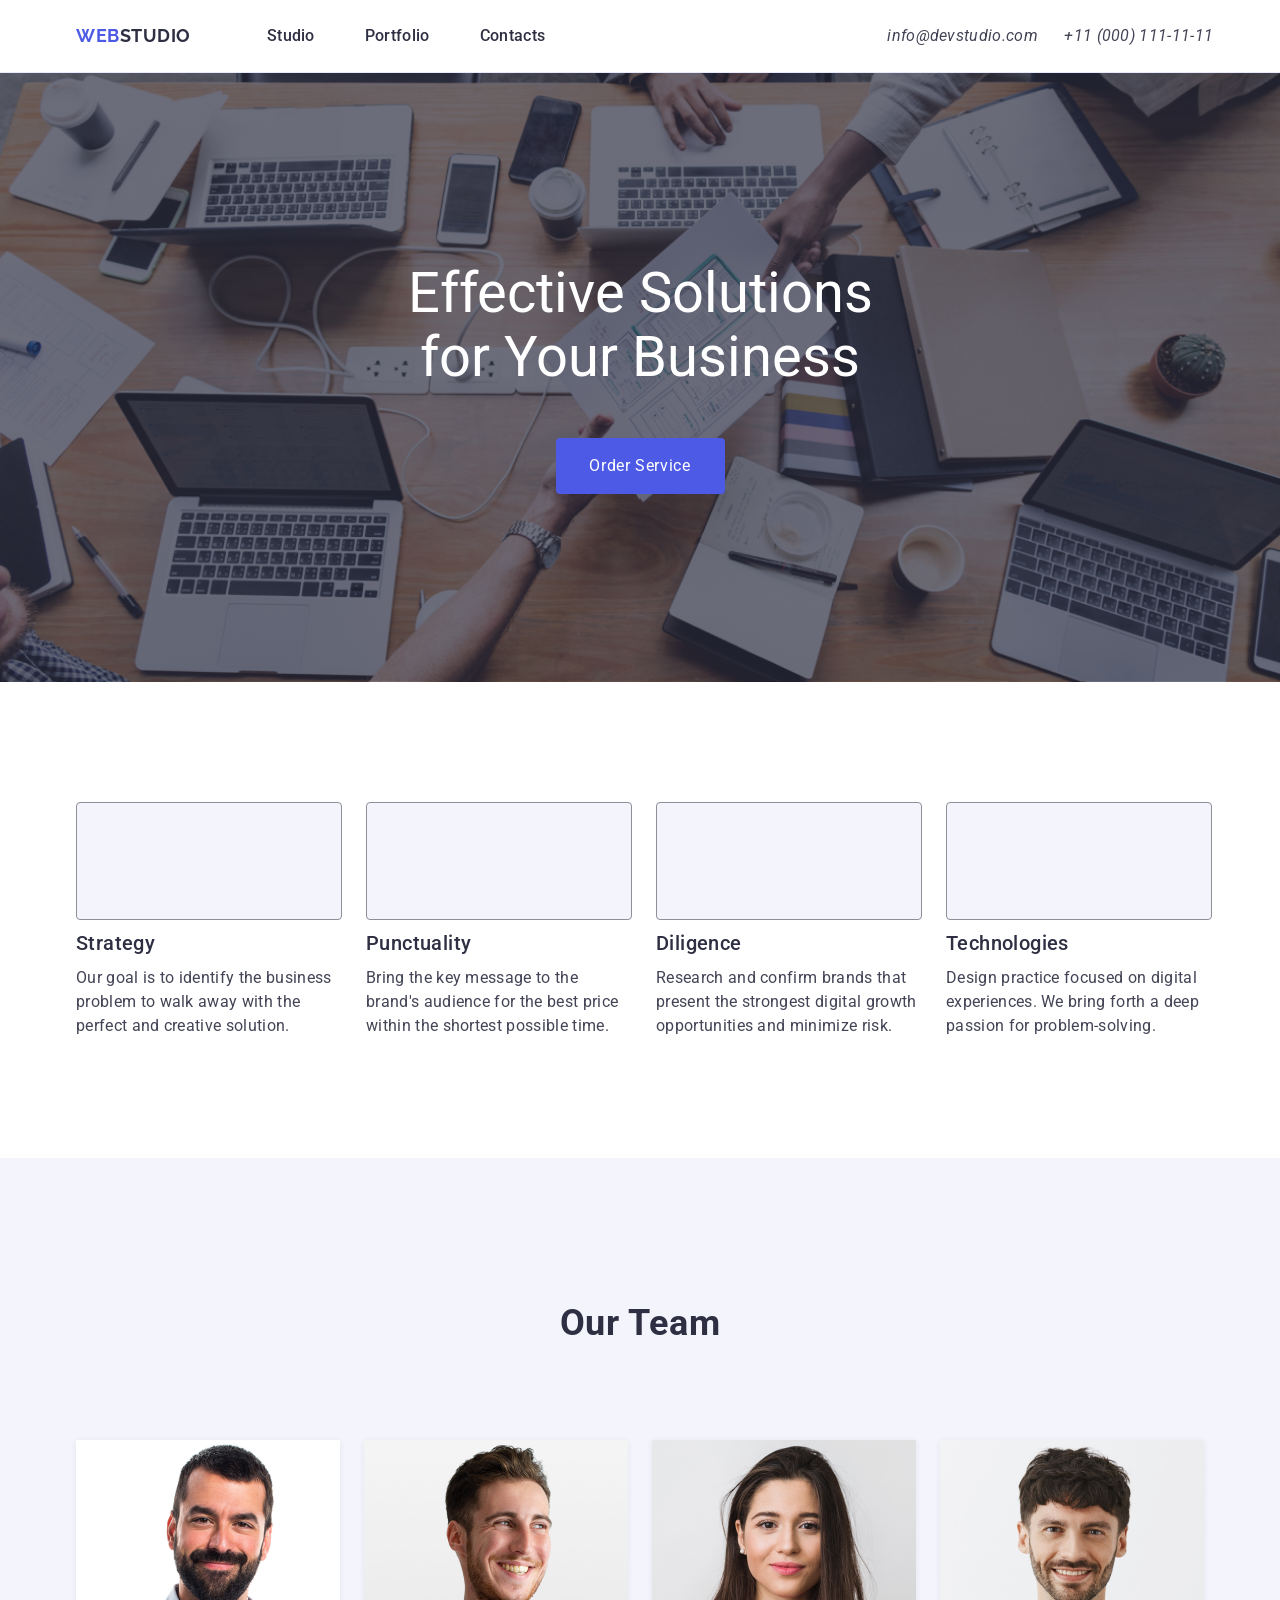
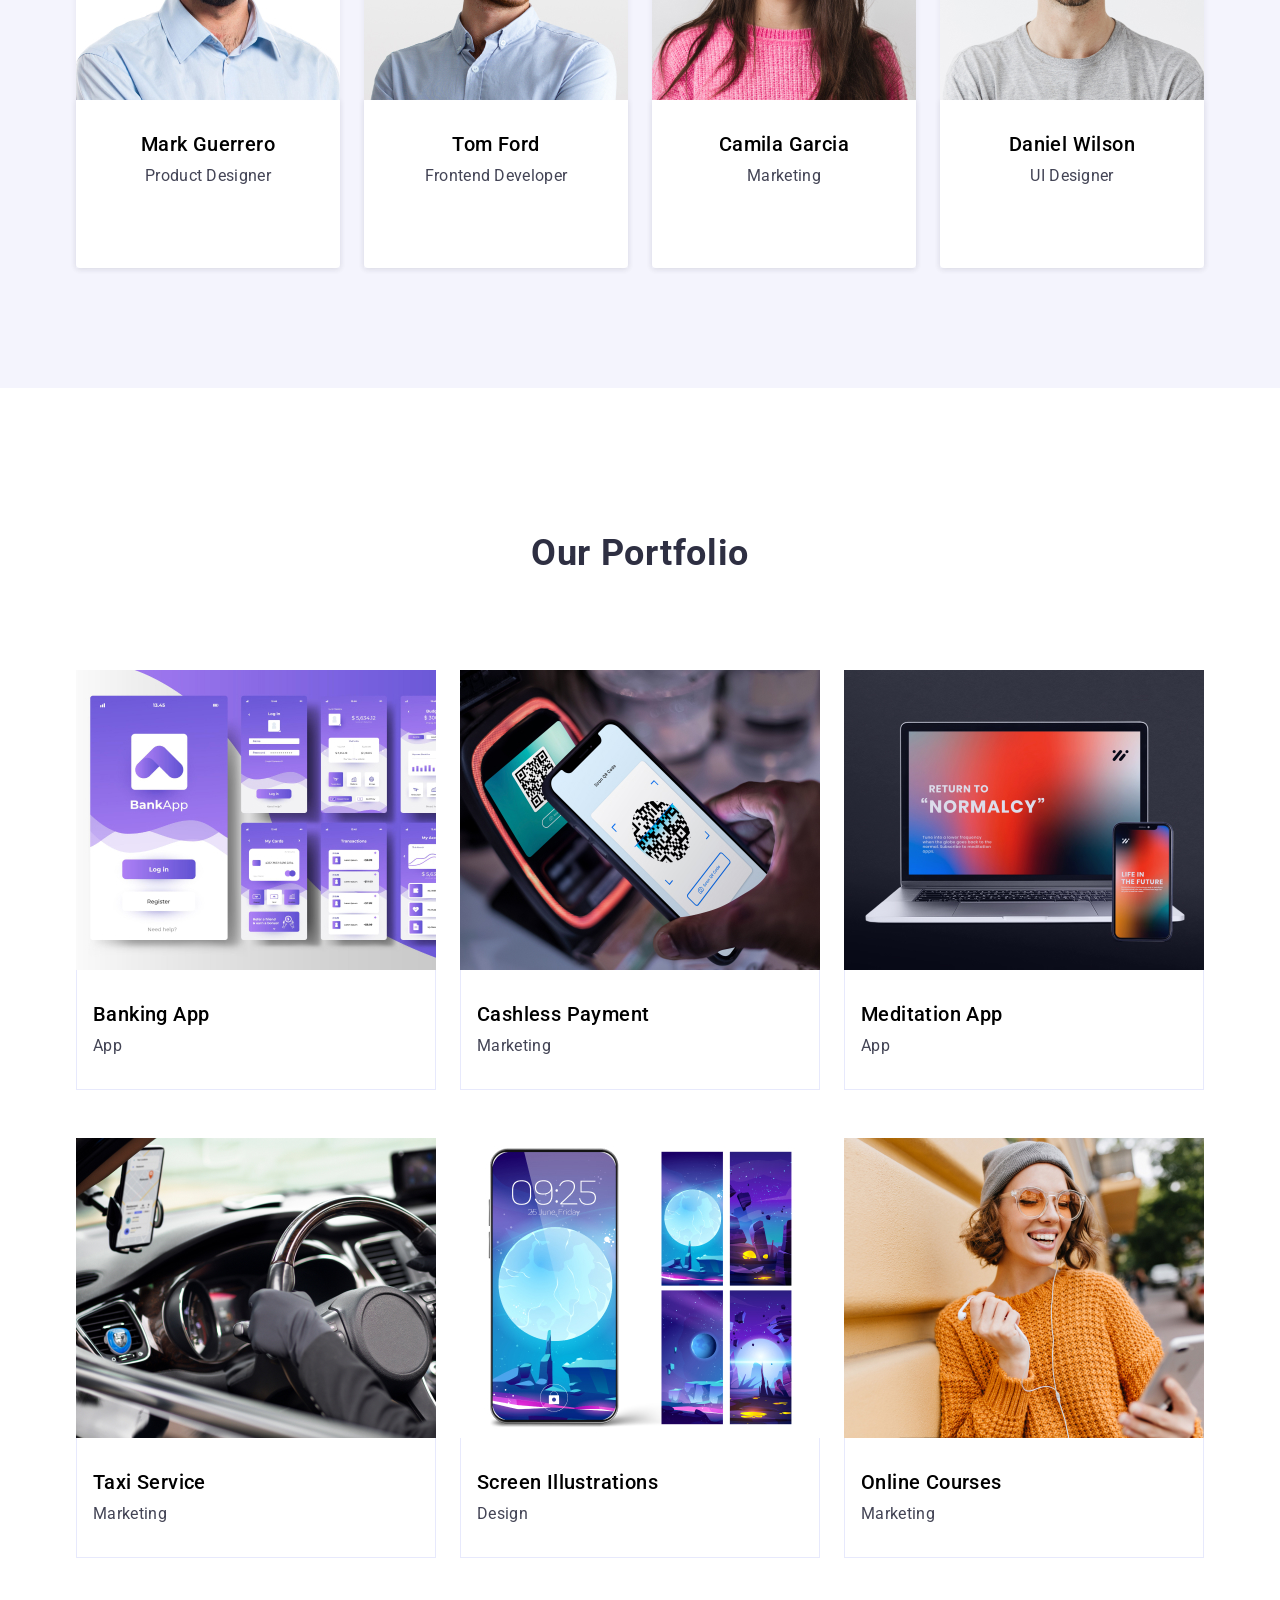
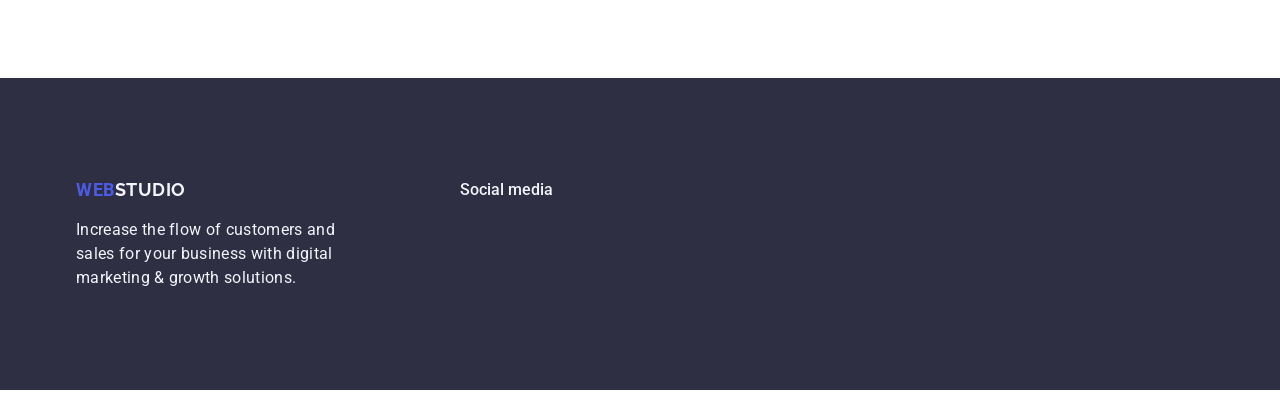
==== commit 3523b1a7: "Update index.html" ====
--- a/index.html
+++ b/index.html
@@ -78,7 +78,7 @@
             <li class="section-li">
               <div class="visually-hidden-icon">
                 <svg class="icon-svg" width="264px" height="112px">
-                  <use xlink:href="./images/icon.svg#icon-clock"></use>
+                  <use xlink:href="./images/icons.svg#icon-clock"></use>
                 </svg>
               </div>
               <h3 class="section-h3">Punctuality</h3>
@@ -90,7 +90,7 @@
             <li class="section-li">
               <div class="visually-hidden-icon">
                 <svg class="icon-svg" width="264px" height="112px">
-                  <use xlink:href="./images/icon.svg#icon-diagram"></use>
+                  <use xlink:href="./images/icons.svg#icon-diagram"></use>
                 </svg>
               </div>
               <h3 class="section-h3">Diligence</h3>
@@ -102,7 +102,7 @@
             <li class="section-li">
               <div class="visually-hidden-icon">
                 <svg class="icon-svg" width="264px" height="112px">
-                  <use xlink:href="./images/icon.svg#icon-astronaut"></use>
+                  <use xlink:href="./images/icons.svg#icon-astronaut"></use>
                 </svg>
               </div>
               <h3 class="section-h3">Technologies</h3>
@@ -131,16 +131,16 @@
 
                 <div class="icon-div">
                   <svg class="portfolio-icon">
-                    <use xlink:href="./images/icon.svg#instagram"></use>
-                  </svg>
-                  <svg class="portfolio-icon">
-                    <use xlink:href="./images/icon.svg#twitter"></use>
-                  </svg>
-                  <svg class="portfolio-icon">
-                    <use xlink:href="./images/icon.svg#facebook"></use>
-                  </svg>
-                  <svg class="portfolio-icon">
-                    <use xlink:href="./images/icon.svg#linkedin"></use>
+                    <use xlink:href="./images/icons.svg#instagram"></use>
+                  </svg>
+                  <svg class="portfolio-icon">
+                    <use xlink:href="./images/icons.svg#twitter"></use>
+                  </svg>
+                  <svg class="portfolio-icon">
+                    <use xlink:href="./images/icons.svg#facebook"></use>
+                  </svg>
+                  <svg class="portfolio-icon">
+                    <use xlink:href="./images/icons.svg#linkedin"></use>
                   </svg>
                 </div>
               </div>
@@ -157,16 +157,16 @@
                 <p class="job">Frontend Developer</p>
                 <div class="icon-div">
                   <svg class="portfolio-icon">
-                    <use xlink:href="./images/icon.svg#instagram"></use>
-                  </svg>
-                  <svg class="portfolio-icon">
-                    <use xlink:href="./images/icon.svg#twitter"></use>
-                  </svg>
-                  <svg class="portfolio-icon">
-                    <use xlink:href="./images/icon.svg#facebook"></use>
-                  </svg>
-                  <svg class="portfolio-icon">
-                    <use xlink:href="./images/icon.svg#linkedin"></use>
+                    <use xlink:href="./images/icons.svg#instagram"></use>
+                  </svg>
+                  <svg class="portfolio-icon">
+                    <use xlink:href="./images/icons.svg#twitter"></use>
+                  </svg>
+                  <svg class="portfolio-icon">
+                    <use xlink:href="./images/icons.svg#facebook"></use>
+                  </svg>
+                  <svg class="portfolio-icon">
+                    <use xlink:href="./images/icons.svg#linkedin"></use>
                   </svg>
                 </div>
               </div>
@@ -183,16 +183,16 @@
                 <p class="job">Marketing</p>
                 <div class="icon-div">
                   <svg class="portfolio-icon">
-                    <use xlink:href="./images/icon.svg#instagram"></use>
-                  </svg>
-                  <svg class="portfolio-icon">
-                    <use xlink:href="./images/icon.svg#twitter"></use>
-                  </svg>
-                  <svg class="portfolio-icon">
-                    <use xlink:href="./images/icon.svg#facebook"></use>
-                  </svg>
-                  <svg class="portfolio-icon">
-                    <use xlink:href="./images/icon.svg#linkedin"></use>
+                    <use xlink:href="./images/icons.svg#instagram"></use>
+                  </svg>
+                  <svg class="portfolio-icon">
+                    <use xlink:href="./images/icons.svg#twitter"></use>
+                  </svg>
+                  <svg class="portfolio-icon">
+                    <use xlink:href="./images/icons.svg#facebook"></use>
+                  </svg>
+                  <svg class="portfolio-icon">
+                    <use xlink:href="./images/icons.svg#linkedin"></use>
                   </svg>
                 </div>
               </div>
@@ -209,16 +209,16 @@
                 <p class="job">UI Designer</p>
                 <div class="icon-div">
                   <svg class="portfolio-icon">
-                    <use xlink:href="./images/icon.svg#instagram"></use>
-                  </svg>
-                  <svg class="portfolio-icon">
-                    <use xlink:href="./images/icon.svg#twitter"></use>
-                  </svg>
-                  <svg class="portfolio-icon">
-                    <use xlink:href="./images/icon.svg#facebook"></use>
-                  </svg>
-                  <svg class="portfolio-icon">
-                    <use xlink:href="./images/icon.svg#linkedin"></use>
+                    <use xlink:href="./images/icons.svg#instagram"></use>
+                  </svg>
+                  <svg class="portfolio-icon">
+                    <use xlink:href="./images/icons.svg#twitter"></use>
+                  </svg>
+                  <svg class="portfolio-icon">
+                    <use xlink:href="./images/icons.svg#facebook"></use>
+                  </svg>
+                  <svg class="portfolio-icon">
+                    <use xlink:href="./images/icons.svg#linkedin"></use>
                   </svg>
                 </div>
               </div>
@@ -398,22 +398,22 @@
             <ul>
               <li class="footer-li-icon">
                 <svg class="footer-icon" width="40" height="40">
-                  <use xlink:href="./images/icon.svg#twitter"></use>
+                  <use xlink:href="./images/icons.svg#twitter"></use>
                 </svg>
               </li>
               <li class="footer-li-icon">
                 <svg class="footer-icon" width="40" height="40">
-                  <use xlink:href="./images/icon.svg#facebook"></use>
+                  <use xlink:href="./images/icons.svg#facebook"></use>
                 </svg>
               </li>
               <li class="footer-li-icon">
                 <svg class="footer-icon" width="40" height="40">
-                  <use xlink:href="./images/icon.svg#linkedin"></use>
+                  <use xlink:href="./images/icons.svg#linkedin"></use>
                 </svg>
               </li>
               <li class="footer-li-icon">
                 <svg class="footer-icon" width="40" height="40">
-                  <use xlink:href="./images/icon.svg#instagram"></use>
+                  <use xlink:href="./images/icons.svg#instagram"></use>
                 </svg>
               </li>
             </ul>
